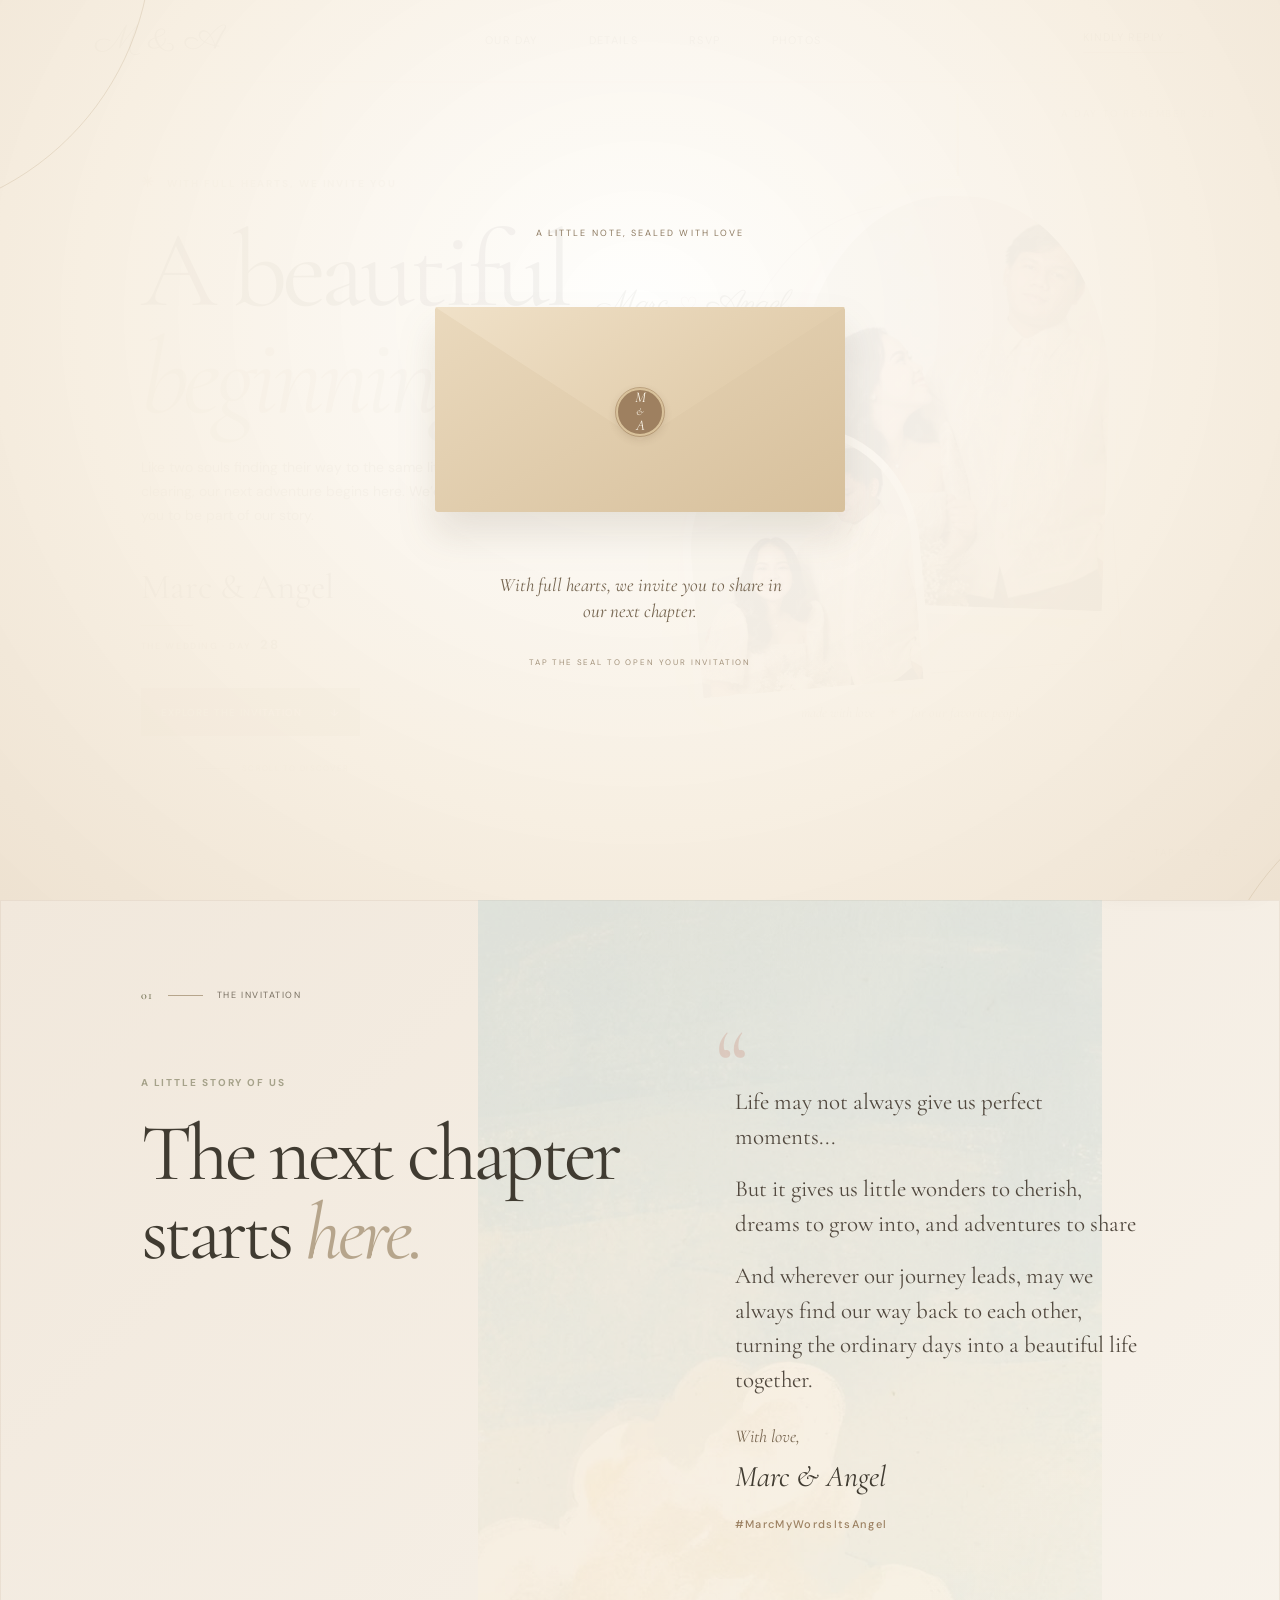
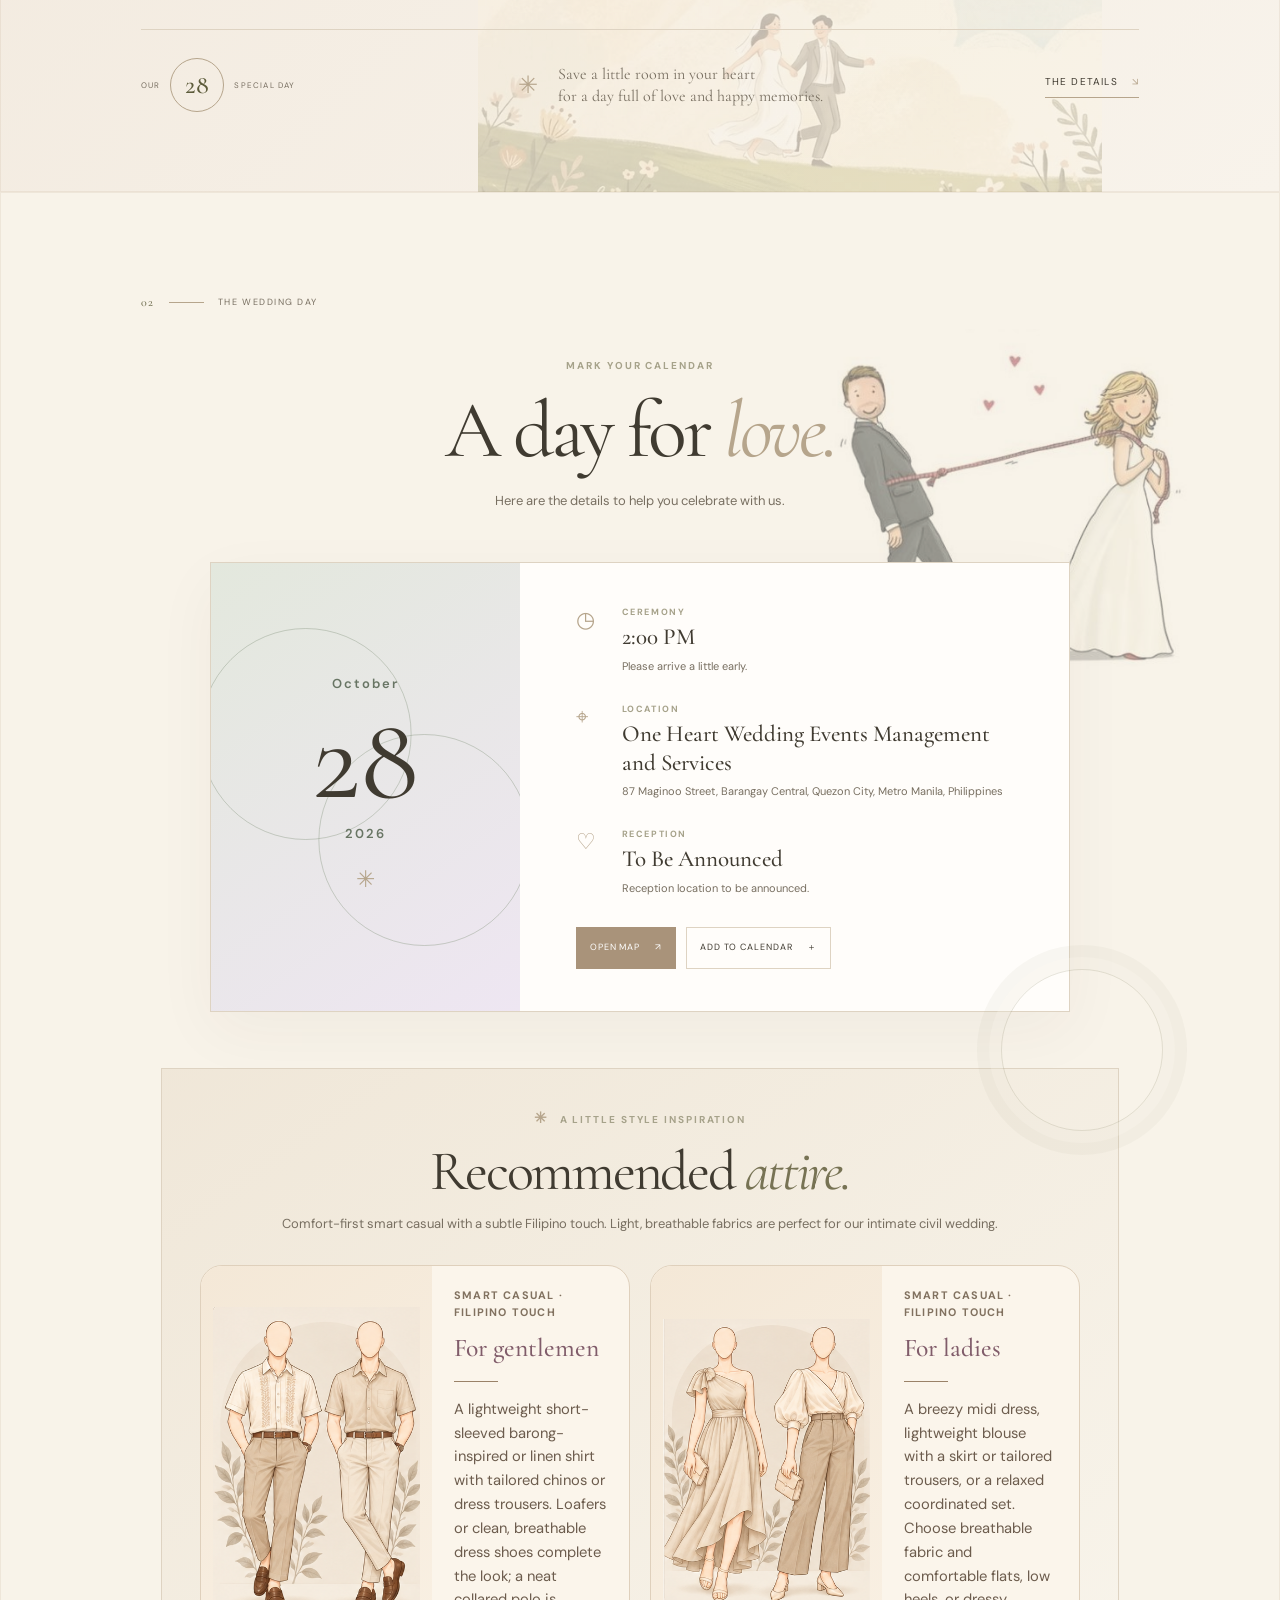
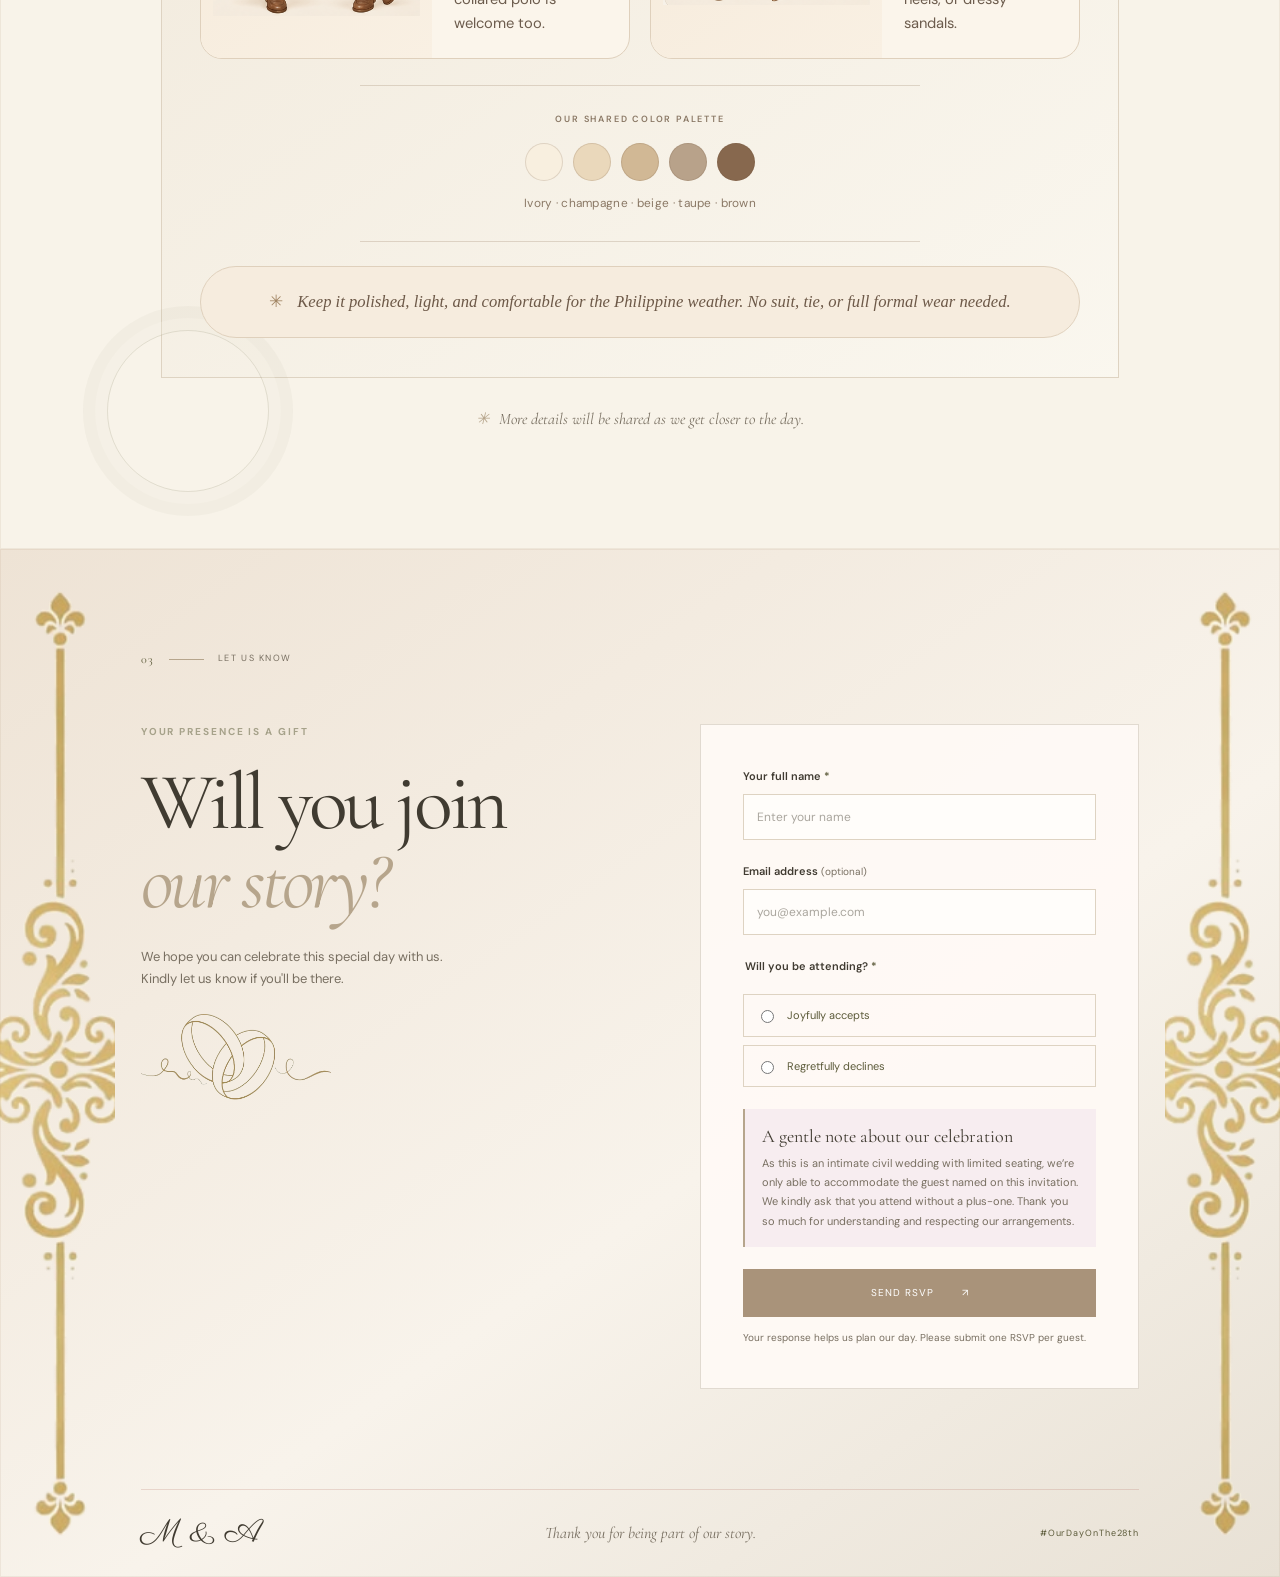
==== index.html @ 4a096da2 "Update index.html" ====
<!doctype html>
<html lang="en">
<head>
<meta charset="utf-8">
<meta name="viewport" content="width=device-width, initial-scale=1">
<meta name="theme-color" content="#f8f3eb">
<link rel="icon" href="data:image/svg+xml,%3Csvg xmlns='http://www.w3.org/2000/svg' viewBox='0 0 64 64'%3E%3Crect width='64' height='64' rx='32' fill='%23fbf7f4'/%3E%3Ccircle cx='32' cy='32' r='29' fill='none' stroke='%23c58e9b'/%3E%3Ctext x='32' y='39' font-family='Georgia,serif' font-size='22' text-anchor='middle' fill='%233b3439'%3EMA%3C/text%3E%3C/svg%3E">
<meta name="description" content="A little invitation to celebrate a beautiful beginning.">
<title>Marc & Angel | Wedding Invitation</title>
<link rel="preconnect" href="https://fonts.googleapis.com">
<link rel="preconnect" href="https://fonts.gstatic.com" crossorigin>
<link href="https://fonts.googleapis.com/css2?family=Cormorant+Garamond:wght@400;500;600;700&family=DM+Sans:wght@400;500;600;700&family=Parisienne&display=swap" rel="stylesheet">
<link rel="stylesheet" href="styles.css?v=31">
<script src="script.js?v=12" defer></script>
</head>
<body>
<div class="invitation-gate" id="invitation-gate" role="dialog" aria-modal="true" aria-label="Open wedding invitation">
<p class="gate-kicker">A LITTLE NOTE, SEALED WITH LOVE</p>
<div class="envelope-scene"><div class="envelope" id="wedding-envelope">
<div class="envelope-letter"><span class="letter-eyebrow">YOU ARE INVITED</span><span class="letter-names">Marc <i>&amp;</i> Angel</span><span class="letter-rule"></span><span class="letter-date">OCTOBER 28, 2026</span></div>
<div class="envelope-back"></div><div class="envelope-front"></div><div class="envelope-flap"></div><button class="envelope-seal" id="open-invitation" type="button" aria-label="Unseal and open the wedding invitation">M <span>&amp;</span> A</button>
</div></div>
<p class="gate-message">With full hearts, we invite you to share in our next chapter.</p>

<p class="gate-hint">TAP THE SEAL TO OPEN YOUR INVITATION</p></div>

<a class="skip-link" href="#home">Skip to invitation</a>
<div class="ambient ambient-one" aria-hidden="true"></div><div class="ambient ambient-two" aria-hidden="true"></div>
<header class="site-header">
<a class="brand monogram" href="#home" aria-label="Marc and Angel wedding invitation">M &amp; A</a>
<nav class="nav-links" aria-label="Main navigation"><a href="#story">Our Day</a><a href="#details">Details</a><a href="#rsvp">RSVP</a><a href="photos.html">Photos</a></nav>
<a class="nav-cta" href="#rsvp">Kindly Reply <span aria-hidden="true">↗</span></a>
</header>
<main>
<section class="screen hero" id="home" aria-labelledby="hero-title">
<div class="hero-copy reveal">
<p class="eyebrow"><span class="tiny-flower">✳</span> WITH FULL HEARTS, WE INVITE YOU</p>
<h1 id="hero-title">A beautiful<br><em>beginning.</em></h1>
<p class="hero-intro">Like two souls finding their way to the same little clearing, our next adventure begins here. We’d love for you to be part of our story.</p>
<div class="hero-names"><span id="couple-names">Marc & Angel</span><span class="name-rule"></span><span class="hero-date">THE WEDDING · DAY <b>28</b></span></div>
<a class="primary-button" href="#story">Explore the invitation <span aria-hidden="true">↓</span></a>
</div>
<div class="hero-art hero-photos reveal" aria-label="Marc and Angel wedding portraits">
<div class="couple-photo photo-main"><img src="assets/marc-angel-portrait-1.jpg" alt="Marc and Angel together in traditional Filipino wedding attire"></div>
<div class="couple-photo photo-secondary"><img src="assets/marc-angel-portrait-2.jpg" alt="Angel looking up at Marc in their wedding portraits"></div>
<div class="photo-caption">Marc <span>♡</span> Angel</div>
<div class="art-caption"><span>made with love</span><span>✳</span><span>for our favorite people</span></div>
</div>
<a class="scroll-cue" href="#story"><span class="scroll-line"></span> SCROLL TO DISCOVER</a><div class="hero-side-note">A DAY TO REMEMBER · 28</div>
</section>
<section class="screen story-section" id="story" aria-labelledby="story-title">
<div class="section-index reveal"><span>01</span><span class="index-line"></span><span>THE INVITATION</span></div>
<div class="story-grid"><div class="story-heading reveal"><p class="eyebrow">A LITTLE STORY OF US</p><h2 id="story-title">The next chapter<br>starts <em>here.</em></h2></div>
<div class="story-copy reveal"><span class="quote-mark" aria-hidden="true">“</span><div class="invitation-message"><p>Life may not always give us perfect moments...</p><p>But it gives us little wonders to cherish, dreams to grow into, and adventures to share</p><p>And wherever our journey leads, may we always find our way back to each other, turning the ordinary days into a beautiful life together.</p><p class="signature">With love,<span id="signature-names">Angel & Marc</span></p><p class="invitation-hashtag">#MarcMyWordsItsAngel</p></div></div></div>
<div class="story-bottom reveal"><div class="story-stamp"><span>OUR</span><strong>28</strong><span>SPECIAL DAY</span></div><div class="story-note"><span class="tiny-flower">✳</span><p>Save a little room in your heart<br>for a day full of love and happy memories.</p></div><a class="text-link" href="#details">The details <span aria-hidden="true">↘</span></a></div>
</section>
<section class="screen details-section" id="details" aria-labelledby="details-title">
<div class="section-index reveal"><span>02</span><span class="index-line"></span><span>THE WEDDING DAY</span></div>
<div class="details-heading reveal"><p class="eyebrow">MARK YOUR CALENDAR</p><h2 id="details-title">A day for <em>love.</em></h2><p class="section-lede">Here are the details to help you celebrate with us.</p></div>
<div class="event-card reveal"><div class="event-date"><span class="date-month" id="event-month">MONTH</span><strong>28</strong><span class="date-year" id="event-year">YEAR</span><span class="date-flower" aria-hidden="true">✳</span></div>
<div class="event-info"><div class="event-row"><span class="event-icon" aria-hidden="true">◷</span><div><span class="event-label">CEREMONY</span><strong id="event-time">Time to be announced</strong><p>Please arrive a little early.</p></div></div>
<div class="event-row"><span class="event-icon" aria-hidden="true">⌖</span><div><span class="event-label">LOCATION</span><strong id="event-venue">To Be Announced</strong><p id="event-address">Quezon City, Philippines</p></div></div>
<div class="event-row"><span class="event-icon" aria-hidden="true">♡</span><div><span class="event-label">RECEPTION</span><strong id="event-reception">To Be Announced</strong><p>Reception location to be announced.</p></div></div>
<div class="event-actions"><a class="primary-button" id="map-link" href="https://maps.google.com/?q=Quezon+City+Philippines" target="_blank" rel="noopener noreferrer">Open map <span aria-hidden="true">↗</span></a><button class="secondary-button" id="calendar-button" type="button">Add to calendar <span aria-hidden="true">＋</span></button></div>
</div></div>
<section class="attire-section reveal" aria-labelledby="attire-title">
  <div class="attire-heading"><p class="eyebrow"><span class="tiny-flower">✳</span> A LITTLE STYLE INSPIRATION</p><h3 id="attire-title">Recommended <em>attire.</em></h3><p>Comfort-first smart casual with a subtle Filipino touch. Light, breathable fabrics are perfect for our intimate civil wedding.</p></div>
  
  <div class="attire-grid">
    <article class="attire-card attire-men">
      <div class="attire-models-image attire-men-image"><img src="assets/attire-models-men.png" alt="Two gentlemen in neutral smart-casual Filipino-inspired outfits: an ivory barong and sand-beige linen shirt with tailored trousers" loading="lazy"></div>
      <div class="attire-copy"><span class="attire-kicker">SMART CASUAL · FILIPINO TOUCH</span><h4>For gentlemen</h4><p>A lightweight short-sleeved barong-inspired or linen shirt with tailored chinos or dress trousers. Loafers or clean, breathable dress shoes complete the look; a neat collared polo is welcome too.</p></div>
    </article>
    <article class="attire-card attire-women">
      <div class="attire-models-image attire-women-image"><img src="assets/attire-models-women.png" alt="Two ladies in neutral smart-casual outfits: a champagne-beige midi dress and an ivory blouse with tailored trousers" loading="lazy"></div>
      <div class="attire-copy"><span class="attire-kicker">SMART CASUAL · FILIPINO TOUCH</span><h4>For ladies</h4><p>A breezy midi dress, lightweight blouse with a skirt or tailored trousers, or a relaxed coordinated set. Choose breathable fabric and comfortable flats, low heels, or dressy sandals.</p></div>
    </article>
  </div>
  <div class="shared-attire-palette" aria-label="Shared recommended attire color palette"><p>OUR SHARED COLOR PALETTE</p><div class="attire-swatches"><i></i><i></i><i></i><i></i><i></i><span>Ivory · champagne · beige · taupe · brown</span></div></div>
  <p class="attire-note"><span aria-hidden="true">✳</span> Keep it polished, light, and comfortable for the Philippine weather. No suit, tie, or full formal wear needed.</p>
</section>
<p class="details-footnote reveal"><span>✳</span> More details will be shared as we get closer to the day.</p>
</section>
<section class="screen rsvp-section" id="rsvp" aria-labelledby="rsvp-title">
<div class="section-index reveal"><span>03</span><span class="index-line"></span><span>LET US KNOW</span></div>
<div class="rsvp-grid"><div class="rsvp-copy reveal"><p class="eyebrow">YOUR PRESENCE IS A GIFT</p><h2 id="rsvp-title">Will you join<br><em>our story?</em></h2><p>We hope you can celebrate this special day with us. Kindly let us know if you'll be there.</p><img class="rsvp-rings-image" src="assets/Wedding-day-transparent.png" alt="" aria-hidden="true" loading="lazy"></div>
<form class="rsvp-form reveal" id="rsvp-form">
<input class="website-field" type="text" name="website" tabindex="-1" autocomplete="off" aria-hidden="true" aria-label="Leave this field empty"><label for="guest-name">Your full name <span>*</span></label><input id="guest-name" name="name" type="text" placeholder="Enter your name" autocomplete="name" required>
<label for="guest-email">Email address <span class="optional">(optional)</span></label><input id="guest-email" name="email" type="email" placeholder="you@example.com" autocomplete="email">
<fieldset><legend>Will you be attending? <span>*</span></legend><label class="radio-card"><input type="radio" name="attendance" value="Joyfully accepts" required><span>Joyfully accepts</span></label><label class="radio-card"><input type="radio" name="attendance" value="Regretfully declines"><span>Regretfully declines</span></label></fieldset>
<div class="guest-policy-note" role="note"><span class="policy-note-heading">A gentle note about our celebration</span><p>As this is an intimate civil wedding with limited seating, we’re only able to accommodate the guest named on this invitation. We kindly ask that you attend without a plus-one. Thank you so much for understanding and respecting our arrangements.</p></div>
<button class="primary-button submit-button" type="submit">Send RSVP <span aria-hidden="true">↗</span></button><p class="form-note">Your response helps us plan our day. Please submit one RSVP per guest.</p><div class="form-message" id="form-message" role="status" aria-live="polite" hidden></div>
</form></div>
<footer class="site-footer"><a class="brand footer-brand monogram" href="#home">M &amp; A</a><p>Thank you for being part of our story.</p><span class="footer-hashtag" id="event-hashtag">#OurDayOnThe28th</span></footer>
</section>
</main><div class="page-progress" aria-hidden="true"><span id="progress-bar"></span></div>
<button class="music-toggle" id="music-toggle" type="button" aria-pressed="false" aria-label="Play gentle wedding background music"><span class="music-toggle-icon" aria-hidden="true">♫</span><span class="music-toggle-label">Play music</span></button>
</body>
</html>
---- styles.css ----
:root{--ivory:#fdfbf7;--paper:#f5efe7;--rose:#c98270;--rose-dark:#a85f51;--sage:#829789;--sage-light:#dce4da;--ink:#30332f;--muted:#77786f;--line:#ded8cd;--serif:"Cormorant Garamond",Georgia,serif;--sans:"DM Sans",Arial,sans-serif;--ease:cubic-bezier(.22,1,.36,1)}
*{box-sizing:border-box}html{scroll-behavior:smooth;scroll-padding-top:82px}body{margin:0;background:var(--ivory);color:var(--ink);font-family:var(--sans);font-size:15px;line-height:1.7;overflow-x:hidden}a{color:inherit;text-decoration:none}button,input,textarea{font:inherit}button,a{-webkit-tap-highlight-color:transparent}::selection{background:var(--sage-light);color:var(--ink)}.skip-link{position:fixed;z-index:100;top:-60px;left:16px;background:var(--ink);color:white;padding:10px 16px}.skip-link:focus{top:12px}
.ambient{position:fixed;z-index:-1;width:420px;height:420px;border-radius:50%;filter:blur(80px);opacity:.16;pointer-events:none}.ambient-one{top:15%;left:-250px;background:#e8c4b6}.ambient-two{right:-260px;bottom:8%;background:#c9d6c7}
.site-header{height:82px;width:100%;display:flex;align-items:center;justify-content:space-between;padding:0 7.5%;border-bottom:1px solid rgba(222,216,205,.65);background:rgba(253,251,247,.88);backdrop-filter:blur(12px);position:sticky;top:0;z-index:20}.brand{display:inline-flex;align-items:center;gap:7px;font-family:var(--serif);font-size:26px;font-weight:600;letter-spacing:-.05em}.brand.monogram{font-family:"Parisienne",cursive;font-size:34px;font-weight:400;letter-spacing:0;line-height:1.1;white-space:nowrap}.footer-brand.monogram{font-size:32px}.brand span{color:var(--rose);font-size:20px;font-style:italic}.brand i{font-family:var(--sans);font-size:11px;color:var(--rose);font-style:normal}.nav-links{display:flex;align-items:center;gap:clamp(20px,4vw,54px);color:#696b63;font-size:11px;text-transform:uppercase;letter-spacing:.12em}.nav-links a,.nav-cta,.text-link{transition:color .25s ease}.nav-links a:hover,.nav-links a.active,.text-link:hover{color:var(--rose-dark)}.nav-cta{font-size:11px;text-transform:uppercase;letter-spacing:.1em;border-bottom:1px solid var(--rose);padding-bottom:5px}.nav-cta span{color:var(--rose);margin-left:8px}
.screen{position:relative;padding:100px 11%;min-height:88vh}.hero{min-height:calc(100vh - 82px);display:grid;grid-template-columns:1.05fr .95fr;align-items:center;gap:4%;padding-top:70px;padding-bottom:90px}.hero-copy{max-width:600px;position:relative;z-index:2}.eyebrow{font-size:10px;line-height:1.5;letter-spacing:.19em;font-weight:700;color:var(--sage);margin:0 0 24px}.tiny-flower{color:var(--rose);font-size:15px;display:inline-block;margin-right:7px}h1,h2{font-family:var(--serif);font-weight:400;letter-spacing:-.045em;line-height:.98;margin:0}h1{font-size:clamp(64px,8.5vw,124px)}h1 em,h2 em{color:var(--rose);font-weight:400}.hero-intro{color:var(--muted);font-size:14px;max-width:360px;margin:26px 0 30px}.hero-names{display:flex;flex-direction:column;gap:8px;margin:0 0 32px}#couple-names{font-family:var(--serif);font-size:clamp(24px,3vw,35px)}.name-rule{width:52px;height:1px;background:var(--rose)}.hero-date{font-size:9px;font-weight:600;letter-spacing:.18em;color:var(--muted)}.hero-date b{color:var(--rose-dark);font-size:13px;margin-left:5px}
.primary-button,.secondary-button{display:inline-flex;align-items:center;justify-content:center;gap:28px;min-height:48px;padding:12px 19px;border:1px solid var(--rose);cursor:pointer;font-size:10px;letter-spacing:.1em;text-transform:uppercase;transition:background .3s ease,color .3s ease,transform .3s ease}.primary-button{background:var(--rose);color:white}.primary-button:hover{background:var(--rose-dark);border-color:var(--rose-dark);transform:translateY(-2px)}.secondary-button{color:var(--ink);background:transparent;border-color:var(--line)}.secondary-button:hover{background:var(--paper);transform:translateY(-2px)}
.hero-art{min-height:490px;position:relative;display:grid;place-items:center;isolation:isolate}.art-ring{position:absolute;border:1px solid rgba(130,151,137,.4);border-radius:50%;aspect-ratio:1}.ring-one{width:min(92%,450px)}.ring-two{width:min(74%,360px);border-color:rgba(201,130,112,.45)}.art-sun{position:absolute;z-index:-1;top:12%;right:12%;width:110px;height:110px;border-radius:50%;background:#efe0d3;opacity:.8}.flower-illustration{width:min(100%,410px);height:auto;overflow:visible;filter:drop-shadow(0 14px 12px rgba(79,71,57,.05))}.stem{fill:none;stroke:var(--sage);stroke-width:2;stroke-linecap:round}.leaf{fill:#b6c6b6;stroke:var(--sage);stroke-width:1.3}.blossom{fill:#e7c5b8;stroke:#c98270;stroke-width:1.3}.blossom-main{fill:#f0d6c8}.blossom-left{fill:#e9c7b9}.blossom-right{fill:#d9b3a3}.blossom circle{fill:#c98270;stroke:none}.bud{fill:#c98270;stroke:#a85f51;stroke-width:1.4}.bud path{fill:none}.art-caption{position:absolute;bottom:5%;display:flex;align-items:center;gap:12px;color:var(--muted);font-family:var(--serif);font-size:14px;font-style:italic}.art-caption span:nth-child(2){color:var(--rose);font-style:normal}.scroll-cue{position:absolute;bottom:27px;left:11%;display:flex;align-items:center;gap:12px;color:var(--muted);font-size:8px;letter-spacing:.16em}.scroll-line{display:inline-block;width:34px;height:1px;background:var(--rose)}.hero-side-note{position:absolute;right:2.5%;top:50%;writing-mode:vertical-rl;transform:rotate(180deg);color:#a5a095;font-size:8px;letter-spacing:.2em}
.story-section{background:var(--paper);min-height:85vh;padding-top:85px;padding-bottom:80px}.section-index{display:flex;align-items:center;gap:14px;margin-bottom:70px;color:var(--muted);font-size:9px;letter-spacing:.17em}.section-index span:first-child{color:var(--rose-dark);font-size:12px;font-family:var(--serif)}.index-line{width:35px;height:1px;background:var(--rose)}.story-grid{display:grid;grid-template-columns:1.1fr .9fr;gap:10%;align-items:start}.story-heading h2,.details-heading h2,.rsvp-copy h2{font-size:clamp(48px,6.3vw,82px)}.story-copy{position:relative;padding-top:10px;max-width:480px}.quote-mark{position:absolute;top:-60px;left:-20px;font-family:var(--serif);font-size:100px;color:rgba(201,130,112,.27);line-height:1}.story-copy>p:first-of-type{position:relative;font-family:var(--serif);font-size:clamp(19px,2.1vw,25px);line-height:1.55;margin:0 0 28px}.signature{color:var(--muted);font-size:12px}.signature span{display:block;margin-top:4px;font-family:var(--serif);color:var(--ink);font-size:25px;font-style:italic}.story-bottom{margin-top:80px;border-top:1px solid var(--line);padding-top:28px;display:flex;align-items:center;justify-content:space-between;gap:24px}.story-stamp{display:flex;align-items:center;gap:10px;color:var(--muted);font-size:8px;letter-spacing:.15em}.story-stamp strong{display:grid;place-items:center;width:54px;height:54px;border:1px solid var(--rose);border-radius:50%;color:var(--rose-dark);font-family:var(--serif);font-size:26px;font-weight:500}.story-note{display:flex;align-items:center;gap:13px;color:var(--muted);font-family:var(--serif);font-size:16px;line-height:1.4}.story-note p{margin:0}.story-note .tiny-flower{font-size:24px}.text-link{color:var(--ink);font-size:10px;letter-spacing:.12em;text-transform:uppercase;border-bottom:1px solid var(--rose);padding-bottom:7px;white-space:nowrap}.text-link span{color:var(--rose);margin-left:10px}
.details-section{min-height:90vh;background:var(--ivory)}.details-heading{text-align:center;margin:-25px auto 50px}.details-heading .eyebrow{margin-bottom:18px}.section-lede{margin:20px 0 0;color:var(--muted);font-size:13px}.event-card{max-width:860px;margin:0 auto;display:grid;grid-template-columns:.72fr 1.28fr;background:#fffdfa;border:1px solid var(--line);box-shadow:0 20px 60px rgba(61,54,42,.045)}.event-date{position:relative;display:flex;flex-direction:column;align-items:center;justify-content:center;min-height:330px;background:var(--sage-light);overflow:hidden}.event-date:before,.event-date:after{content:"";position:absolute;width:210px;height:210px;border:1px solid rgba(130,151,137,.42);border-radius:50%}.event-date:before{transform:translate(-28%,-25%)}.event-date:after{transform:translate(28%,25%)}.date-month,.date-year{z-index:1;color:#617566;font-size:clamp(11px,1.15vw,13px);font-weight:600;letter-spacing:.16em;line-height:1.4;text-align:center}.event-date strong{z-index:1;font-family:var(--serif);font-size:clamp(85px,10vw,120px);font-weight:400;line-height:1.1;color:var(--ink)}.date-flower{z-index:1;margin-top:16px;color:var(--rose);font-size:23px}.event-info{padding:42px clamp(24px,5vw,56px);display:flex;flex-direction:column;justify-content:center;gap:26px}.event-row{display:grid;grid-template-columns:32px 1fr;gap:14px}.event-icon{color:var(--rose);font-size:22px;line-height:1.4}.event-label{display:block;color:var(--sage);font-size:9px;letter-spacing:.17em;font-weight:700;margin-bottom:3px}.event-row strong{display:block;font-family:var(--serif);font-size:23px;font-weight:500;line-height:1.25}.event-row p{margin:5px 0 0;color:var(--muted);font-size:11px}.event-actions{display:flex;flex-wrap:wrap;gap:10px;margin-top:3px}.event-actions .primary-button,.event-actions .secondary-button{min-height:42px;padding:10px 13px;gap:15px;font-size:9px}.details-footnote{display:flex;justify-content:center;align-items:center;gap:10px;color:var(--muted);font-family:var(--serif);font-style:italic;font-size:16px;margin-top:28px}.details-footnote span{color:var(--rose)}
.rsvp-section{background:#f3e8df;padding-bottom:0}.rsvp-section .section-index{margin-bottom:55px}.rsvp-grid{display:grid;grid-template-columns:1fr 1fr;gap:12%;align-items:start;max-width:1000px;margin:0 auto 100px}.rsvp-copy>p:not(.eyebrow){color:var(--muted);font-size:13px;max-width:340px;margin-top:25px}.rsvp-deco{margin-top:48px;display:flex;align-items:center;gap:20px;color:var(--rose);font-size:17px}.rsvp-deco span:nth-child(2){font-size:34px;color:var(--sage)}.rsvp-form{background:var(--ivory);border:1px solid rgba(222,216,205,.9);padding:clamp(24px,4vw,42px)}.rsvp-form>label,.rsvp-form legend{display:block;color:var(--ink);font-size:11px;font-weight:600;margin-bottom:8px}.rsvp-form label>span,.rsvp-form legend>span{color:var(--rose-dark)}.rsvp-form .optional{color:var(--muted);font-size:10px;font-weight:400}.rsvp-form input[type=text],.rsvp-form input[type=email],.rsvp-form textarea{width:100%;border:1px solid var(--line);border-radius:0;background:#fffdfa;padding:12px 13px;color:var(--ink);font-size:12px;margin-bottom:22px;outline:none;transition:border-color .2s ease,box-shadow .2s ease}.rsvp-form input:focus,.rsvp-form textarea:focus{border-color:var(--sage);box-shadow:0 0 0 3px rgba(130,151,137,.13)}.rsvp-form input::placeholder,.rsvp-form textarea::placeholder{color:#aaa69e}.rsvp-form fieldset{border:0;margin:0 0 22px;padding:0}.rsvp-form legend{margin-bottom:10px}.radio-card{display:flex;align-items:center;gap:10px;padding:11px 12px;border:1px solid var(--line);margin-top:8px;font-size:11px;cursor:pointer;transition:border-color .2s ease,background .2s ease}.radio-card:has(input:checked){border-color:var(--sage);background:#f3f6f1}.radio-card input{accent-color:var(--sage)}.rsvp-form textarea{resize:vertical;margin-bottom:18px}.submit-button{width:100%}.form-note,.form-message{font-size:10px;color:var(--muted);line-height:1.6}.form-note{margin:13px 0 0}.form-message{color:var(--rose-dark);margin:6px 0 0}.site-footer{border-top:1px solid rgba(168,95,81,.2);padding:26px 0;display:flex;align-items:center;justify-content:space-between;gap:18px}.footer-brand{font-size:22px}.site-footer p{color:var(--muted);font-family:var(--serif);font-style:italic;font-size:16px;margin:0}.footer-hashtag{color:var(--rose-dark);font-size:9px;letter-spacing:.1em}.page-progress{position:fixed;z-index:30;left:0;bottom:0;width:100%;height:3px;background:transparent;pointer-events:none}.page-progress span{display:block;width:0;height:100%;background:var(--rose)}.reveal{opacity:0;transform:translateY(22px);transition:opacity .85s var(--ease),transform .85s var(--ease)}.reveal.in-view{opacity:1;transform:translateY(0)}.hero .reveal:nth-child(2){transition-delay:.12s}
@media(prefers-reduced-motion:reduce){*,*::before,*::after{scroll-behavior:auto!important;animation-duration:.01ms!important;animation-iteration-count:1!important;transition-duration:.01ms!important}.reveal{opacity:1;transform:none}}
@media(max-width:900px){.site-header{padding:0 5%}.screen{padding-left:7%;padding-right:7%}.hero{gap:1%}.hero-art{min-height:400px}.scroll-cue{left:7%}.story-grid{gap:7%}.story-bottom{flex-wrap:wrap}.rsvp-grid{gap:7%}}
@media(max-width:650px){html{scroll-padding-top:70px}.site-header{height:70px;padding:0 6%}.brand{font-size:23px}.nav-links{gap:13px;font-size:9px;letter-spacing:.04em}.nav-cta{display:none}.screen{padding:75px 7%;min-height:auto}.hero{min-height:auto;padding-top:66px;padding-bottom:85px;grid-template-columns:1fr}.hero-copy{padding-top:10px}h1{font-size:clamp(68px,17vw,100px)}.hero-intro{max-width:300px}.hero-art{min-height:340px;margin-top:15px}.art-ring.ring-one{width:85%}.art-ring.ring-two{width:68%}.flower-illustration{width:min(90%,330px)}.art-sun{width:75px;height:75px}.art-caption{bottom:0;font-size:12px}.scroll-cue{left:7%;bottom:25px}.hero-side-note{display:none}.section-index{margin-bottom:48px}.story-grid{grid-template-columns:1fr;gap:55px}.story-copy{margin-left:15px}.quote-mark{left:-18px;top:-50px}.story-bottom{margin-top:55px;align-items:flex-start}.story-note{order:3;width:100%}.details-heading{margin:0 auto 35px}.event-card{grid-template-columns:1fr}.event-date{min-height:230px}.event-date strong{font-size:94px}.event-info{padding:30px 24px}.event-actions{display:grid;grid-template-columns:1fr}.event-actions a,.event-actions button{width:100%}.details-footnote{text-align:center;font-size:14px}.rsvp-section .section-index{margin-bottom:45px}.rsvp-grid{grid-template-columns:1fr;gap:42px;margin-bottom:65px}.rsvp-deco{margin-top:25px}.site-footer{flex-wrap:wrap}.site-footer p{order:3;width:100%}}
@media(max-width:380px){.nav-links{gap:9px;font-size:8px}.eyebrow{font-size:9px}.story-stamp{gap:6px}.story-stamp strong{width:45px;height:45px}}
/* Hidden anti-spam field; kept out of the visual layout. */
.website-field{position:absolute!important;left:-10000px!important;top:auto!important;width:1px!important;height:1px!important;overflow:hidden!important;}
.form-message.is-error{color:#a33b36;}
.submit-button:disabled{opacity:.65;cursor:wait;}


/* Memories page */
.memories-page{min-height:calc(100vh - 82px);padding:clamp(55px,8vw,110px) 7.5% 35px;max-width:1440px;margin:0 auto}
.memories-hero{max-width:800px;margin:0 auto 70px;text-align:center}
.memories-hero .eyebrow{justify-content:center}
.memories-hero h1{font-family:var(--serif);font-size:clamp(58px,8vw,108px);font-weight:400;line-height:.92;letter-spacing:-.055em;margin:25px 0}
.memories-hero h1 em,.memories-card h2 em{color:var(--rose);font-weight:400}
.memories-intro{max-width:560px;margin:0 auto;color:var(--muted)}
.memories-monogram{font-family:"Parisienne",cursive;font-size:38px;color:var(--ink);margin-top:30px}
.memories-monogram span{color:var(--rose)}
.memories-card{max-width:760px;margin:0 auto;padding:clamp(28px,5vw,58px);background:rgba(255,255,255,.68);border:1px solid var(--line)}
.memories-card h2{font-family:var(--serif);font-weight:400;font-size:clamp(40px,6vw,62px);line-height:1.05;margin:26px 0 12px}
.memories-card>p{color:var(--muted)}
.album-status{display:flex;align-items:flex-start;gap:15px;margin:30px 0;padding:20px;background:var(--paper);border-left:2px solid var(--rose)}
.album-status .tiny-flower{color:var(--sage);font-size:22px}
.album-status strong{font-size:14px}
.album-status p{margin:5px 0 0;color:var(--muted);font-size:13px}
.memories-back{display:inline-flex;align-items:center;justify-content:center;gap:10px;padding:12px 18px;border:1px solid var(--rose);color:var(--rose-dark);font-size:11px;text-transform:uppercase;letter-spacing:.08em}
.memories-note{max-width:760px;margin:28px auto 65px;color:var(--muted);font-size:13px}
.memories-note .eyebrow{color:var(--sage);font-size:10px;letter-spacing:.14em}
@media(max-width:650px){.memories-page{padding:50px 7% 25px}.memories-hero{margin-bottom:45px}.memories-card{padding:26px 22px}.memories-page .site-footer{margin-top:40px}}

/* RSVP submission feedback */
.form-message[hidden]{display:none!important}
.form-message{display:flex;align-items:flex-start;gap:14px;margin-top:18px;padding:18px;background:#f5efe7;border:1px solid var(--line);color:var(--ink)}
.form-message .confirmation-icon{display:grid;place-items:center;flex:0 0 34px;width:34px;height:34px;border-radius:50%;background:#dce4da;color:#506b59;font-size:19px}
.form-message.is-decline .confirmation-icon{background:#f4dfd9;color:#a85f51}
.form-message strong{display:block;font-family:var(--serif);font-size:24px;font-weight:500;line-height:1.2}
.form-message p{margin:5px 0 0;color:var(--muted);font-size:12px;line-height:1.6}

/* Respectful RSVP note for the intimate civil wedding. */
.guest-policy-note{margin:0 0 22px;padding:16px 17px;background:#f8f1eb;border-left:2px solid var(--rose);color:var(--muted)}.guest-policy-note .policy-note-heading{display:block;margin:0 0 5px;color:var(--ink);font-family:var(--serif);font-size:18px;line-height:1.3}.guest-policy-note p{margin:0;font-size:11px;line-height:1.75}

/* Private-album QR shown only in the accepted-RSVP confirmation state. */
.acceptance-confirmation{flex:1;min-width:0}.album-qr-panel{margin-top:18px;padding:18px;background:#fffdfa;border:1px solid var(--line);text-align:center}.album-qr-heading{display:block;font-family:var(--serif);font-size:20px;color:var(--ink)}.album-qr-panel p{max-width:390px;margin:7px auto 14px;font-size:11px;line-height:1.6;color:var(--muted)}.album-qr-image{display:block;width:min(100%,220px);height:auto;margin:0 auto;padding:8px;background:#fdfbf7;border:1px solid #e8ded3}.album-qr-caption{display:block;margin-top:10px;font-size:9px;letter-spacing:.08em;color:var(--rose-dark)}

/* Gentle, optional looping wedding soundtrack control. */
.music-toggle{position:fixed;right:22px;bottom:22px;z-index:40;display:inline-flex;align-items:center;gap:10px;padding:12px 17px;border:1px solid rgba(168,95,81,.45);background:rgba(253,251,247,.96);color:var(--ink);box-shadow:0 8px 28px rgba(48,51,47,.12);font-size:10px;letter-spacing:.1em;text-transform:uppercase;cursor:pointer;transition:background .2s ease,transform .2s ease,border-color .2s ease}.music-toggle:hover{background:#f5efe7;border-color:var(--rose);transform:translateY(-2px)}.music-toggle-icon{display:inline-grid;place-items:center;width:25px;height:25px;border-radius:50%;background:var(--sage-light);color:#526b5a;font-size:17px;letter-spacing:0}.music-toggle[aria-pressed="true"] .music-toggle-icon{background:var(--rose);color:white}.music-toggle[aria-pressed="true"] .music-toggle-label:after{content:" · looping";color:var(--sage);letter-spacing:.04em}@media(max-width:650px){.music-toggle{right:12px;bottom:12px;padding:10px 13px}.music-toggle-label{font-size:9px}}


/* Soft Filipino romance refresh — visual-only layer; interactive behavior remains unchanged. */
:root{--ivory:#fbf7f4;--paper:#f4edf1;--rose:#c58e9b;--rose-dark:#986b7c;--sage:#929f8c;--sage-light:#e3e8dd;--ink:#3b3439;--muted:#797078;--line:#e5d8dd;--lavender:#b8a3ca;--lavender-light:#eee6f2;--capiz:#fffaf3}
::selection{background:#ead9e7;color:var(--ink)}
.ambient-one{background:#e8c1d0}.ambient-two{background:#c9d8c3}
.site-header{background:rgba(251,247,244,.91);border-bottom-color:rgba(229,216,221,.8)}
.nav-links a:hover,.nav-links a.active,.text-link:hover{color:var(--rose-dark)}
.primary-button{background:var(--rose);border-color:var(--rose)}.primary-button:hover{background:var(--rose-dark);border-color:var(--rose-dark)}
.art-ring{border-color:rgba(146,159,140,.45)}.ring-two{border-color:rgba(197,142,155,.5)}.art-sun{background:#eee3ef}
.stem{stroke:var(--sage)}.leaf{fill:#c7d0bd;stroke:var(--sage)}.blossom{stroke:var(--rose)}.blossom-main{fill:#f0dbe1}.blossom-left{fill:#e9cbd7}.blossom-right{fill:#d7c8e5}.blossom circle,.bud{fill:var(--rose)}.bud{stroke:var(--rose-dark)}
.story-section{background:linear-gradient(135deg,#f4edf1 0%,#f7f0ea 100%)}
.event-date{background:linear-gradient(145deg,#e3e8dd,#eee6f2)}.event-date:before,.event-date:after{border-color:rgba(146,159,140,.45)}.date-month,.date-year{color:#687564}
.rsvp-section{background:linear-gradient(145deg,#f1e5ec,#f4edf1 55%,#e9ede3)}
.rsvp-form{background:rgba(255,250,246,.94)}.radio-card:has(input:checked){border-color:var(--sage);background:#eef1e9}.radio-card input{accent-color:var(--sage)}
.guest-policy-note{background:#f7edf0;border-left-color:var(--rose)}
.form-message{background:#f4edf1;border-color:var(--line)}.form-message .confirmation-icon{background:#e3e8dd;color:#61715f}.form-message.is-decline .confirmation-icon{background:#f1dfe6;color:var(--rose-dark)}
.music-toggle{border-color:rgba(152,107,124,.4);background:rgba(251,247,244,.97)}.music-toggle:hover{background:#f4edf1;border-color:var(--rose)}.music-toggle-icon{background:var(--sage-light);color:#65745f}.music-toggle[aria-pressed="true"] .music-toggle-icon{background:var(--rose)}
.album-qr-panel{background:#fffaf6;border-color:var(--line)}.album-qr-image{background:#fbf7f4;border-color:var(--line)}
/* Outfit guidance */
.attire-section{max-width:1040px;margin:56px auto 0;padding:clamp(25px,4vw,44px);background:linear-gradient(145deg,rgba(244,237,241,.9),rgba(255,250,243,.94));border:1px solid var(--line);position:relative;overflow:hidden}
.attire-section:before,.attire-section:after{content:"";position:absolute;width:160px;height:160px;border:1px solid rgba(197,142,155,.25);border-radius:50%;pointer-events:none}
.attire-section:before{top:-100px;right:-45px;box-shadow:0 0 0 12px rgba(255,250,243,.22),0 0 0 24px rgba(197,142,155,.08)}
.attire-section:after{bottom:-115px;left:-55px;box-shadow:0 0 0 12px rgba(255,250,243,.22),0 0 0 24px rgba(146,159,140,.1)}
.attire-heading{text-align:center;max-width:650px;margin:0 auto 30px;position:relative;z-index:1}
.attire-heading .eyebrow{margin-bottom:12px}.attire-heading h3{font-family:var(--serif);font-size:clamp(38px,5vw,56px);font-weight:400;letter-spacing:-.04em;line-height:1.05;margin:0}.attire-heading h3 em{color:var(--rose-dark);font-weight:400}.attire-heading>p:last-child{margin:12px auto 0;color:var(--muted);font-size:13px;max-width:480px}
.attire-grid{display:grid;grid-template-columns:1fr 1fr;gap:20px;position:relative;z-index:1}
.attire-card{background:rgba(255,250,246,.9);border:1px solid rgba(229,216,221,.9);display:grid;grid-template-columns:.9fr 1.1fr;min-width:0;overflow:hidden}
.attire-art{position:relative;display:flex;align-items:flex-end;justify-content:center;min-height:320px;padding:18px 8px 0;background:linear-gradient(160deg,#eee6f2,#f5e8e5 58%,#e3e8dd)}
.attire-women .attire-art{background:linear-gradient(160deg,#f4e5eb,#eee6f2 60%,#f5eadf)}
.attire-art-label{position:absolute;top:14px;left:13px;color:var(--rose-dark);font-size:8px;letter-spacing:.13em;font-weight:700}
.fashion-figure{width:100%;max-width:220px;height:auto;filter:drop-shadow(0 7px 8px rgba(59,52,57,.08))}
.attire-copy{padding:24px 18px;align-self:center}
.attire-kicker{display:block;font-size:8px;letter-spacing:.12em;color:var(--sage);font-weight:700;line-height:1.5}
.attire-copy h4{font-family:var(--serif);font-size:27px;font-weight:500;line-height:1.1;margin:9px 0}
.attire-copy p{font-size:11px;line-height:1.75;color:var(--muted);margin:0}
.attire-swatches{display:flex;align-items:center;gap:5px;flex-wrap:wrap;margin-top:16px}
.attire-swatches i{display:block;width:12px;height:12px;border-radius:50%;background:#f1e3d8;border:1px solid rgba(59,52,57,.08)}
.attire-swatches i:nth-child(2){background:#b8a3ca}.attire-swatches i:nth-child(3){background:#929f8c}
.attire-women .attire-swatches i:first-child{background:#e4c4cf}.attire-women .attire-swatches i:nth-child(2){background:#b8a3ca}.attire-women .attire-swatches i:nth-child(3){background:#fbf7f4}
.attire-swatches span{display:block;width:100%;margin-top:4px;color:var(--muted);font-size:9px;letter-spacing:.04em}
.attire-note{position:relative;z-index:1;display:flex;justify-content:center;align-items:center;gap:9px;margin:24px 0 0;color:var(--muted);font-family:var(--serif);font-size:16px;font-style:italic;text-align:center}.attire-note span{color:var(--rose)}
@media(max-width:900px){.attire-grid{grid-template-columns:1fr}.attire-card{grid-template-columns:.8fr 1.2fr}.attire-art{min-height:340px}}
@media(max-width:650px){.attire-section{margin:42px 0 0;padding:24px 15px}.attire-heading{margin-bottom:22px}.attire-card{grid-template-columns:.86fr 1.14fr}.attire-art{min-height:285px;padding-left:4px;padding-right:4px}.attire-art-label{font-size:7px;left:8px}.attire-copy{padding:18px 12px}.attire-copy h4{font-size:23px}.attire-copy p{font-size:10px}.attire-kicker{font-size:7px}.attire-swatches{gap:4px}.attire-note{font-size:14px;align-items:flex-start}}
@media(max-width:380px){.attire-card{grid-template-columns:1fr}.attire-art{min-height:290px}.attire-copy{padding:20px}}

/* Comfort-first mannequin attire refinement */
.attire-art{background:linear-gradient(160deg,#eee6f2 0%,#f7ece9 55%,#e3e8dd 100%)}
.attire-card{border-radius:18px;overflow:hidden}
.attire-art{min-height:300px}
.fashion-figure{max-width:225px;filter:drop-shadow(0 9px 9px rgba(59,52,57,.10))}
.attire-copy h4{color:#805c6a}
.attire-note{padding:15px 18px;background:rgba(255,250,243,.72);border:1px solid rgba(229,216,221,.75);border-radius:999px}
.attire-kicker{letter-spacing:.09em}
@media(max-width:650px){.attire-note{border-radius:12px;padding:12px}.attire-art{min-height:270px}}

/* Mobile attire layout: put larger faceless mannequins above the outfit text. */
@media(max-width:650px){
  .attire-section{margin:38px 0 0;padding:24px 14px 20px}
  .attire-grid{grid-template-columns:1fr;gap:18px}
  .attire-card{grid-template-columns:1fr;grid-template-rows:auto auto;border-radius:16px}
  .attire-art{min-height:0;height:clamp(290px,82vw,370px);align-items:flex-end;padding:35px 18px 0}
  .fashion-figure{width:min(76%,260px);max-width:260px;max-height:100%;object-fit:contain}
  .attire-art-label{top:15px;left:16px;font-size:8px}
  .attire-copy{padding:22px 20px 24px}
  .attire-kicker{font-size:8px;letter-spacing:.12em}
  .attire-copy h4{font-size:29px;margin:7px 0 10px}
  .attire-copy p{font-size:13px;line-height:1.75}
  .attire-swatches{margin-top:14px;gap:7px}
  .attire-swatches i{width:14px;height:14px}
  .attire-swatches span{font-size:10px}
  .attire-note{border-radius:14px;padding:14px 16px;line-height:1.55;justify-content:flex-start;text-align:left}
  .music-toggle{right:12px;bottom:calc(16px + env(safe-area-inset-bottom, 0px));padding:9px 11px;gap:7px;max-width:calc(100vw - 24px)}
}
@media(min-width:651px) and (max-width:900px){
  .attire-card{grid-template-columns:.85fr 1.15fr}
  .attire-art{min-height:330px}
  .attire-copy{padding:22px 16px}
}

/* Final mobile polish: unmistakably faceless mannequins and no music-button overlap. */
.attire-art svg{position:relative;z-index:1}
.attire-men .fashion-figure > ellipse:nth-of-type(2),
.attire-women .fashion-figure > ellipse:nth-of-type(2){fill:#f3eee8;stroke:#d8c9c6;stroke-width:1.2}
.attire-men .fashion-figure > path:nth-of-type(2),
.attire-women .fashion-figure > path:nth-of-type(2){display:none}
.attire-men .fashion-figure > path:nth-of-type(1),
.attire-women .fashion-figure > path:nth-of-type(1){fill:#d7c5bb}
@media(max-width:650px){
  .attire-section .attire-card{display:flex;flex-direction:column}
  .attire-section .attire-art{height:clamp(310px,88vw,390px);min-height:310px;display:flex;align-items:flex-end;justify-content:center;padding:42px 12px 0}
  .attire-section .fashion-figure{display:block;width:min(78%,285px);max-width:285px;height:100%;max-height:345px;object-fit:contain}
  .attire-section .attire-copy{padding:22px 20px 24px}
  .details-section{padding-bottom:110px}
  .attire-note{margin-bottom:8px}
  .music-toggle{right:14px;bottom:calc(12px + env(safe-area-inset-bottom, 0px));padding:9px 12px;box-shadow:0 4px 16px rgba(59,52,57,.12)}
}

/* Mobile attire polish */
@media(max-width:650px){
 .attire-section .attire-card{display:flex;flex-direction:column}
 .attire-section .attire-art{height:clamp(310px,88vw,390px);min-height:310px;display:flex;align-items:flex-end;justify-content:center;padding:42px 12px 0}
 .attire-section .fashion-figure{display:block;width:min(78%,285px);max-width:285px;height:100%;max-height:345px;object-fit:contain}
 .attire-section .attire-copy{padding:22px 20px 24px}
 .details-section{padding-bottom:110px}
 .attire-note{margin-bottom:8px}
 .music-toggle{right:14px;bottom:calc(12px + env(safe-area-inset-bottom, 0px));padding:9px 12px;box-shadow:0 4px 16px rgba(59,52,57,.12)}
}
/* Remove hair shapes from outfit illustrations for a faceless mannequin look. */
.attire-men .fashion-figure path:nth-of-type(2),.attire-women .fashion-figure path:nth-of-type(2){display:none}


/* Wedding portrait hero + coordinated champagne/barong palette */
:root{--ivory:#f8f3eb;--paper:#efe6d9;--rose:#b7a18a;--rose-dark:#806c58;--sage:#a9a18e;--sage-light:#e9e0d3;--ink:#41382f;--muted:#7e7468;--line:#e2d6c7;--lavender:#c8b9a8;--lavender-light:#f0e8dc;--capiz:#fffaf2}
body{background:var(--ivory);color:var(--ink)}.ambient-one{background:#d9c5b0}.ambient-two{background:#e8dccb}.story-section{background:linear-gradient(135deg,#f1e8dc 0%,#f8f3eb 100%)}.rsvp-section{background:linear-gradient(145deg,#eee3d5,#f8f3eb 58%,#e8e1d5)}.primary-button{background:#a9937a;border-color:#a9937a}.primary-button:hover{background:#806c58;border-color:#806c58}.art-ring,.ring-two{border-color:rgba(169,151,128,.35)}
.hero-photos{min-height:500px;position:relative;display:block;isolation:isolate}.hero-photos:before{content:"";position:absolute;inset:8% 7% 8% 10%;border:1px solid rgba(169,151,128,.48);border-radius:48% 48% 4px 4px;z-index:-1;transform:rotate(-4deg)}.couple-photo{position:absolute;overflow:hidden;background:#e8dccb;border:8px solid rgba(255,250,242,.95);box-shadow:0 18px 42px rgba(65,56,47,.14)}.couple-photo img{display:block;width:100%;height:100%;object-fit:cover;object-position:center}.photo-main{width:72%;height:76%;right:5%;top:5%;border-radius:48% 48% 3px 3px;transform:rotate(2deg)}.photo-secondary{width:52%;height:48%;left:0;bottom:4%;border-radius:46% 46% 3px 3px;transform:rotate(-5deg);z-index:2}.photo-caption{position:absolute;right:1%;bottom:0;font-family:"Parisienne",cursive;font-size:clamp(25px,3vw,38px);color:var(--rose-dark);transform:rotate(-5deg)}.photo-caption span{font-family:var(--serif);font-size:.65em;color:#b18c76}.photo-flower-fallback{display:none}
@media(max-width:650px){.hero-photos{min-height:390px;margin:15px 0 0}.photo-main{width:70%;height:72%;right:3%;top:3%}.photo-secondary{width:51%;height:45%;left:1%;bottom:6%}.couple-photo{border-width:6px}.photo-caption{right:0;bottom:0;font-size:28px}}


/* Uploaded guest attire reference image */
.attire-guide-image{max-width:420px;margin:0 auto 28px;text-align:center;position:relative;z-index:1}.attire-guide-image img{display:block;width:100%;height:auto;max-height:640px;object-fit:contain;margin:0 auto;border-radius:4px;box-shadow:0 12px 32px rgba(65,56,47,.08)}


/* Neutral wedding motif: faceless mannequin attire illustrations */
:root{--ivory:#f8f3e9;--paper:#efe6d7;--rose:#b6a58c;--rose-dark:#5c5b3a;--sage:#a6a28a;--sage-light:#e6dfd1;--ink:#403b31;--muted:#786f61;--line:#ded3c2;--lavender:#c8bba6;--lavender-light:#f0e8dc;--capiz:#fffaf1}
.attire-section{background:linear-gradient(145deg,rgba(239,230,215,.92),rgba(250,247,239,.97));border-color:#ded3c2}.attire-section:before,.attire-section:after{border-color:rgba(166,162,138,.28);box-shadow:0 0 0 12px rgba(255,250,241,.22),0 0 0 24px rgba(166,162,138,.08)}.attire-heading h3 em{color:#777354}.attire-card{background:rgba(255,250,241,.92);border-color:#ded3c2}.attire-art,.attire-women .attire-art{background:linear-gradient(160deg,#eee6d8,#f8f3e9 58%,#e4e1d4)}.attire-art-label,.attire-kicker{color:#777354}.attire-swatches i:nth-child(1){background:#f2ead9}.attire-swatches i:nth-child(2){background:#c7b79b}.attire-swatches i:nth-child(3){background:#a6a28a}.attire-note{background:#e9e1d2;border-color:#d8ccb8;color:#5c5b3a}.attire-guide-image{display:none}


/* Refined neutral fashion-figure sketches inspired by the guest attire guide */
.attire-art{background:linear-gradient(155deg,#f1e9dc 0%,#f8f3e9 62%,#e7e2d5 100%)}.attire-women .attire-art{background:linear-gradient(155deg,#f1e9dc 0%,#f8f3e9 62%,#e7e2d5 100%)}.fashion-figure{max-width:236px;filter:drop-shadow(0 5px 5px rgba(83,72,54,.06))}.attire-art-label{color:#777354}

/* Natural fashion-figure posture and garment detailing */
.attire-art{padding-top:12px}.fashion-figure{max-width:244px;transform:translateY(2px);filter:drop-shadow(0 5px 5px rgba(83,72,54,.05))}.attire-art-label{letter-spacing:.15em}

/* Pair fashion sketches and five-color neutral motif */
.fashion-pair{width:100%;max-width:100%;height:auto;max-height:390px;display:block;margin:12px auto 0}.attire-art{display:flex;flex-direction:column;justify-content:flex-start;overflow:hidden}.attire-swatches i:nth-child(1){background:#f7edda}.attire-swatches i:nth-child(2){background:#cdbb9d}.attire-swatches i:nth-child(3){background:#a6ad91}.attire-swatches i:nth-child(4){background:#747b59}.attire-swatches i:nth-child(5){background:#354735}.attire-swatches i{display:inline-block;flex:0 0 12px;width:12px;height:12px;border-radius:50%;margin-right:5px;border:1px solid rgba(80,68,49,.12)}.attire-copy p{line-height:1.65}
@media(max-width:700px){.fashion-pair{max-height:330px;min-width:0}.attire-card{grid-template-columns:minmax(0,1fr)}.attire-art{min-height:300px}.attire-copy{padding:22px}}

/* Final visual correction: larger mannequin sketches and consistent neutral swatches */
.attire-art{min-height:300px;display:flex;flex-direction:column;justify-content:flex-start;align-items:stretch}.fashion-pair{width:100%;max-width:100%;height:auto;max-height:none;min-height:0;display:block;margin:18px auto 0}.attire-swatches{display:flex;align-items:center;flex-wrap:wrap;gap:5px;margin-top:12px}.attire-swatches i{display:inline-block!important;flex:0 0 12px;width:12px;height:12px;border-radius:50%;margin:0 2px 0 0;border:1px solid rgba(80,68,49,.15)}.attire-swatches i:nth-child(1){background:#f7edda!important}.attire-swatches i:nth-child(2){background:#cdbb9d!important}.attire-swatches i:nth-child(3){background:#a6ad91!important}.attire-swatches i:nth-child(4){background:#747b59!important}.attire-swatches i:nth-child(5){background:#354735!important}.attire-swatches span{display:block;flex-basis:100%;margin-top:3px}
@media(max-width:700px){.fashion-pair{width:100%;max-height:none}.attire-art{min-height:280px}}


/* Use the uploaded detailed fashion artwork as the attire model illustration */
.attire-models-image{width:min(100%,1050px);margin:28px auto 34px;overflow:hidden;border:1px solid var(--line,#ded3c2);border-radius:22px;background:#f7f0e4}.attire-models-image img{display:block;width:100%;height:auto;object-fit:contain}.attire-grid{align-items:stretch}.attire-card{grid-template-columns:minmax(0,1fr)!important}.attire-copy{width:100%;padding:28px 30px}.attire-copy p{max-width:62ch}@media(max-width:700px){.attire-models-image{margin:20px auto 24px;border-radius:14px}.attire-copy{padding:22px}}


/* Separate the attire reference into gentleman and ladies columns */
.attire-grid{display:grid;grid-template-columns:repeat(2,minmax(0,1fr));gap:22px;align-items:stretch}.attire-card{display:flex!important;flex-direction:column;min-width:0;overflow:hidden}.attire-models-image{width:100%;margin:0 0 8px;border:0;border-radius:14px 14px 0 0;overflow:hidden;background:#f7f0e4}.attire-models-image img{display:block;width:100%;height:auto;object-fit:contain}.attire-men-image img{object-position:left center;transform:scale(1.7);transform-origin:17% 50%;width:100%;clip-path:inset(0 50% 0 0);margin-right:-50%}.attire-women-image img{object-position:right center;transform:scale(1.7);transform-origin:83% 50%;width:100%;clip-path:inset(0 0 0 50%);margin-left:0}.attire-copy{padding:22px 24px 26px!important}.attire-copy h4{margin-top:8px}.attire-copy p{max-width:none}.attire-note{margin-top:24px}
@media(max-width:700px){.attire-grid{grid-template-columns:1fr;gap:18px}.attire-models-image{margin-bottom:4px}.attire-copy{padding:20px 22px 24px!important}}

/* Align attire section within page margins and show full, clean model crops */
.attire-section{box-sizing:border-box;width:min(100% - 40px,1040px);margin:56px auto 0;padding:clamp(24px,3vw,40px);overflow:hidden}.attire-heading{width:100%;margin-left:auto;margin-right:auto}.attire-grid{width:100%;max-width:100%;margin:0 auto;display:grid;grid-template-columns:repeat(2,minmax(0,1fr));gap:20px;box-sizing:border-box}.attire-card{width:100%;min-width:0;box-sizing:border-box;border-radius:16px}.attire-models-image{width:100%;height:clamp(230px,25vw,320px);margin:0;display:flex;align-items:center;justify-content:center;overflow:hidden;background:#f7f0e4;border-radius:14px 14px 0 0}.attire-models-image img{width:100%;height:100%;max-width:none;object-fit:cover;display:block;transform:none;clip-path:none}.attire-men-image img{object-position:0% center;transform:scale(1.95);transform-origin:25% 50%;clip-path:inset(0 50% 0 0)}.attire-women-image img{object-position:100% center;transform:scale(1.95);transform-origin:75% 50%;clip-path:inset(0 0 0 50%)}.attire-copy{box-sizing:border-box;width:100%;padding:22px 24px 24px!important}.attire-copy p{max-width:none}.attire-note{width:100%;box-sizing:border-box;margin:24px auto 0}
@media(max-width:700px){.attire-section{width:calc(100% - 28px);margin:38px auto 0;padding:22px 16px}.attire-grid{grid-template-columns:minmax(0,1fr);gap:18px}.attire-models-image{height:clamp(220px,62vw,300px)}.attire-copy{padding:20px 20px 22px!important}}

/* Keep full-body attire models visible inside each card */
.attire-models-image{height:clamp(205px,22vw,270px)!important;min-height:0!important;display:flex;align-items:center;justify-content:center;overflow:hidden;background:#f7f0e4}.attire-models-image img{width:100%!important;height:100%!important;object-fit:contain!important;transform:none!important;clip-path:none!important;object-position:center!important;margin:0!important}.attire-men-image img{width:200%!important;max-width:none!important;flex:0 0 200%;object-fit:contain!important;transform:none!important;clip-path:inset(0 50% 0 0)!important;object-position:left center!important;margin:0!important}.attire-women-image img{width:200%!important;max-width:none!important;flex:0 0 200%;object-fit:contain!important;transform:none!important;clip-path:inset(0 0 0 50%)!important;object-position:right center!important;margin:0!important}
@media(max-width:700px){.attire-models-image{height:clamp(190px,55vw,255px)!important}}

/* Use separate uploaded model assets; show each full figure without crop or zoom */
.attire-grid{display:grid!important;grid-template-columns:repeat(2,minmax(0,1fr))!important;gap:20px!important;align-items:stretch}.attire-card{display:flex!important;flex-direction:column!important;min-width:0;overflow:hidden}.attire-models-image{width:100%;height:clamp(250px,27vw,340px)!important;min-height:0!important;margin:0!important;padding:12px!important;box-sizing:border-box;display:flex!important;align-items:center!important;justify-content:center!important;overflow:hidden!important;background:#f7f0e4;border-radius:14px 14px 0 0}.attire-models-image img,.attire-men-image img,.attire-women-image img{display:block!important;width:100%!important;height:100%!important;max-width:100%!important;max-height:100%!important;object-fit:contain!important;object-position:center center!important;transform:none!important;transform-origin:center!important;clip-path:none!important;margin:0!important;flex:0 1 auto!important}.attire-copy{width:100%;box-sizing:border-box;padding:22px 24px 24px!important}.attire-copy p{max-width:none}
@media(max-width:700px){.attire-grid{grid-template-columns:minmax(0,1fr)!important;gap:18px!important}.attire-models-image{height:clamp(240px,68vw,330px)!important;padding:10px!important}.attire-copy{padding:20px 20px 22px!important}}


/* Wedding attire guide: split editorial cards inspired by the neutral reference */
.attire-section{
  width:min(calc(100% - 40px),1440px)!important;
  max-width:1440px!important;
  margin:56px auto 0!important;
  padding:clamp(24px,3vw,46px)!important;
  box-sizing:border-box;
  overflow:visible!important;
}
.attire-heading{
  max-width:820px!important;
  margin:0 auto 30px!important;
  text-align:center!important;
}
.attire-heading .eyebrow{justify-content:center}
.attire-heading h3{margin:10px 0 12px}
.attire-heading>p:last-child{max-width:760px;margin-left:auto!important;margin-right:auto!important}
.attire-grid{
  display:grid!important;
  grid-template-columns:repeat(2,minmax(0,1fr))!important;
  gap:20px!important;
  width:100%!important;
  max-width:none!important;
  margin:0 auto!important;
}
.attire-card{
  display:grid!important;
  grid-template-columns:minmax(0,1.08fr) minmax(0,.92fr)!important;
  grid-template-rows:1fr!important;
  align-items:stretch!important;
  border:1px solid #dfd0bc!important;
  border-radius:22px!important;
  overflow:hidden!important;
  background:#fbf5eb!important;
  box-shadow:none!important;
  min-width:0!important;
}
.attire-models-image{
  grid-column:1!important;
  grid-row:1!important;
  width:100%!important;
  height:100%!important;
  min-height:380px!important;
  margin:0!important;
  padding:12px!important;
  display:flex!important;
  align-items:center!important;
  justify-content:center!important;
  box-sizing:border-box!important;
  overflow:hidden!important;
  border:0!important;
  border-radius:0!important;
  background:linear-gradient(145deg,#f4e8d7 0%,#f9f0e3 100%)!important;
}
.attire-models-image img,
.attire-men-image img,
.attire-women-image img{
  display:block!important;
  width:100%!important;
  height:100%!important;
  max-width:100%!important;
  max-height:520px!important;
  object-fit:contain!important;
  object-position:center center!important;
  transform:none!important;
  transform-origin:center!important;
  clip-path:none!important;
  margin:0!important;
  flex:0 1 auto!important;
}
.attire-copy{
  grid-column:2!important;
  grid-row:1!important;
  align-self:center!important;
  width:100%!important;
  box-sizing:border-box!important;
  padding:clamp(18px,1.7vw,30px)!important;
}
.attire-kicker{
  display:block;
  font-size:.68rem!important;
  letter-spacing:.11em!important;
  line-height:1.5;
  color:#81715f!important;
}
.attire-copy h4{font-size:clamp(1.55rem,2vw,2.35rem)!important;line-height:1.12!important;margin:14px 0 16px!important}
.attire-copy h4:after{content:"";display:block;width:44px;height:1px;background:#9a8268;margin-top:18px}
.attire-copy p{font-size:.92rem!important;line-height:1.62!important;color:#6c5c4d!important}
.attire-swatches{display:flex!important;align-items:center!important;gap:8px!important;flex-wrap:wrap!important;margin-top:24px!important}
.attire-swatches i{
  flex:0 0 38px!important;
  width:38px!important;height:38px!important;
  border-radius:50%!important;
  margin:0!important;
  border:1px solid rgba(110,86,62,.18)!important;
}
.attire-swatches i:nth-child(1){background:#f8efdf!important}
.attire-swatches i:nth-child(2){background:#ead8bb!important}
.attire-swatches i:nth-child(3){background:#d1b895!important}
.attire-swatches i:nth-child(4){background:#b8a28a!important}
.attire-swatches i:nth-child(5){background:#87684e!important}
.attire-swatches span{display:block!important;flex-basis:100%!important;margin-top:2px!important;font-size:.74rem!important;letter-spacing:.025em;color:#8a7865!important}
.attire-note{
  display:flex!important;
  align-items:center!important;
  justify-content:center!important;
  gap:14px!important;
  min-height:72px;
  padding:16px 24px!important;
  border:1px solid #dfd0bc!important;
  border-radius:999px!important;
  background:#f6ecde!important;
  text-align:center!important;
  color:#6d5948!important;
  font-family:Georgia,serif!important;
  font-style:italic!important;
  font-size:clamp(.9rem,1.3vw,1.15rem)!important;
}
.attire-note span{font-style:normal!important;color:#a08462!important}
@media(max-width:1000px){
  .attire-section{width:calc(100% - 28px)!important;padding:24px 16px!important}
  .attire-grid{grid-template-columns:minmax(0,1fr)!important;max-width:760px!important}
  .attire-card{grid-template-columns:minmax(0,1fr) minmax(0,1fr)!important}
  .attire-models-image{min-height:350px!important}
}
@media(max-width:560px){
  .attire-section{margin-top:38px!important;padding:22px 12px!important}
  .attire-heading{margin-bottom:22px!important}
  .attire-card{grid-template-columns:minmax(0,1fr)!important;grid-template-rows:auto auto!important}
  .attire-models-image{grid-column:1!important;grid-row:1!important;height:clamp(250px,75vw,340px)!important;min-height:0!important;padding:10px!important}
  .attire-copy{grid-column:1!important;grid-row:2!important;padding:22px 22px 26px!important}
  .attire-copy h4{font-size:2rem!important}
  .attire-swatches i{flex-basis:34px!important;width:34px!important;height:34px!important}
  .attire-note{border-radius:18px!important;line-height:1.5}
}


/* Keep the hero captions below the portrait cards instead of underneath them */
.hero-photos{min-height:560px!important;margin-bottom:28px}
.hero-photos .art-caption{
  z-index:5!important;
  bottom:-12px!important;
  left:8%!important;
  right:8%!important;
  justify-content:center!important;
  flex-wrap:wrap;
  text-align:center;
  padding:7px 12px;
  background:rgba(248,243,233,.94);
  border-radius:999px;
  box-sizing:border-box;
}
.hero-photos .photo-caption{
  z-index:5!important;
  bottom:-58px!important;
  right:5%!important;
  padding:0 4px;
  white-space:nowrap;
  background:rgba(248,243,233,.92);
  border-radius:8px;
}
@media(max-width:650px){
  .hero-photos{min-height:440px!important;margin-bottom:45px!important}
  .hero-photos .art-caption{bottom:-18px!important;left:2%!important;right:2%!important;font-size:11px!important;gap:8px!important}
  .hero-photos .photo-caption{bottom:-50px!important;right:3%!important;font-size:27px!important}
}


/* Prevent the decorative couple names from clipping at the right edge */
.hero-photos .photo-caption{
  right:8%!important;
  max-width:calc(100% - 16px);
  padding:0 8px 4px!important;
  box-sizing:border-box!important;
  overflow:visible!important;
  letter-spacing:-.015em;
}
@media(max-width:650px){
  .hero-photos .photo-caption{
    right:4%!important;
    max-width:calc(100% - 8px)!important;
    font-size:clamp(23px,7vw,27px)!important;
    padding:0 7px 5px!important;
  }
}

/* Lower script-style caption beneath the portraits */
.hero-photos .photo-caption{bottom:-78px!important;right:8%!important}
@media(max-width:650px){.hero-photos .photo-caption{bottom:-68px!important;right:4%!important}}


/* Fine wedding-paper frame and small hand-drawn section ornaments */
.screen{box-shadow:inset 0 0 0 1px rgba(174,148,119,.14)}
.section-ornament{
  position:absolute;
  z-index:0;
  width:clamp(100px,15vw,185px);
  height:auto;
  pointer-events:none;
  color:#9b896e;
  opacity:.52;
}
.section-ornament svg{display:block;width:100%;height:auto;overflow:visible}
.hero .ornament-dove{left:2.5%;bottom:8%;width:clamp(100px,14vw,165px);color:#9b9a7b;opacity:.48}
.story-section .ornament-cottage{right:3%;bottom:8%;width:clamp(125px,17vw,205px);color:#9b896e;opacity:.34}
.details-section .ornament-trail{right:3%;top:12%;width:clamp(105px,14vw,165px);color:#b29a7d;opacity:.4}
.rsvp-section .ornament-rsvp{right:3%;bottom:8%;width:clamp(105px,14vw,165px);color:#9b9a7b;opacity:.42}
.hero-copy,.hero-art,.scroll-cue,.hero-side-note,
.story-section .section-index,.story-grid,.story-bottom,
.details-section>.section-index,.details-heading,.event-card,.attire-section,.details-footnote,
.rsvp-section>.section-index,.rsvp-grid,.site-footer{position:relative;z-index:1}
@media(max-width:650px){
  .screen{box-shadow:inset 0 0 0 1px rgba(174,148,119,.12)}
  .section-ornament{opacity:.25}
  .hero .ornament-dove{left:1%;bottom:3%;width:96px}
  .story-section .ornament-cottage{right:1%;bottom:3%;width:125px}
  .details-section .ornament-trail{right:1%;top:6%;width:105px}
  .rsvp-section .ornament-rsvp{right:1%;bottom:4%;width:105px}
}
/* Refresh the published stylesheet after the decorative update */

/* Fine wedding-paper frame and small hand-drawn section ornaments */
.screen{box-shadow:inset 0 0 0 1px rgba(174,148,119,.14)}
.section-ornament{position:absolute;z-index:0;width:clamp(100px,15vw,185px);height:auto;pointer-events:none;color:#9b896e;opacity:.52}
.section-ornament svg{display:block;width:100%;height:auto;overflow:visible}
.hero .ornament-dove{left:2.5%;bottom:8%;width:clamp(100px,14vw,165px);color:#9b9a7b;opacity:.48}
.story-section .ornament-cottage{right:3%;bottom:8%;width:clamp(125px,17vw,205px);color:#9b896e;opacity:.34}
.details-section .ornament-trail{right:3%;top:12%;width:clamp(105px,14vw,165px);color:#b29a7d;opacity:.4}
.rsvp-section .ornament-rsvp{right:3%;bottom:8%;width:clamp(105px,14vw,165px);color:#9b9a7b;opacity:.42}
.hero-copy,.hero-art,.scroll-cue,.hero-side-note,.story-section .section-index,.story-grid,.story-bottom,.details-section>.section-index,.details-heading,.event-card,.attire-section,.details-footnote,.rsvp-section>.section-index,.rsvp-grid,.site-footer{position:relative;z-index:1}
@media(max-width:650px){
.screen{box-shadow:inset 0 0 0 1px rgba(174,148,119,.12)}
.section-ornament{opacity:.25}
.hero .ornament-dove{left:1%;bottom:3%;width:96px}
.story-section .ornament-cottage{right:1%;bottom:3%;width:125px}
.details-section .ornament-trail{right:1%;top:6%;width:105px}
.rsvp-section .ornament-rsvp{right:1%;bottom:4%;width:105px}
}


/* Integrate the supplied wedding artwork while keeping all copy readable */
.hero{
  isolation:isolate;
}
.hero:before{
  content:"";
  position:absolute;
  z-index:0;
  pointer-events:none;
  top:12px;
  left:5%;
  right:5%;
  height:82px;
  background-image:url("assets/1st-border.jpg");
  background-repeat:no-repeat;
  background-position:center;
  background-size:min(100%,640px) auto;
  opacity:.16;
  mix-blend-mode:multiply;
}
.story-section{
  isolation:isolate;
  overflow:hidden;
}
.story-section:before{
  content:"";
  position:absolute;
  z-index:0;
  inset:0;
  pointer-events:none;
  background-image:url("assets/Details-background.jpg");
  background-repeat:no-repeat;
  background-position:right 20% bottom 0;
  background-size:auto min(94%,760px);
  opacity:.25;
}
.story-section:after{
  content:"";
  position:absolute;
  z-index:0;
  pointer-events:none;
  right:1%;
  bottom:0;
  width:min(39%,470px);
  height:54%;
  background-image:url("assets/Day-for-love.jpg");
  background-repeat:no-repeat;
  background-position:center bottom;
  background-size:contain;
  opacity:.32;
  mix-blend-mode:multiply;
}
.story-section .story-grid,.story-section .story-bottom,.story-section>.section-index{
  position:relative;
  z-index:1;
}
.rsvp-section{
  isolation:isolate;
  overflow:hidden;
}
.rsvp-section:before,.rsvp-section:after{
  content:"";
  position:absolute;
  z-index:0;
  top:8%;
  bottom:8%;
  width:clamp(58px,10vw,145px);
  pointer-events:none;
  background-image:url("assets/RSVP-sideborder.jpg");
  background-repeat:no-repeat;
  background-position:center;
  background-size:100% 100%;
  opacity:.15;
  mix-blend-mode:multiply;
}
.rsvp-section:before{left:0}
.rsvp-section:after{right:0;transform:scaleX(-1)}
.rsvp-section>.section-index,.rsvp-grid,.rsvp-section .site-footer{
  position:relative;
  z-index:1;
}
.rsvp-deco{
  margin-top:30px!important;
  min-height:96px;
  display:flex!important;
  align-items:center!important;
  justify-content:flex-start!important;
}
.rsvp-monogram-art{
  display:block;
  width:clamp(115px,18vw,185px);
  height:auto;
  max-height:125px;
  object-fit:contain;
  mix-blend-mode:multiply;
  opacity:.9;
  border:0;
}
@media(max-width:650px){
  .hero:before{
    top:5px;
    left:3%;
    right:3%;
    height:54px;
    background-size:100% auto;
    opacity:.12;
  }
  .story-section:before{
    background-position:center bottom;
    background-size:auto 75%;
    opacity:.16;
  }
  .story-section:after{
    right:0;
    width:58%;
    height:30%;
    opacity:.2;
  }
  .rsvp-section:before,.rsvp-section:after{
    top:12%;
    bottom:12%;
    width:34px;
    opacity:.09;
  }
  .rsvp-monogram-art{width:145px;max-height:100px}
}


/* Final artwork pass: use supplied templates and remove the temporary hand-drawn decorations */
.hero:before{
  background-image:url("assets/1st-border-transparent.png")!important;
  background-size:min(100%,760px) auto!important;
  opacity:.42!important;
  mix-blend-mode:multiply;
}
.story-section:before{
  inset:-42px 0 0!important;
  background-image:url("assets/Details-background.jpg")!important;
  background-repeat:no-repeat!important;
  background-position:center center!important;
  background-size:cover!important;
  opacity:.32!important;
}
.story-section:after{display:none!important}
.details-section{isolation:isolate;overflow:hidden}
.details-section:after{
  content:"";
  position:absolute;
  z-index:0;
  pointer-events:none;
  right:3%;
  bottom:0;
  width:min(38%,460px);
  height:44%;
  background-image:url("assets/Day-for-love.jpg");
  background-repeat:no-repeat;
  background-position:right bottom;
  background-size:contain;
  opacity:.52;
  mix-blend-mode:multiply;
}
.details-section>.section-index,.details-heading,.event-card,.attire-section,.details-footnote{position:relative;z-index:1}
.rsvp-section:before,.rsvp-section:after{
  top:4%!important;
  bottom:4%!important;
  width:clamp(74px,9vw,124px)!important;
  background-image:url("assets/RSVP-sideborder-transparent-vertical.png")!important;
  background-repeat:no-repeat!important;
  background-position:center center!important;
  background-size:auto 100%!important;
  opacity:.62!important;
  mix-blend-mode:normal!important;
}
.rsvp-section:before{left:0!important}
.rsvp-section:after{right:0!important;transform:none!important;opacity:.62!important}
.rsvp-monogram-art{
  width:clamp(130px,18vw,190px)!important;
  max-height:none!important;
  mix-blend-mode:multiply!important;
  opacity:1!important;
  background:transparent!important;
}
@media(max-width:650px){
  .hero:before{
    top:5px!important;
    left:2%!important;
    right:2%!important;
    height:65px!important;
    background-size:100% auto!important;
    opacity:.34!important;
  }
  .story-section:before{
    inset:-25px 0 0!important;
    background-position:center center!important;
    background-size:cover!important;
    opacity:.23!important;
  }
  .details-section:after{
    right:0;
    width:58%;
    height:27%;
    opacity:.25;
  }
  .rsvp-section:before,.rsvp-section:after{
    top:8%!important;
    bottom:8%!important;
    width:38px!important;
    background-size:auto 100%!important;
    opacity:.38!important;
  }
  .rsvp-monogram-art{width:145px!important}
}


/* Layout corrections requested: horizontal hero note, proportional story art, upper-right Day for Love art */
.hero-side-note{
  writing-mode:horizontal-tb!important;
  text-orientation:mixed!important;
  transform:none!important;
  position:absolute!important;
  top:24px!important;
  right:5%!important;
  left:auto!important;
  bottom:auto!important;
  width:auto!important;
  height:auto!important;
  white-space:nowrap!important;
  letter-spacing:.16em!important;
  font-size:.62rem!important;
  text-align:right!important;
}
.story-section:before{
  inset:0!important;
  background-image:url("assets/Details-background.jpg")!important;
  background-repeat:no-repeat!important;
  background-position:center center!important;
  background-size:contain!important;
  opacity:.28!important;
}
.details-section:after{
  top:7%!important;
  bottom:auto!important;
  right:3%!important;
  width:min(38%,460px)!important;
  height:34%!important;
  background-image:url("assets/Day-for-love.jpg")!important;
  background-repeat:no-repeat!important;
  background-position:right top!important;
  background-size:contain!important;
  opacity:.52!important;
  mix-blend-mode:multiply!important;
}
@media(max-width:650px){
  .hero-side-note{
    top:12px!important;
    right:4%!important;
    font-size:.52rem!important;
    letter-spacing:.11em!important;
  }
  .story-section:before{
    background-position:center center!important;
    background-size:contain!important;
    opacity:.2!important;
  }
  .details-section:after{
    top:5%!important;
    right:1%!important;
    width:58%!important;
    height:25%!important;
    opacity:.34!important;
  }
}


/* Nudge the story background toward the quoted passage */
.story-section:before{
  background-position:calc(50% + 150px) center!important;
}
@media(max-width:1100px){
  .story-section:before{background-position:calc(50% + 90px) center!important}
}
@media(max-width:650px){
  .story-section:before{background-position:calc(50% + 28px) center!important}
}


/* Final hero caption placement: move names to the open left side of the portraits, never over the images */
.hero-photos{position:relative!important}
.hero-photos .photo-caption{
  top:23%!important;
  left:-19%!important;
  right:auto!important;
  bottom:auto!important;
  width:max-content!important;
  max-width:42%!important;
  white-space:nowrap!important;
  overflow:visible!important;
  z-index:8!important;
  padding:0!important;
  background:transparent!important;
  border-radius:0!important;
  font-size:clamp(22px,2.5vw,34px)!important;
  line-height:1.05!important;
  text-align:left!important;
  transform:none!important;
}
.hero-photos .photo-caption span{display:inline-block!important;margin:0 .08em!important}
.rsvp-deco{display:none!important}
.rsvp-monogram-art{display:none!important}
/* Swatch sequence: ivory, champagne, beige, taupe, brown. Same palette on both attire cards. */
.attire-swatches i:nth-child(1){background:#f8efdf!important}
.attire-swatches i:nth-child(2){background:#ead8bb!important}
.attire-swatches i:nth-child(3){background:#d1b895!important}
.attire-swatches i:nth-child(4){background:#b8a28a!important}
.attire-swatches i:nth-child(5){background:#87684e!important}
@media(max-width:650px){
  .hero-photos .photo-caption{
    top:22%!important;
    left:-18%!important;
    right:auto!important;
    bottom:auto!important;
    max-width:34%!important;
    font-size:clamp(18px,4.7vw,24px)!important;
    line-height:1.1!important;
    white-space:normal!important;
    overflow-wrap:normal!important;
    text-align:center!important;
  }
}


/* Mobile hero names: keep the full names visible in the open margin beside the portrait stack */
@media(max-width:650px){
  .hero-photos .photo-caption{
    top:27%!important;left:0!important;right:auto!important;bottom:auto!important;
    width:max-content!important;max-width:none!important;white-space:nowrap!important;overflow:visible!important;
    font-size:clamp(20px,5.2vw,27px)!important;line-height:1!important;text-align:left!important;
    transform:rotate(-7deg)!important;transform-origin:left center!important;z-index:8!important;
    padding:5px 8px 8px!important;background:rgba(253,250,243,.86)!important;border-radius:4px!important;
    box-shadow:0 2px 0 rgba(165,145,112,.12)!important;
  }
}
/* Original invitation content remains behind this envelope-opening cover */
.invitation-gate{
  position:fixed;inset:0;z-index:9999;display:flex;flex-direction:column;align-items:center;justify-content:center;
  padding:26px 20px 30px;overflow:hidden;text-align:center;color:#554c40;
  background:radial-gradient(ellipse at 50% 35%,rgba(255,255,255,.94),rgba(247,239,226,.98) 60%,#eee2d1 100%);
  transition:opacity .75s ease,visibility .75s ease;
}
.invitation-gate:before,.invitation-gate:after{content:"";position:absolute;width:min(80vw,560px);aspect-ratio:1;border:1px solid rgba(177,151,111,.23);border-radius:50%;pointer-events:none}
.invitation-gate:before{top:-38%;left:-32%}.invitation-gate:after{right:-38%;bottom:-48%}
.invitation-gate.is-leaving{opacity:0;visibility:hidden;pointer-events:none}
.gate-kicker,.gate-hint{position:relative;z-index:1;font-size:9px;letter-spacing:.23em;color:#8d7a60}
.gate-kicker{margin:0 0 26px}
.envelope-scene{position:relative;z-index:1;width:min(82vw,410px);height:clamp(210px,54vw,285px);perspective:1100px;display:grid;place-items:center}
.envelope{position:relative;width:100%;height:72%;transform-style:preserve-3d;filter:drop-shadow(0 22px 18px rgba(95,75,46,.13))}
.envelope-back{position:absolute;inset:0;background:#ddc9a9;border-radius:4px}
.envelope-letter{position:absolute;z-index:1;left:8%;right:8%;top:5%;height:92%;padding:22px 12px 15px;display:flex;flex-direction:column;align-items:center;justify-content:center;gap:7px;background:#fffdf8;border:1px solid #e4d6c1;box-shadow:0 2px 7px rgba(91,70,43,.07);transform:translateY(0);transition:transform 1s cubic-bezier(.2,.8,.2,1)}
.letter-eyebrow{font:600 8px var(--sans);letter-spacing:.22em;color:#9b896d}
.letter-names{font:italic clamp(28px,7vw,42px) var(--serif);line-height:1.1;color:#574d40}
.letter-names i{font-size:.72em;color:#b99a68}
.letter-rule{width:42px;height:1px;background:#b9a078;margin:4px 0}
.letter-date{font:500 9px var(--sans);letter-spacing:.16em;color:#87745b}
.envelope-front{position:absolute;inset:0;z-index:3;border-radius:4px;background:linear-gradient(150deg,#ead9bd,#d7c09c);clip-path:polygon(0 0,50% 55%,100% 0,100% 100%,0 100%)}
.envelope-flap{position:absolute;inset:0;z-index:4;background:linear-gradient(145deg,#f0e1c8,#d8c09a);clip-path:polygon(0 0,100% 0,50% 65%);transform-origin:top center;transform:rotateX(0deg);transition:transform .8s cubic-bezier(.2,.75,.2,1);backface-visibility:visible}
.envelope-seal{position:absolute;z-index:5;left:50%;top:51%;transform:translate(-50%,-50%);display:grid;place-items:center;width:48px;height:48px;border-radius:50%;color:#fff9ed;background:#9e8060;border:2px solid #d9c29b;outline:1px solid rgba(151,119,78,.5);font:italic 15px var(--serif);box-shadow:0 3px 9px rgba(78,54,28,.16);transition:opacity .3s ease,transform .3s ease}
.envelope-seal span{font-size:10px}
.invitation-gate.is-open .envelope-flap{transform:rotateX(180deg)}
.invitation-gate.is-open .envelope-seal{opacity:0;transform:translate(-50%,-30%) scale(.7)}
.invitation-gate.is-open .envelope-letter{transform:translateY(-58%)}
.gate-message{position:relative;z-index:1;max-width:300px;margin:20px 0 18px;font:italic 19px/1.35 var(--serif);color:#74644f}
.gate-open-button{position:relative;z-index:1;display:inline-flex;align-items:center;gap:24px;min-height:48px;padding:0 22px;border:1px solid #a58b66;background:#a58b66;color:#fffdf8;font:500 10px var(--sans);letter-spacing:.13em;text-transform:uppercase;cursor:pointer;transition:background .25s ease,transform .25s ease}
.gate-open-button:hover{background:#8f7453;transform:translateY(-2px)}
.gate-open-button:focus-visible{outline:2px solid #725a3c;outline-offset:4px}
.gate-hint{margin:15px 0 0;font-size:8px;opacity:.8}
@media(max-width:650px){.invitation-gate{padding:20px 18px 26px}.gate-kicker{margin-bottom:18px;font-size:8px}.envelope-scene{width:min(88vw,370px);height:clamp(190px,57vw,245px)}.envelope{height:70%}.gate-message{font-size:18px;margin:18px 0 16px}.gate-open-button{min-height:46px}}
@media(prefers-reduced-motion:reduce){.invitation-gate,.envelope-flap,.envelope-letter,.envelope-seal{transition:none!important}}


/* Envelope polish: let the letter clear the pocket instead of clipping behind it. */
.envelope-letter{z-index:2}
.envelope-seal{
  appearance:none;-webkit-appearance:none;padding:0;margin:0;cursor:pointer;
  font-family:var(--serif);line-height:1;touch-action:manipulation;
}
.envelope-seal:hover{filter:brightness(1.06);box-shadow:0 5px 13px rgba(78,54,28,.22);transform:translate(-50%,-50%) scale(1.06)}
.envelope-seal:focus-visible{outline:2px solid #725a3c;outline-offset:6px}
.invitation-gate.is-open .envelope-flap{z-index:1}
.invitation-gate.is-open .envelope-letter{z-index:6;transform:translateY(-72%)}
.invitation-gate.is-open .envelope-front{z-index:3}
.invitation-gate.is-open .envelope-seal{pointer-events:none}
.gate-hint{max-width:280px;text-align:center;line-height:1.7}
@media(max-width:650px){
 .invitation-gate{gap:0}
 .envelope-scene{margin-bottom:4px}
 .invitation-gate.is-open .envelope-letter{transform:translateY(-68%)}
 .envelope-seal{width:50px;height:50px}
}
@media(prefers-reduced-motion:reduce){
 .invitation-gate.is-open .envelope-letter{transform:translateY(-50%)}
}


/* Final polish: invitation wording, shared palette, and missing RSVP rings. */
.invitation-message>p{font-family:var(--serif);font-size:clamp(18px,2vw,23px);line-height:1.5;margin:0 0 18px;color:#51483e}
.invitation-message .signature{font-family:var(--serif);font-size:18px;font-style:italic;color:#796852;margin-top:26px}
.invitation-message .signature span{font-size:clamp(23px,2.8vw,30px);font-style:italic;white-space:normal}
.invitation-hashtag{font:500 11px var(--sans)!important;letter-spacing:.12em;color:#9b8061!important;margin-top:14px!important}
.shared-attire-palette{
  display:flex;flex-direction:column;align-items:center;justify-content:center;
  text-align:center;padding:26px 20px 28px;margin:26px auto 24px;
  max-width:560px;width:100%;border-top:1px solid rgba(154,130,104,.28);
  border-bottom:1px solid rgba(154,130,104,.28);
}
.shared-attire-palette>p{margin:0;font-size:9px;letter-spacing:.2em;font-weight:600;color:#8a7865}
.shared-attire-palette .attire-swatches{justify-content:center!important;align-items:center!important;margin-top:16px!important;gap:10px!important}
.shared-attire-palette .attire-swatches span{text-align:center!important}
.rsvp-rings{position:relative;width:90px;height:62px;margin:0 0 22px;opacity:.9}
.rsvp-rings span{position:absolute;top:5px;width:43px;height:43px;border:2px solid #b69a70;border-radius:50%;box-shadow:inset 0 0 0 3px rgba(253,248,237,.9),0 0 0 1px rgba(182,154,112,.12)}
.rsvp-rings span:first-child{left:12px;transform:rotate(-18deg)}
.rsvp-rings span:last-child{left:36px;top:11px;transform:rotate(18deg);border-color:#d0b68e}
.rsvp-rings:after{content:"";position:absolute;left:24px;top:0;width:18px;height:8px;border:1px solid #b69a70;border-bottom:0;border-radius:50% 50% 0 0;transform:rotate(-20deg)}
@media(max-width:650px){
 .shared-attire-palette{margin:20px auto;padding:22px 12px}
 .shared-attire-palette .attire-swatches{gap:8px!important}
 .shared-attire-palette .attire-swatches i{width:32px!important;height:32px!important;flex-basis:32px!important}
 .rsvp-rings{margin-bottom:16px}
}


/* Use the existing transparent wedding artwork beneath the RSVP invitation copy. */
.rsvp-rings-image{
  display:block;width:clamp(120px,18vw,190px);height:auto;max-height:145px;
  object-fit:contain;object-position:center;margin:24px 0 0;
  mix-blend-mode:multiply;
}
@media(max-width:650px){
  .rsvp-rings-image{width:150px;max-height:120px;margin:22px auto 0}
}
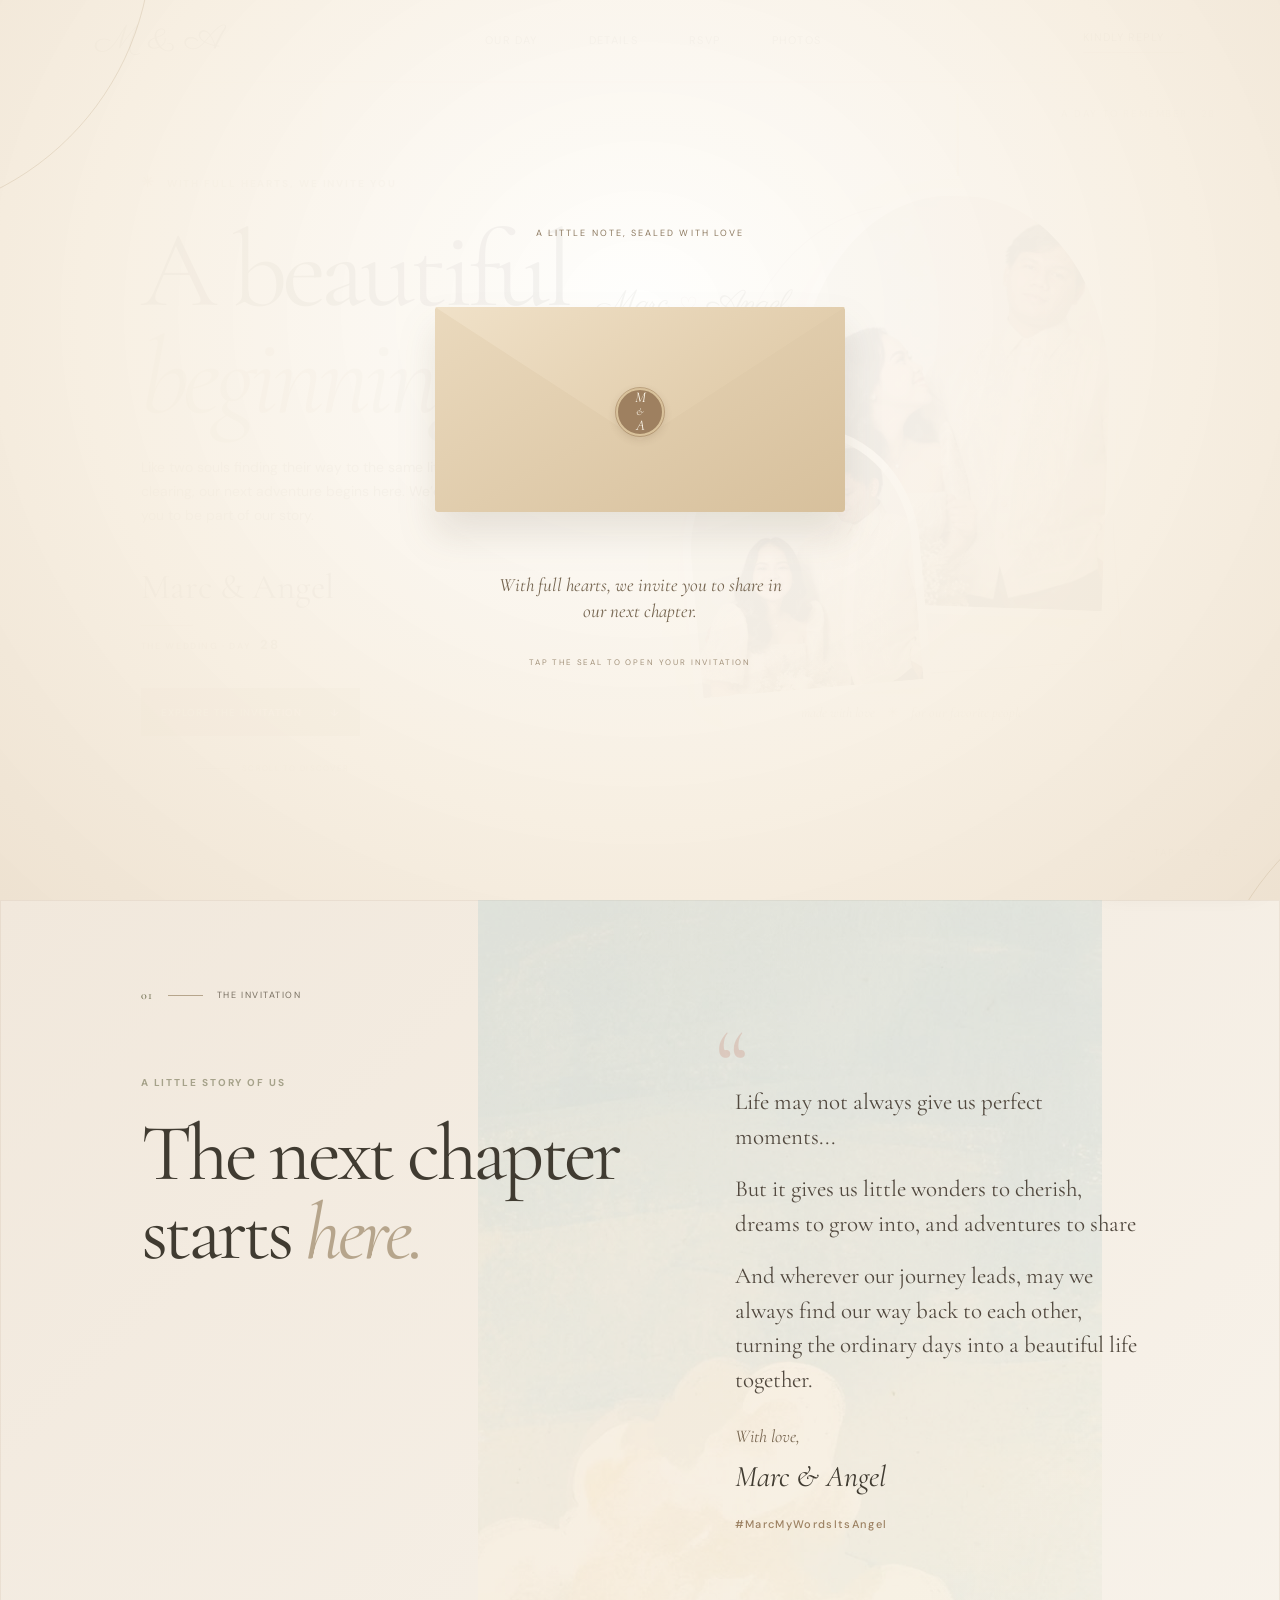
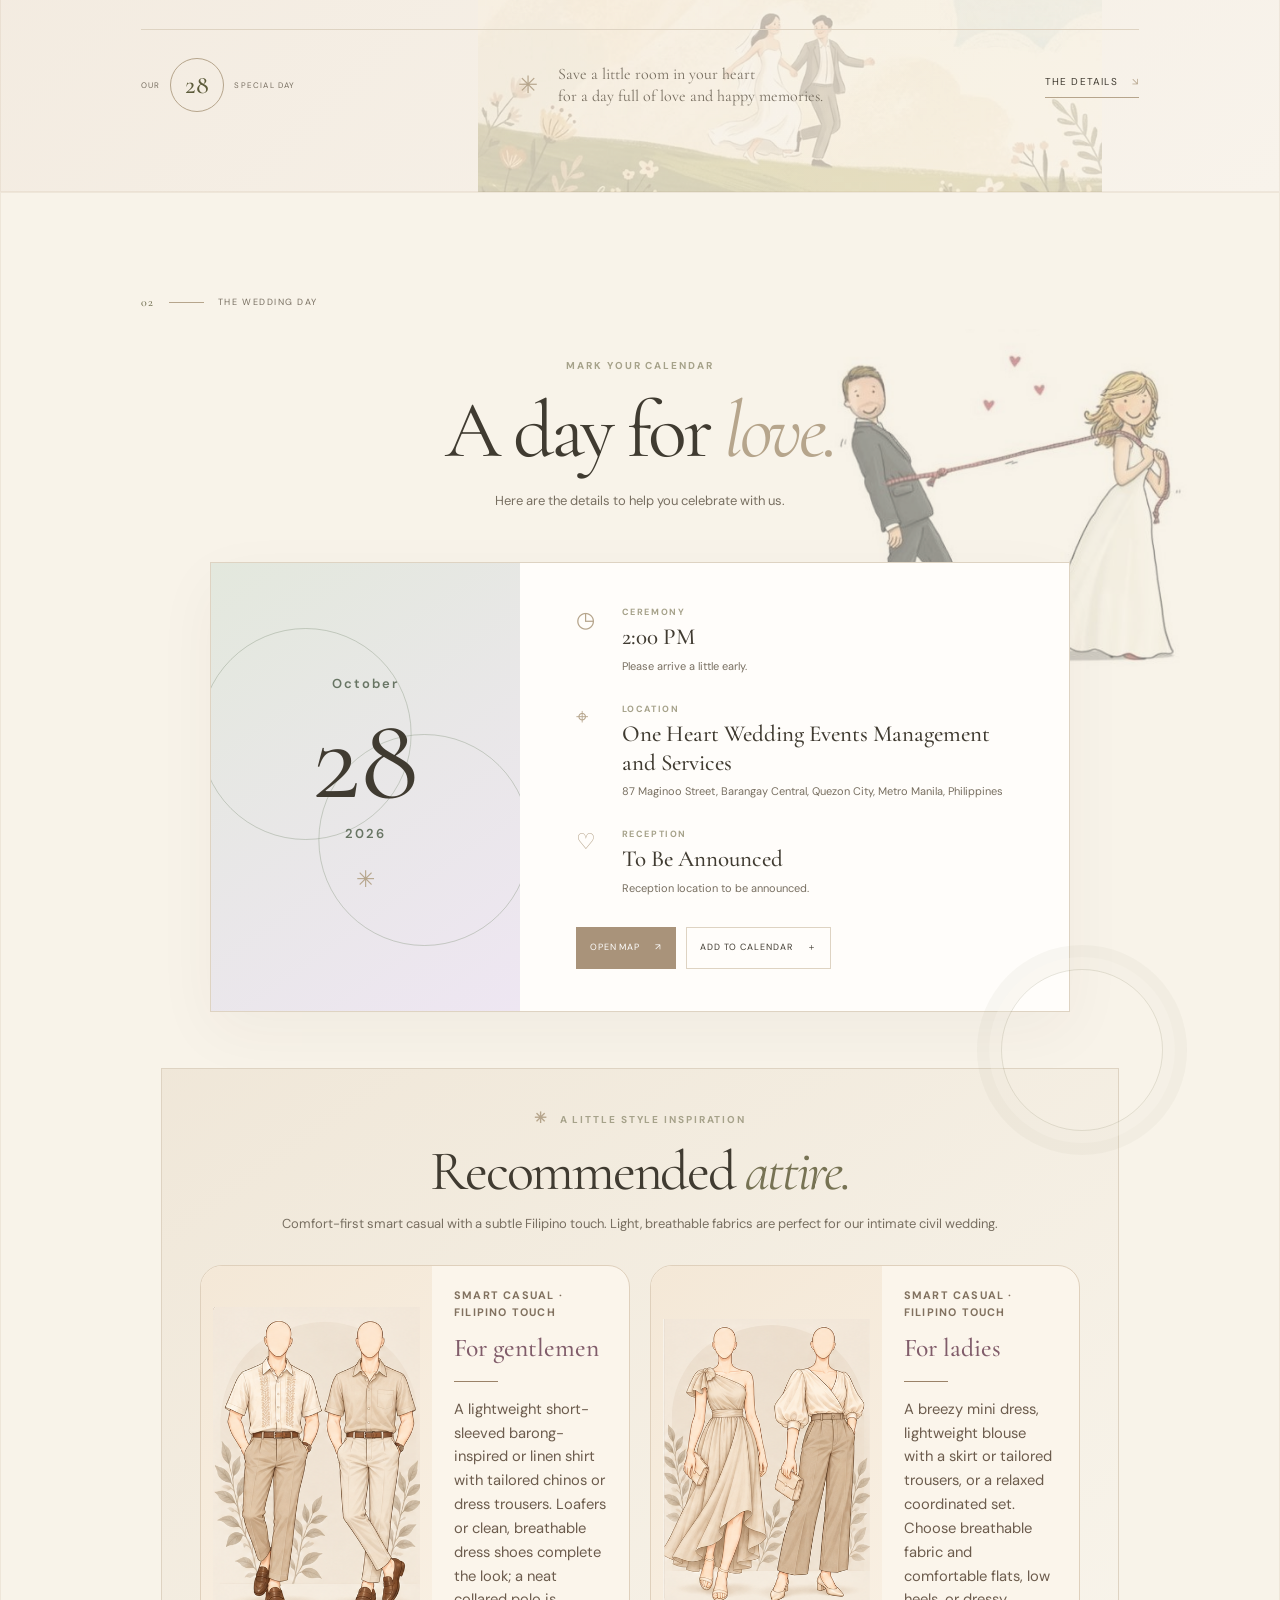
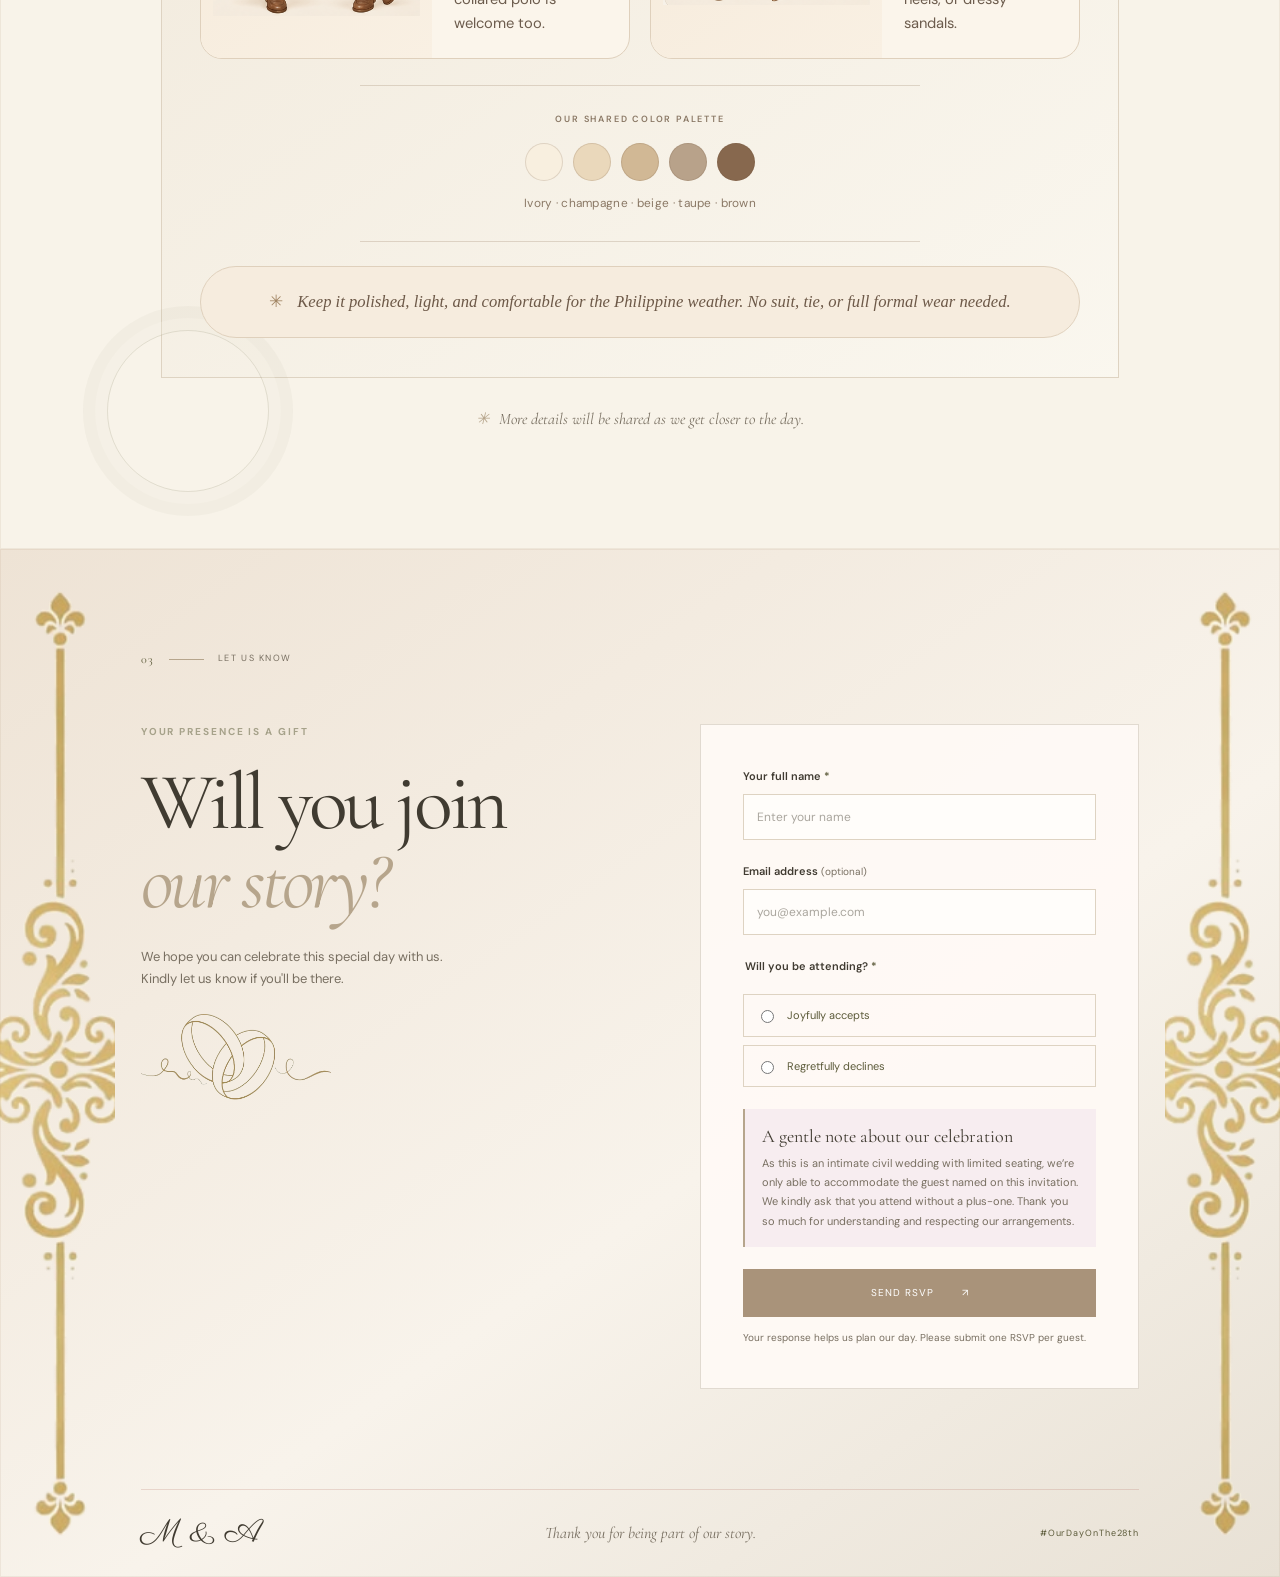
==== commit e78248ce: "Update index.html" ====
--- a/index.html
+++ b/index.html
@@ -37,10 +37,10 @@
 <p class="eyebrow"><span class="tiny-flower">✳</span> WITH FULL HEARTS, WE INVITE YOU</p>
 <h1 id="hero-title">A beautiful<br><em>beginning.</em></h1>
 <p class="hero-intro">Like two souls finding their way to the same little clearing, our next adventure begins here. We’d love for you to be part of our story.</p>
-<div class="hero-names"><span id="couple-names">Marc & Angel</span><span class="name-rule"></span><span class="hero-date">THE WEDDING · DAY <b>28</b></span></div>
+<div class="hero-names"><span id="couple-names"> & Angel</span><span class="name-rule"></span><span class="hero-date">THE WEDDING · DAY <b>28</b></span></div>
 <a class="primary-button" href="#story">Explore the invitation <span aria-hidden="true">↓</span></a>
 </div>
-<div class="hero-art hero-photos reveal" aria-label="Marc and Angel wedding portraits">
+<div class="hero-art hero-photos reveal" aria-label=" and Angel wedding portraits">
 <div class="couple-photo photo-main"><img src="assets/marc-angel-portrait-1.jpg" alt="Marc and Angel together in traditional Filipino wedding attire"></div>
 <div class="couple-photo photo-secondary"><img src="assets/marc-angel-portrait-2.jpg" alt="Angel looking up at Marc in their wedding portraits"></div>
 <div class="photo-caption">Marc <span>♡</span> Angel</div>
@@ -72,8 +72,8 @@
       <div class="attire-copy"><span class="attire-kicker">SMART CASUAL · FILIPINO TOUCH</span><h4>For gentlemen</h4><p>A lightweight short-sleeved barong-inspired or linen shirt with tailored chinos or dress trousers. Loafers or clean, breathable dress shoes complete the look; a neat collared polo is welcome too.</p></div>
     </article>
     <article class="attire-card attire-women">
-      <div class="attire-models-image attire-women-image"><img src="assets/attire-models-women.png" alt="Two ladies in neutral smart-casual outfits: a champagne-beige midi dress and an ivory blouse with tailored trousers" loading="lazy"></div>
-      <div class="attire-copy"><span class="attire-kicker">SMART CASUAL · FILIPINO TOUCH</span><h4>For ladies</h4><p>A breezy midi dress, lightweight blouse with a skirt or tailored trousers, or a relaxed coordinated set. Choose breathable fabric and comfortable flats, low heels, or dressy sandals.</p></div>
+      <div class="attire-models-image attire-women-image"><img src="assets/attire-models-women.png" alt="Two ladies in neutral smart-casual outfits: a champagne-beige mini dress and an ivory blouse with tailored trousers" loading="lazy"></div>
+      <div class="attire-copy"><span class="attire-kicker">SMART CASUAL · FILIPINO TOUCH</span><h4>For ladies</h4><p>A breezy mini dress, lightweight blouse with a skirt or tailored trousers, or a relaxed coordinated set. Choose breathable fabric and comfortable flats, low heels, or dressy sandals.</p></div>
     </article>
   </div>
   <div class="shared-attire-palette" aria-label="Shared recommended attire color palette"><p>OUR SHARED COLOR PALETTE</p><div class="attire-swatches"><i></i><i></i><i></i><i></i><i></i><span>Ivory · champagne · beige · taupe · brown</span></div></div>
@@ -91,7 +91,7 @@
 <div class="guest-policy-note" role="note"><span class="policy-note-heading">A gentle note about our celebration</span><p>As this is an intimate civil wedding with limited seating, we’re only able to accommodate the guest named on this invitation. We kindly ask that you attend without a plus-one. Thank you so much for understanding and respecting our arrangements.</p></div>
 <button class="primary-button submit-button" type="submit">Send RSVP <span aria-hidden="true">↗</span></button><p class="form-note">Your response helps us plan our day. Please submit one RSVP per guest.</p><div class="form-message" id="form-message" role="status" aria-live="polite" hidden></div>
 </form></div>
-<footer class="site-footer"><a class="brand footer-brand monogram" href="#home">M &amp; A</a><p>Thank you for being part of our story.</p><span class="footer-hashtag" id="event-hashtag">#OurDayOnThe28th</span></footer>
+<footer class="site-footer"><a class="brand footer-brand monogram" href="#home">M &amp; A</a><p>Thank you for being part of our story.</p><span class="footer-hashtag" id="event-hashtag">#MarcMyWordsItsAngel</span></footer>
 </section>
 </main><div class="page-progress" aria-hidden="true"><span id="progress-bar"></span></div>
 <button class="music-toggle" id="music-toggle" type="button" aria-pressed="false" aria-label="Play gentle wedding background music"><span class="music-toggle-icon" aria-hidden="true">♫</span><span class="music-toggle-label">Play music</span></button>
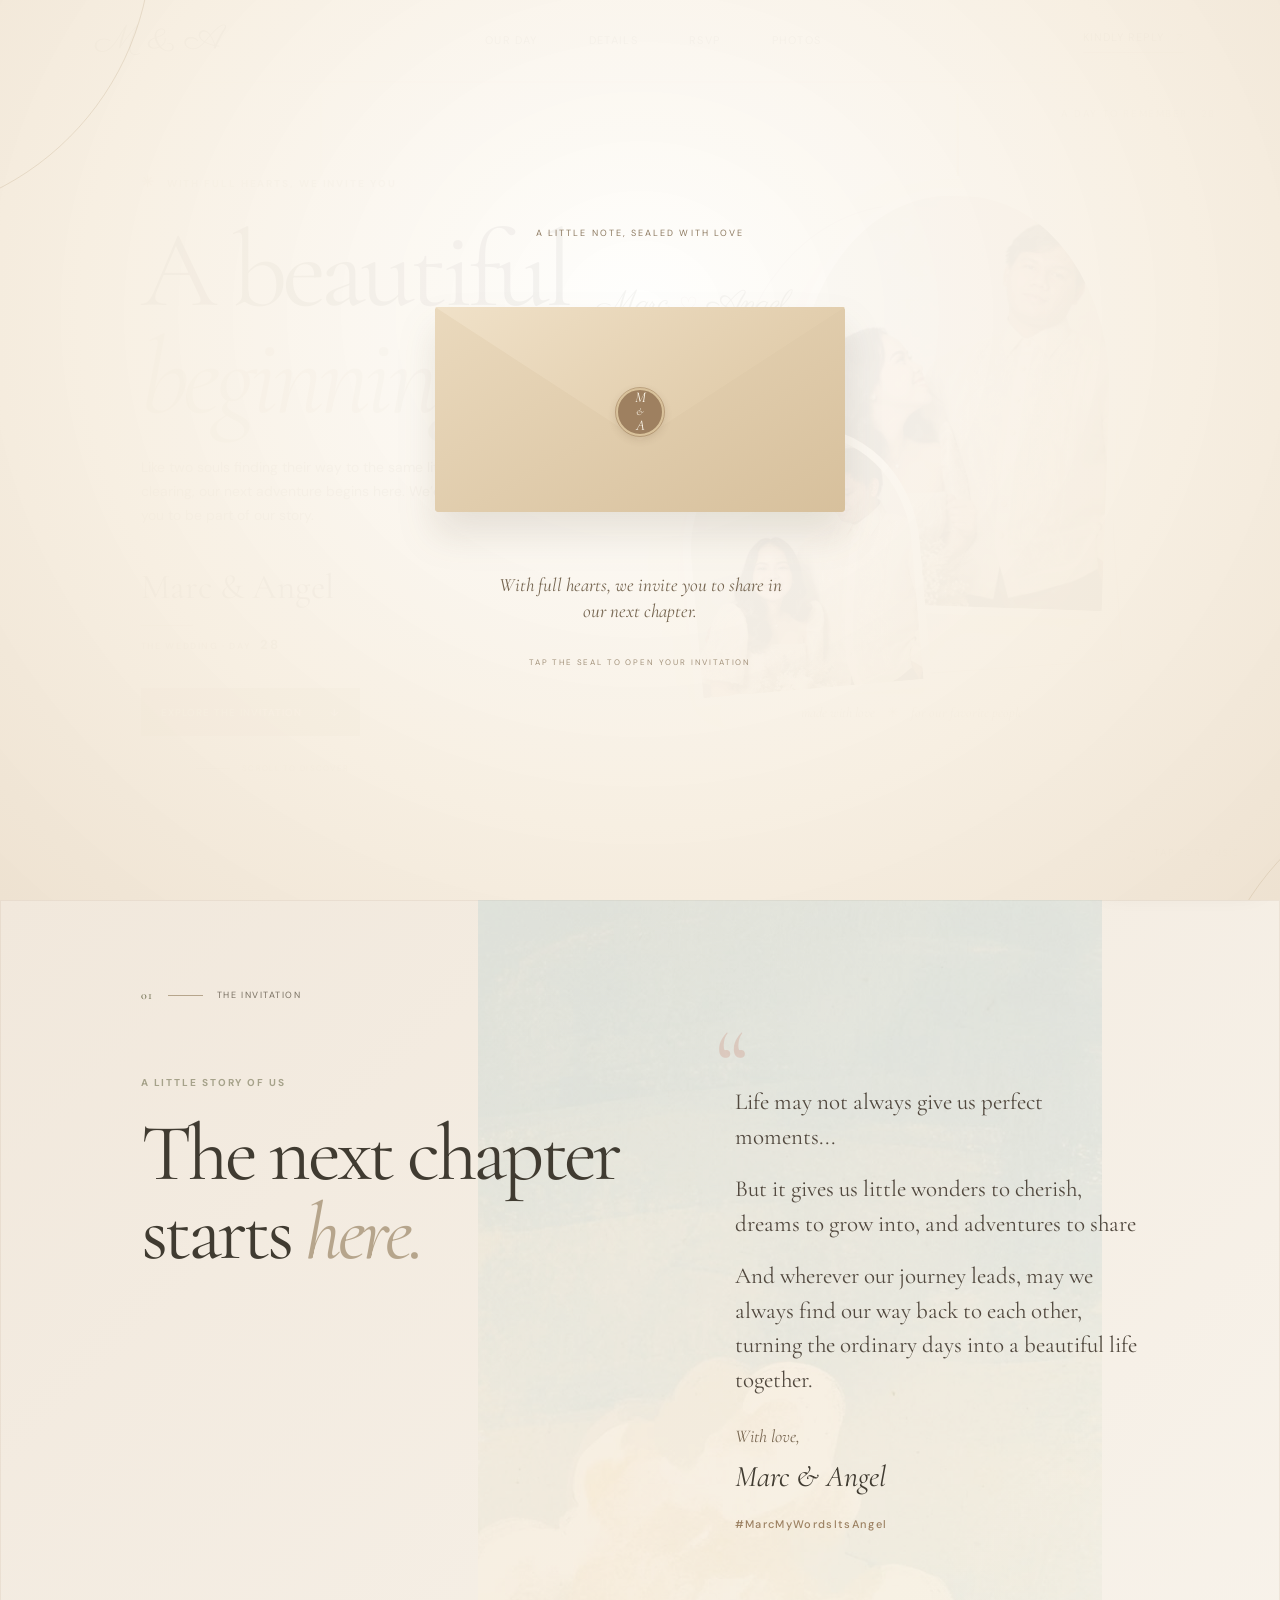
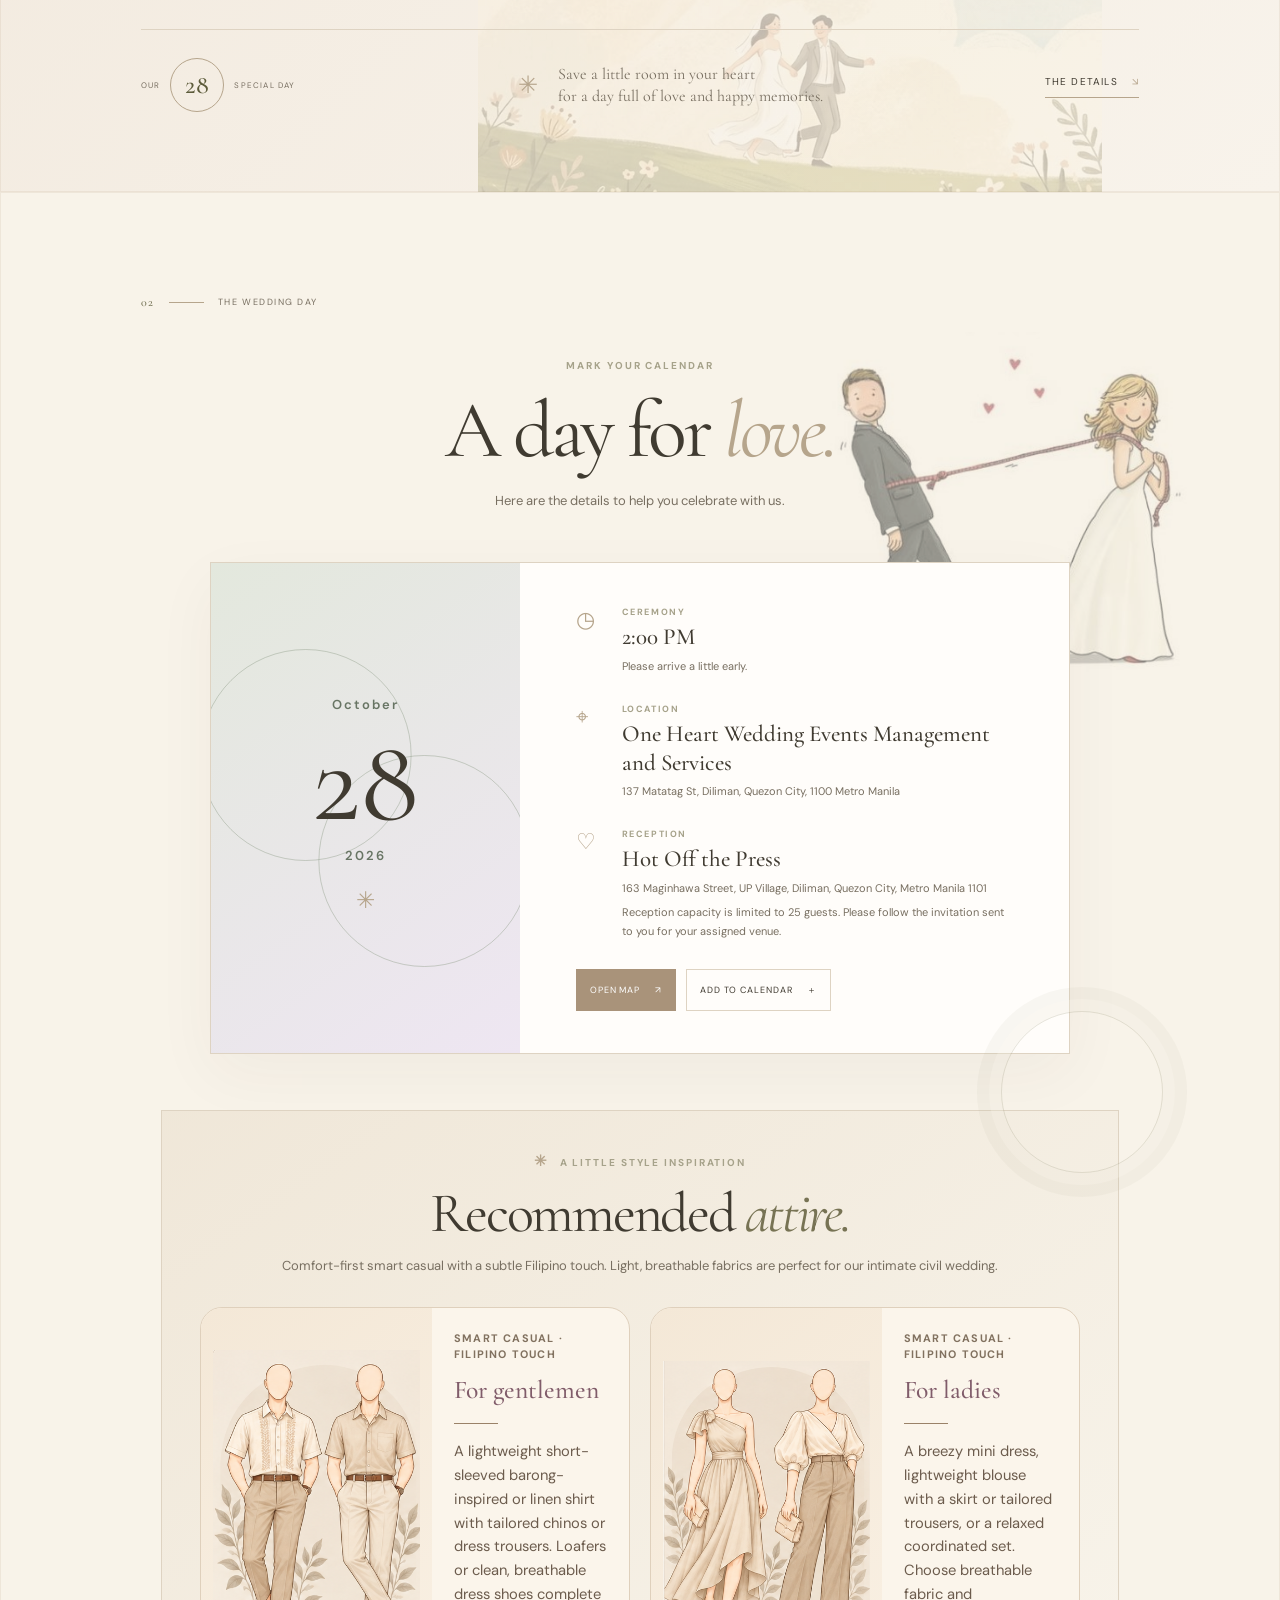
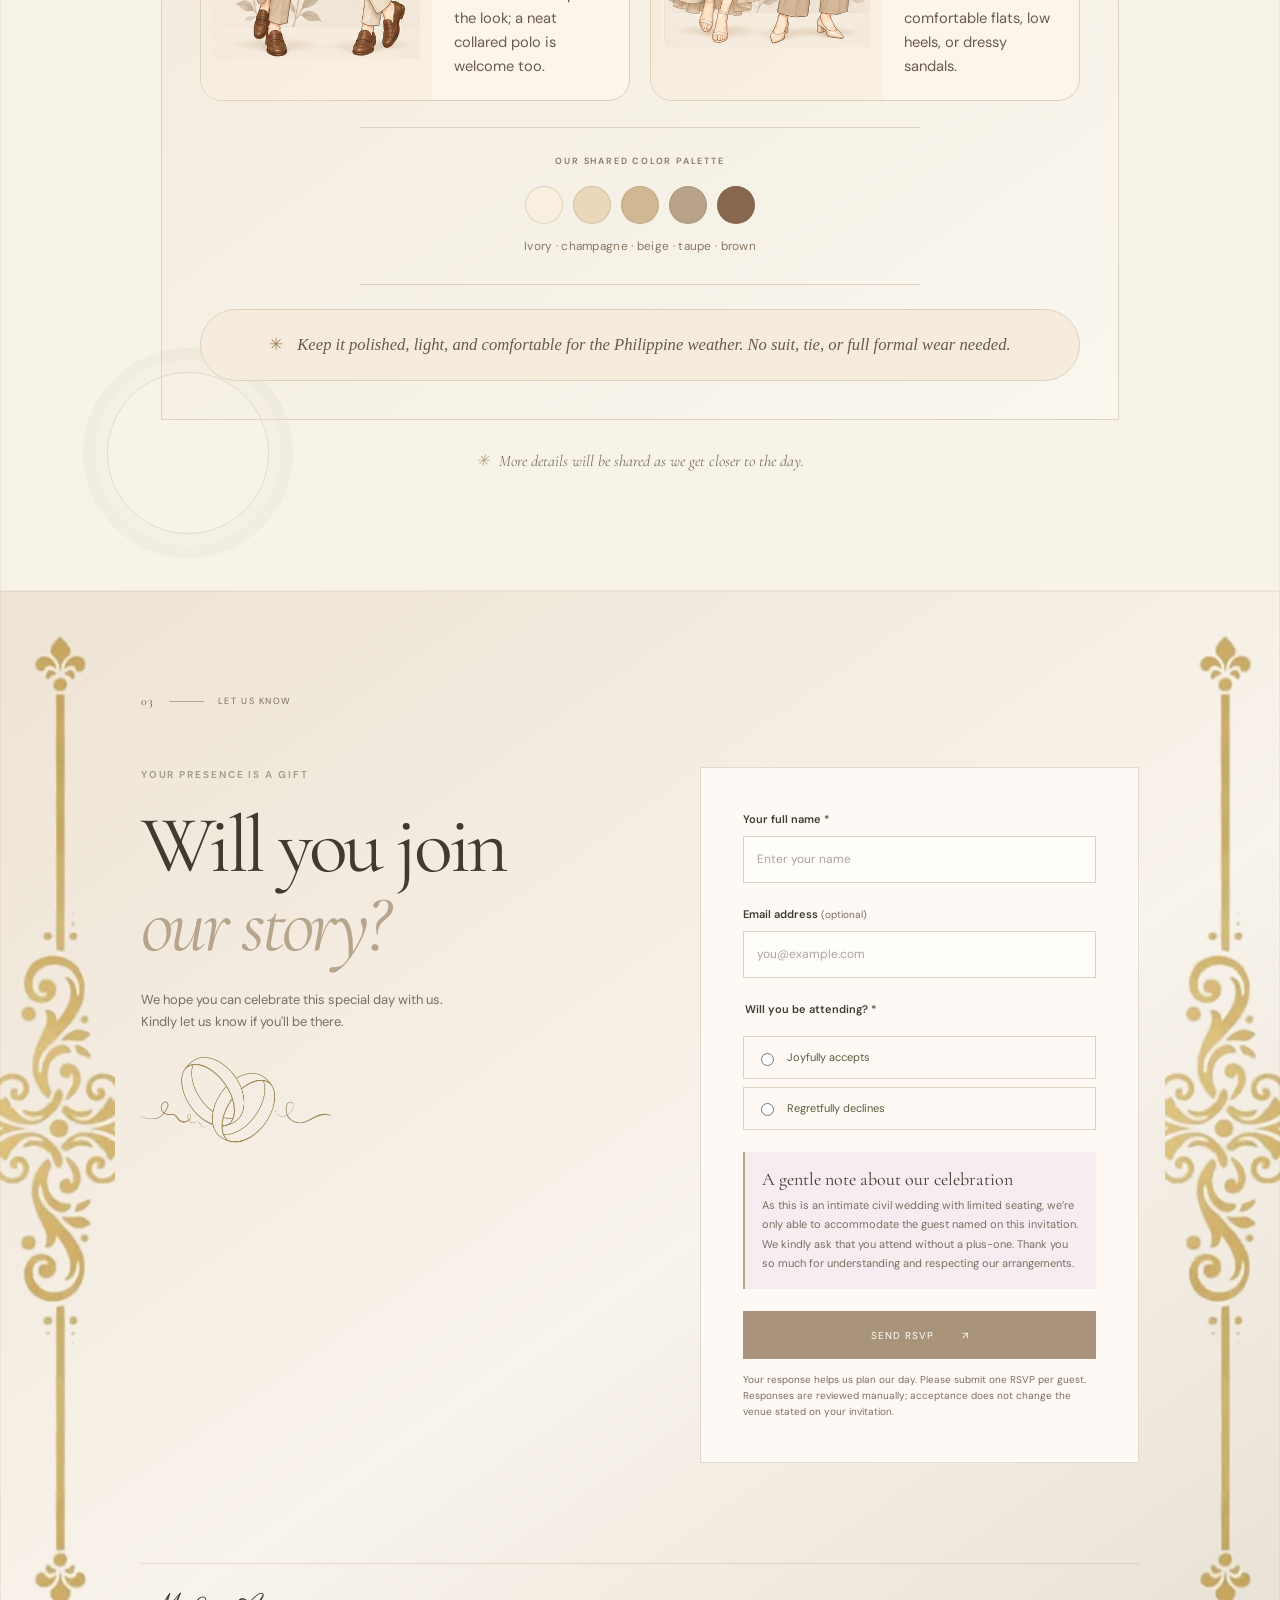
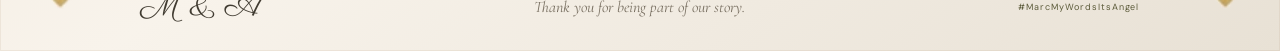
==== commit f2704be2: "fix: clarify RSVP review and guest limits" ====
--- a/index.html
+++ b/index.html
@@ -11,7 +11,7 @@
 <link rel="preconnect" href="https://fonts.gstatic.com" crossorigin>
 <link href="https://fonts.googleapis.com/css2?family=Cormorant+Garamond:wght@400;500;600;700&family=DM+Sans:wght@400;500;600;700&family=Parisienne&display=swap" rel="stylesheet">
 <link rel="stylesheet" href="styles.css?v=31">
-<script src="script.js?v=12" defer></script>
+<script src="script.js?v=13" defer></script>
 </head>
 <body>
 <div class="invitation-gate" id="invitation-gate" role="dialog" aria-modal="true" aria-label="Open wedding invitation">
@@ -60,7 +60,7 @@
 <div class="event-card reveal"><div class="event-date"><span class="date-month" id="event-month">MONTH</span><strong>28</strong><span class="date-year" id="event-year">YEAR</span><span class="date-flower" aria-hidden="true">✳</span></div>
 <div class="event-info"><div class="event-row"><span class="event-icon" aria-hidden="true">◷</span><div><span class="event-label">CEREMONY</span><strong id="event-time">Time to be announced</strong><p>Please arrive a little early.</p></div></div>
 <div class="event-row"><span class="event-icon" aria-hidden="true">⌖</span><div><span class="event-label">LOCATION</span><strong id="event-venue">To Be Announced</strong><p id="event-address">Quezon City, Philippines</p></div></div>
-<div class="event-row"><span class="event-icon" aria-hidden="true">♡</span><div><span class="event-label">RECEPTION</span><strong id="event-reception">To Be Announced</strong><p>Reception location to be announced.</p></div></div>
+<div class="event-row"><span class="event-icon" aria-hidden="true">♡</span><div><span class="event-label">RECEPTION</span><strong id="event-reception">To Be Announced</strong><p id="event-reception-address">163 Maginhawa Street, UP Village, Diliman, Quezon City, Metro Manila 1101</p><p>Reception capacity is limited to 25 guests. Please follow the invitation sent to you for your assigned venue.</p></div></div>
 <div class="event-actions"><a class="primary-button" id="map-link" href="https://maps.google.com/?q=Quezon+City+Philippines" target="_blank" rel="noopener noreferrer">Open map <span aria-hidden="true">↗</span></a><button class="secondary-button" id="calendar-button" type="button">Add to calendar <span aria-hidden="true">＋</span></button></div>
 </div></div>
 <section class="attire-section reveal" aria-labelledby="attire-title">
@@ -89,7 +89,7 @@
 <label for="guest-email">Email address <span class="optional">(optional)</span></label><input id="guest-email" name="email" type="email" placeholder="you@example.com" autocomplete="email">
 <fieldset><legend>Will you be attending? <span>*</span></legend><label class="radio-card"><input type="radio" name="attendance" value="Joyfully accepts" required><span>Joyfully accepts</span></label><label class="radio-card"><input type="radio" name="attendance" value="Regretfully declines"><span>Regretfully declines</span></label></fieldset>
 <div class="guest-policy-note" role="note"><span class="policy-note-heading">A gentle note about our celebration</span><p>As this is an intimate civil wedding with limited seating, we’re only able to accommodate the guest named on this invitation. We kindly ask that you attend without a plus-one. Thank you so much for understanding and respecting our arrangements.</p></div>
-<button class="primary-button submit-button" type="submit">Send RSVP <span aria-hidden="true">↗</span></button><p class="form-note">Your response helps us plan our day. Please submit one RSVP per guest.</p><div class="form-message" id="form-message" role="status" aria-live="polite" hidden></div>
+<button class="primary-button submit-button" type="submit">Send RSVP <span aria-hidden="true">↗</span></button><p class="form-note">Your response helps us plan our day. Please submit one RSVP per guest. Responses are reviewed manually; acceptance does not change the venue stated on your invitation.</p><div class="form-message" id="form-message" role="status" aria-live="polite" hidden></div>
 </form></div>
 <footer class="site-footer"><a class="brand footer-brand monogram" href="#home">M &amp; A</a><p>Thank you for being part of our story.</p><span class="footer-hashtag" id="event-hashtag">#MarcMyWordsItsAngel</span></footer>
 </section>
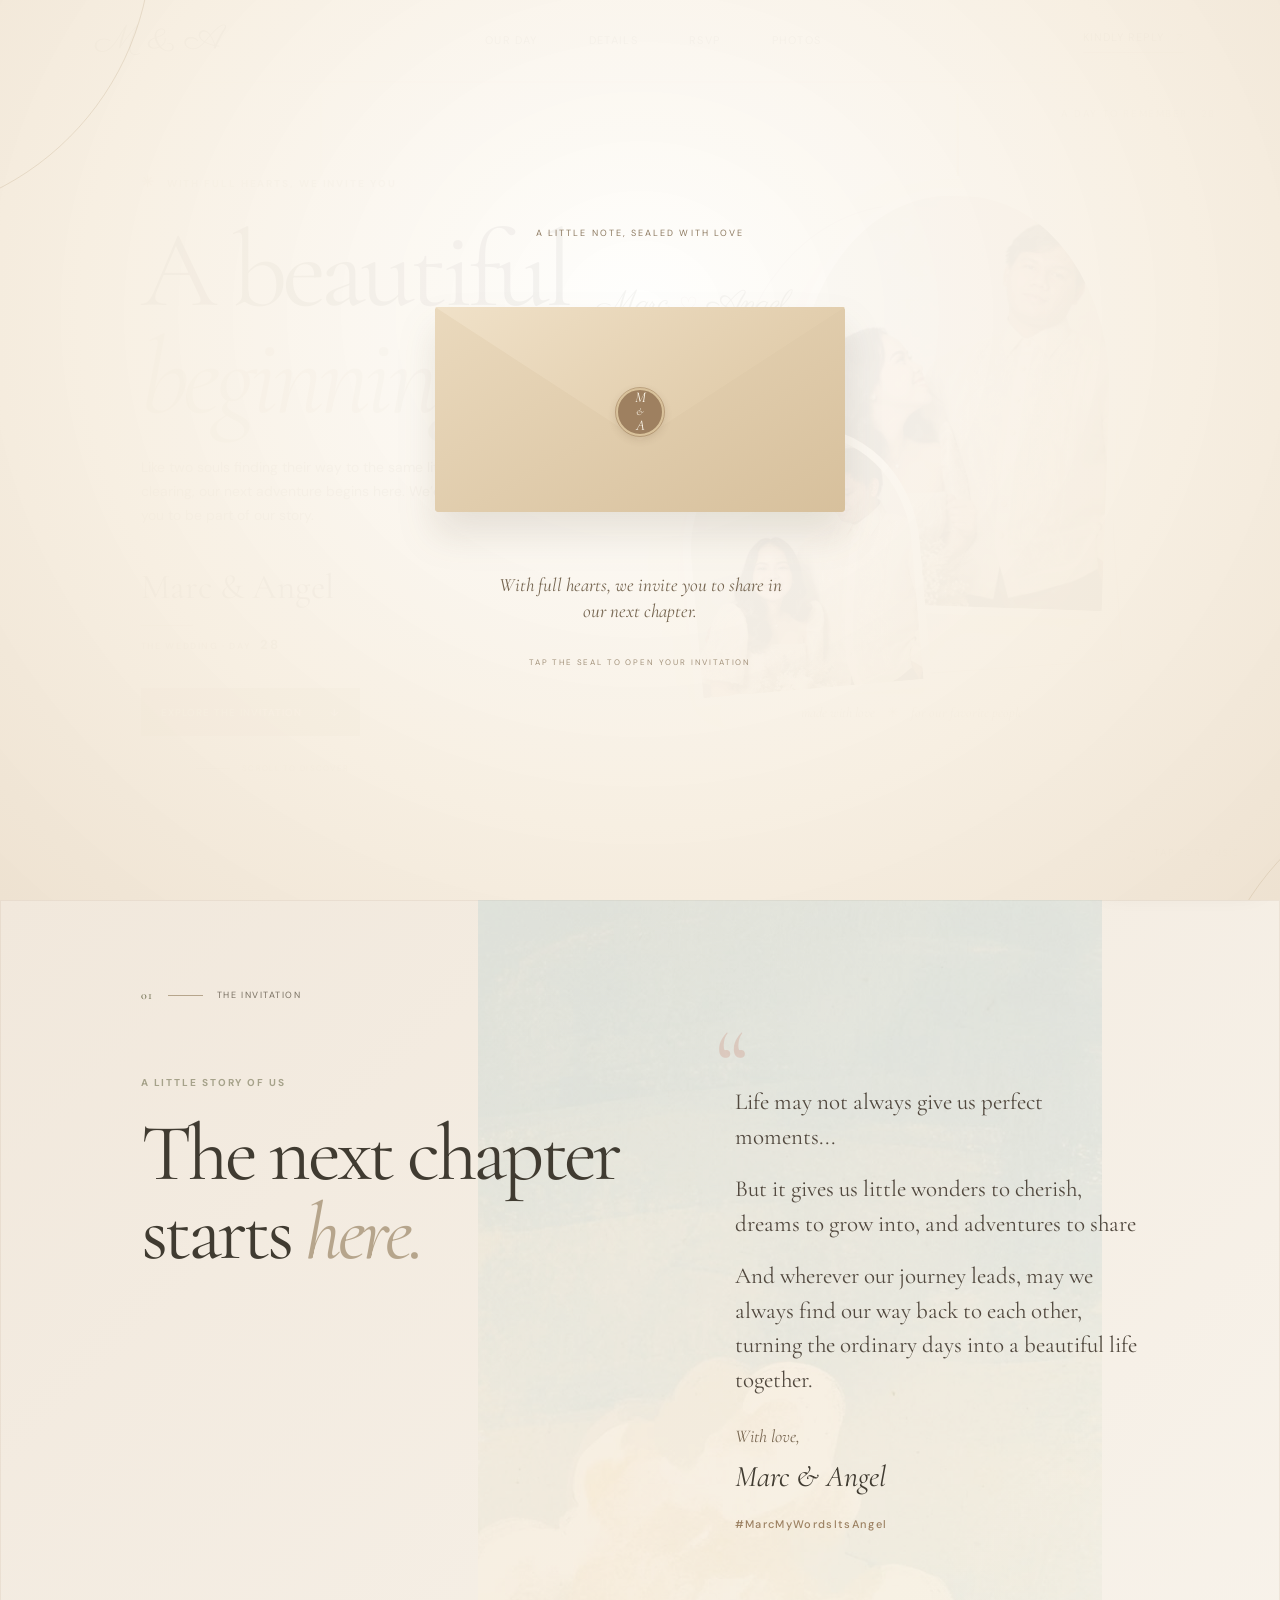
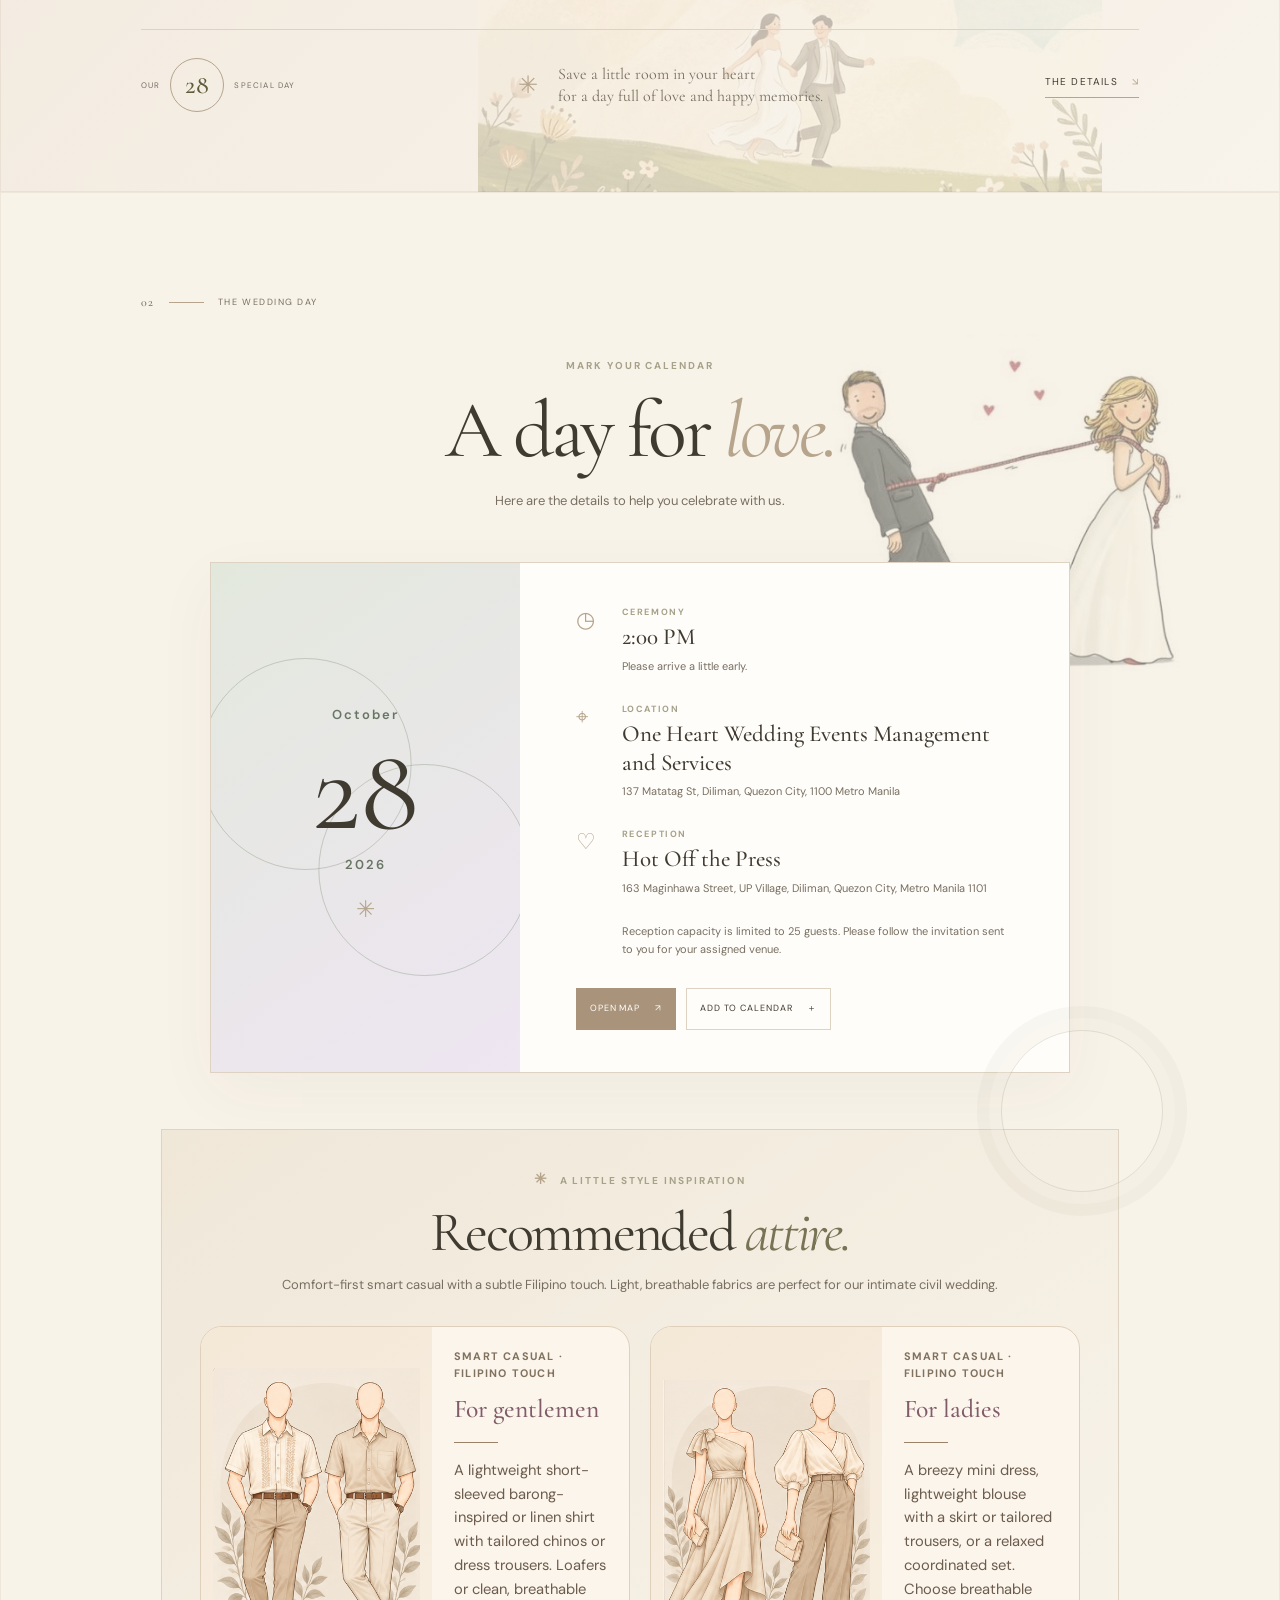
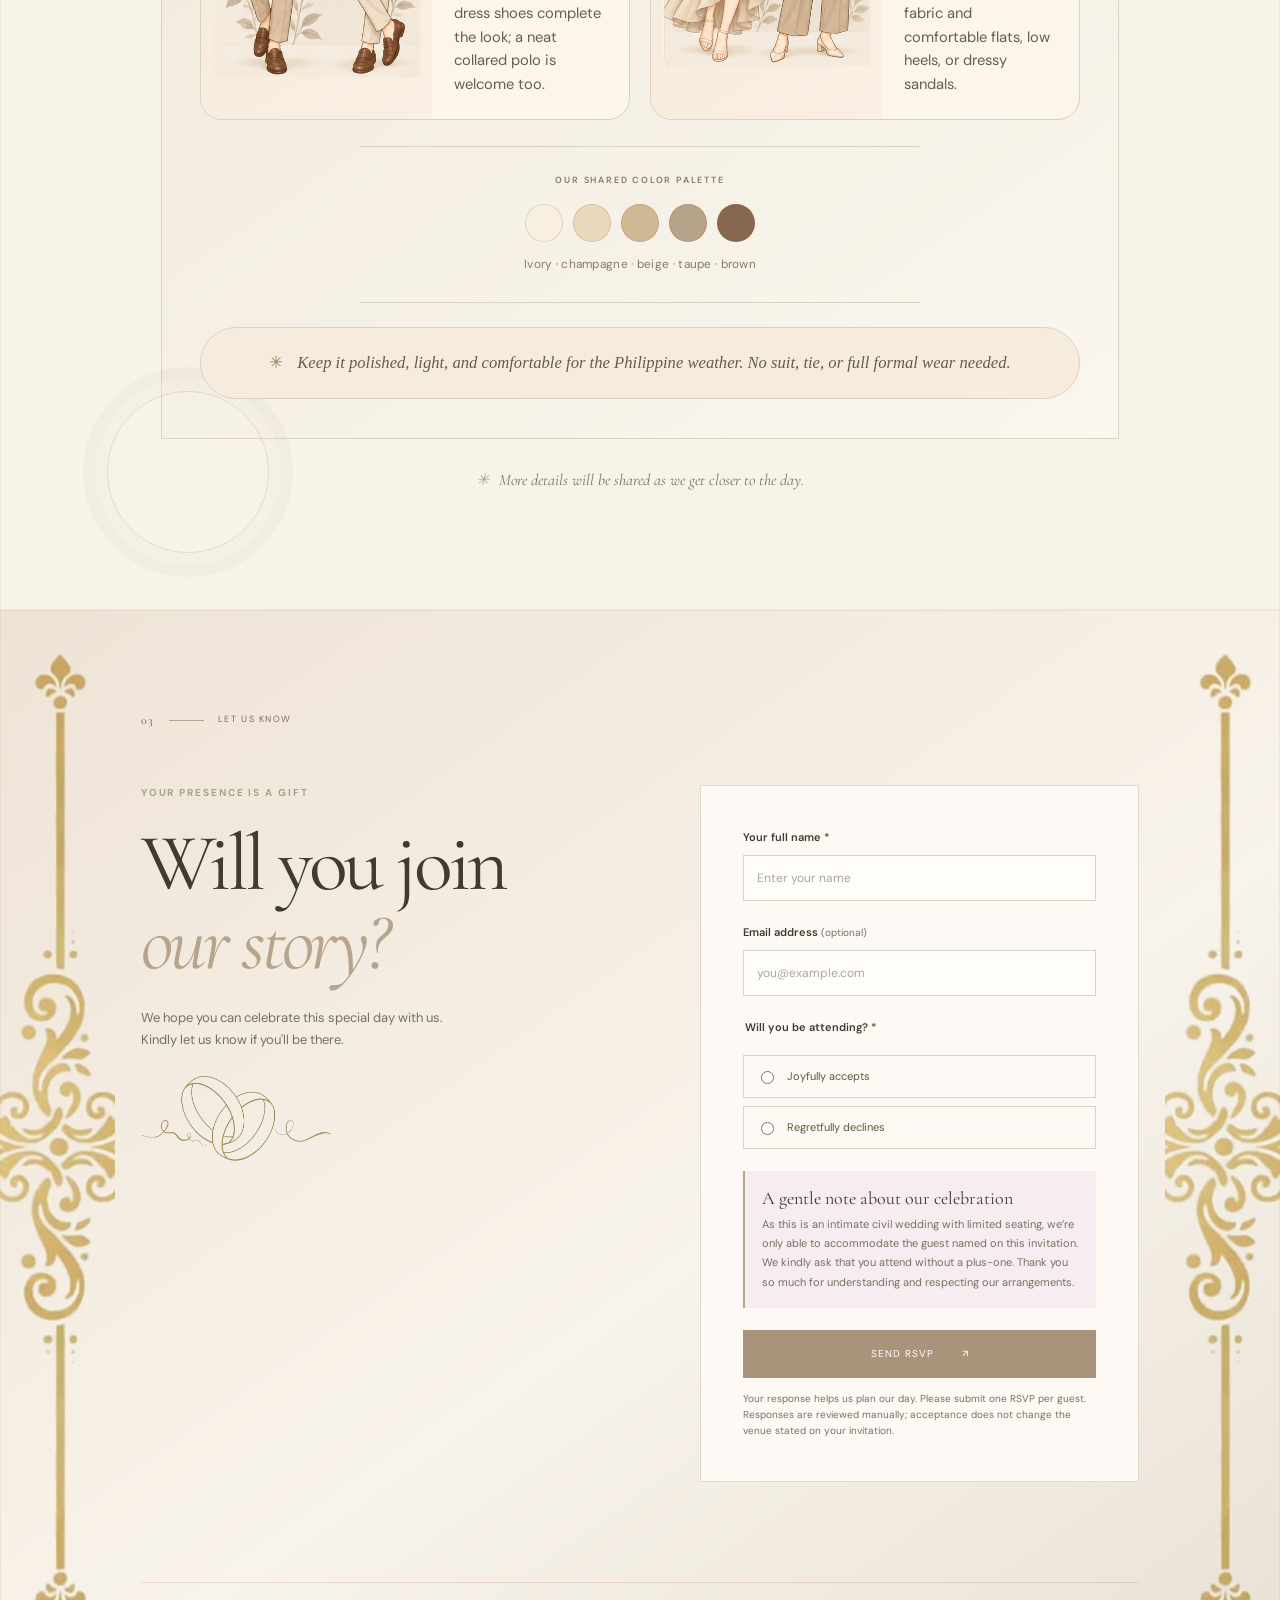
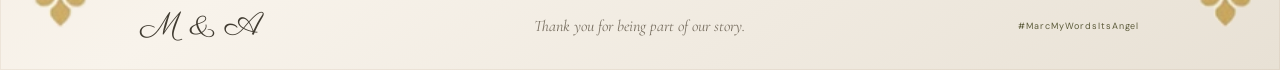
==== commit 37edc4ee: "Update index.html" ====
--- a/index.html
+++ b/index.html
@@ -60,7 +60,7 @@
 <div class="event-card reveal"><div class="event-date"><span class="date-month" id="event-month">MONTH</span><strong>28</strong><span class="date-year" id="event-year">YEAR</span><span class="date-flower" aria-hidden="true">✳</span></div>
 <div class="event-info"><div class="event-row"><span class="event-icon" aria-hidden="true">◷</span><div><span class="event-label">CEREMONY</span><strong id="event-time">Time to be announced</strong><p>Please arrive a little early.</p></div></div>
 <div class="event-row"><span class="event-icon" aria-hidden="true">⌖</span><div><span class="event-label">LOCATION</span><strong id="event-venue">To Be Announced</strong><p id="event-address">Quezon City, Philippines</p></div></div>
-<div class="event-row"><span class="event-icon" aria-hidden="true">♡</span><div><span class="event-label">RECEPTION</span><strong id="event-reception">To Be Announced</strong><p id="event-reception-address">163 Maginhawa Street, UP Village, Diliman, Quezon City, Metro Manila 1101</p><p>Reception capacity is limited to 25 guests. Please follow the invitation sent to you for your assigned venue.</p></div></div>
+<div class="event-row"><span class="event-icon" aria-hidden="true">♡</span><div><span class="event-label">RECEPTION</span><strong id="event-reception">To Be Announced</strong><p id="event-reception-address">163 Maginhawa Street, UP Village, Diliman, Quezon City, Metro Manila 1101</p><p><br>Reception capacity is limited to 25 guests. Please follow the invitation sent to you for your assigned venue.</p></div></div>
 <div class="event-actions"><a class="primary-button" id="map-link" href="https://maps.google.com/?q=Quezon+City+Philippines" target="_blank" rel="noopener noreferrer">Open map <span aria-hidden="true">↗</span></a><button class="secondary-button" id="calendar-button" type="button">Add to calendar <span aria-hidden="true">＋</span></button></div>
 </div></div>
 <section class="attire-section reveal" aria-labelledby="attire-title">
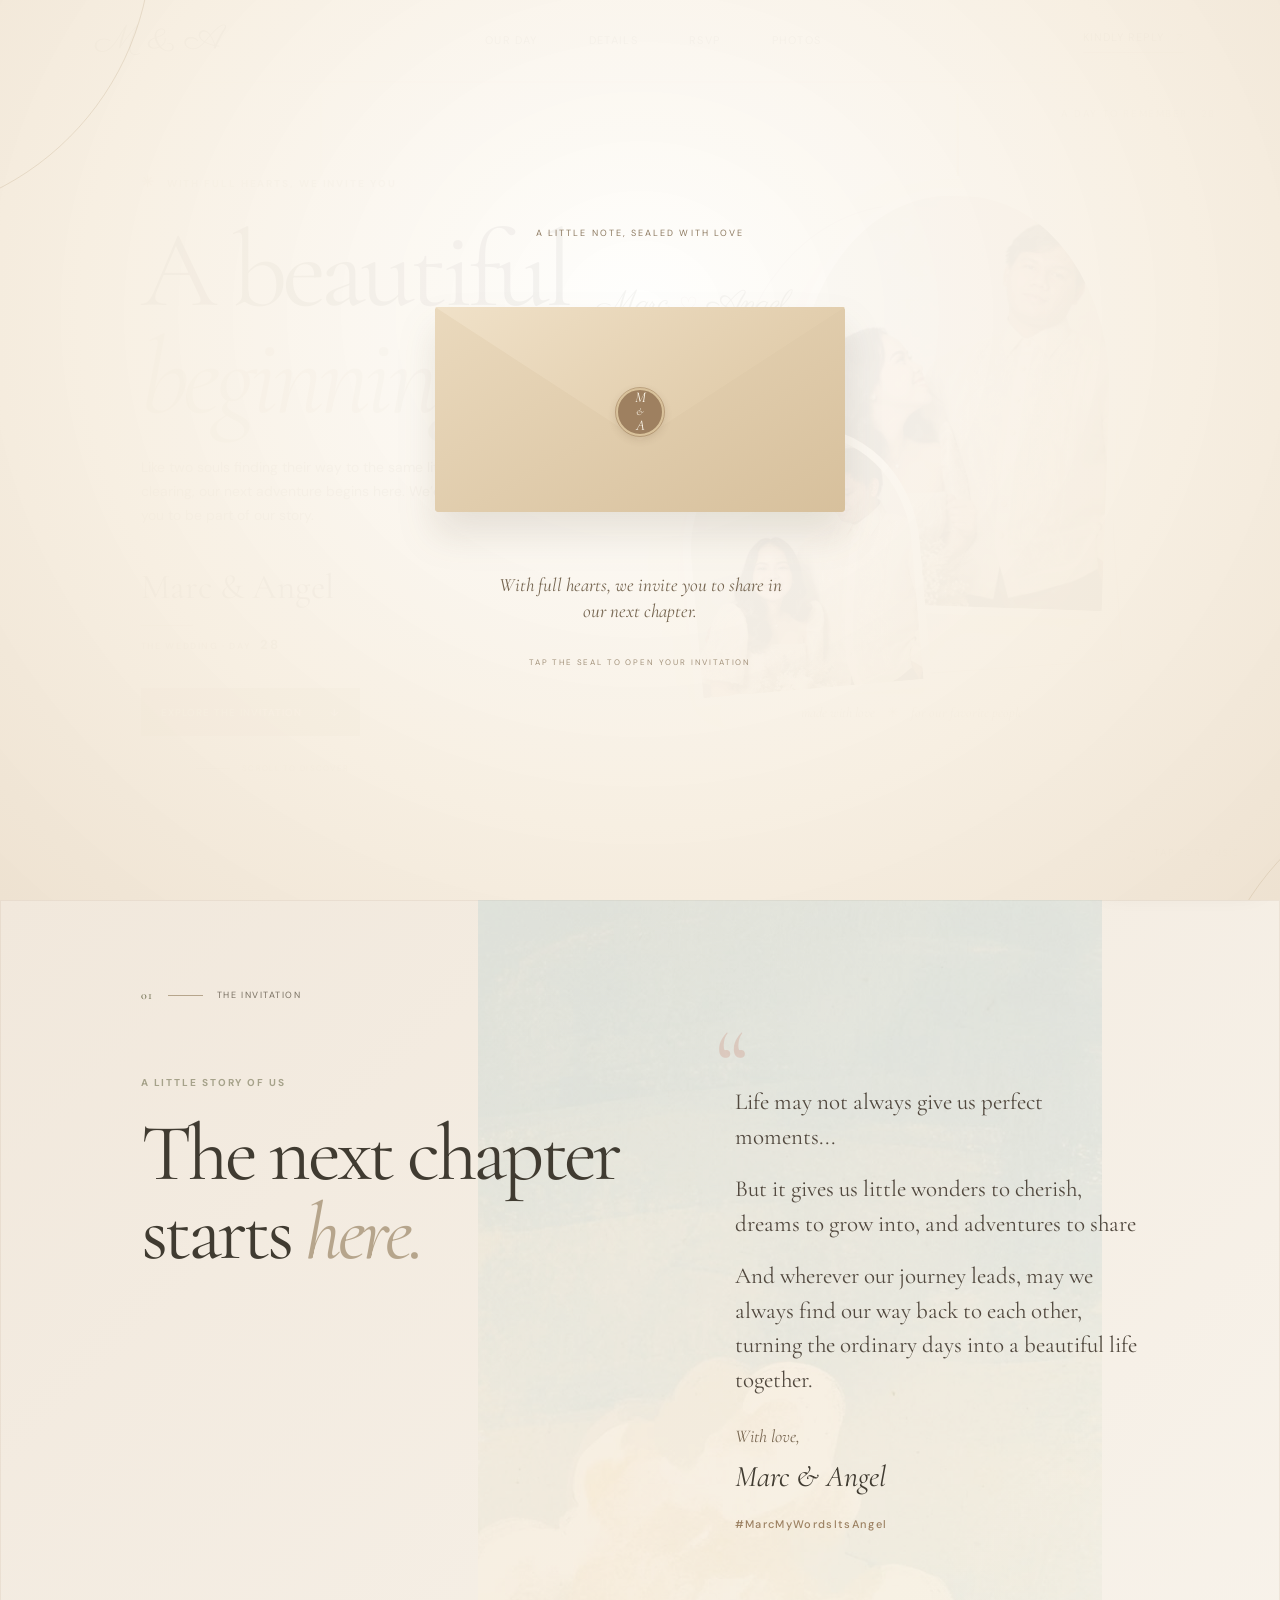
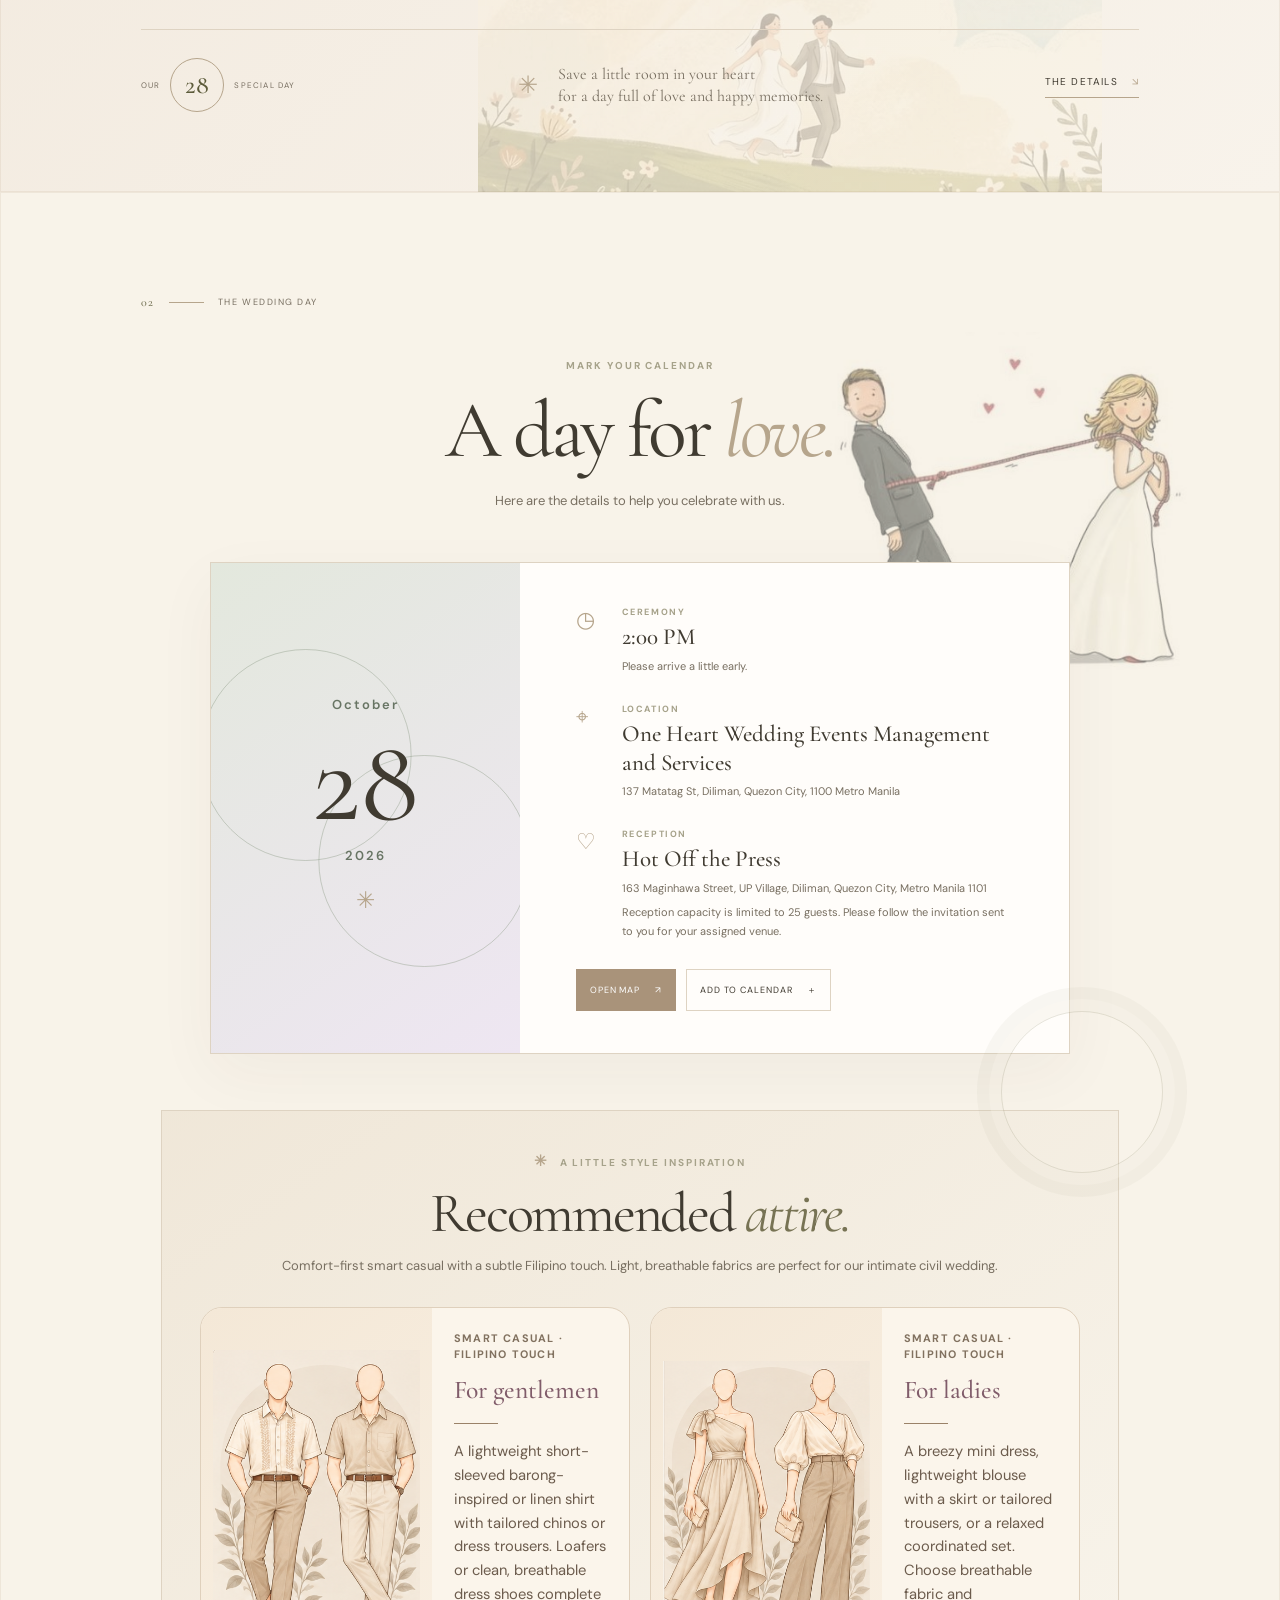
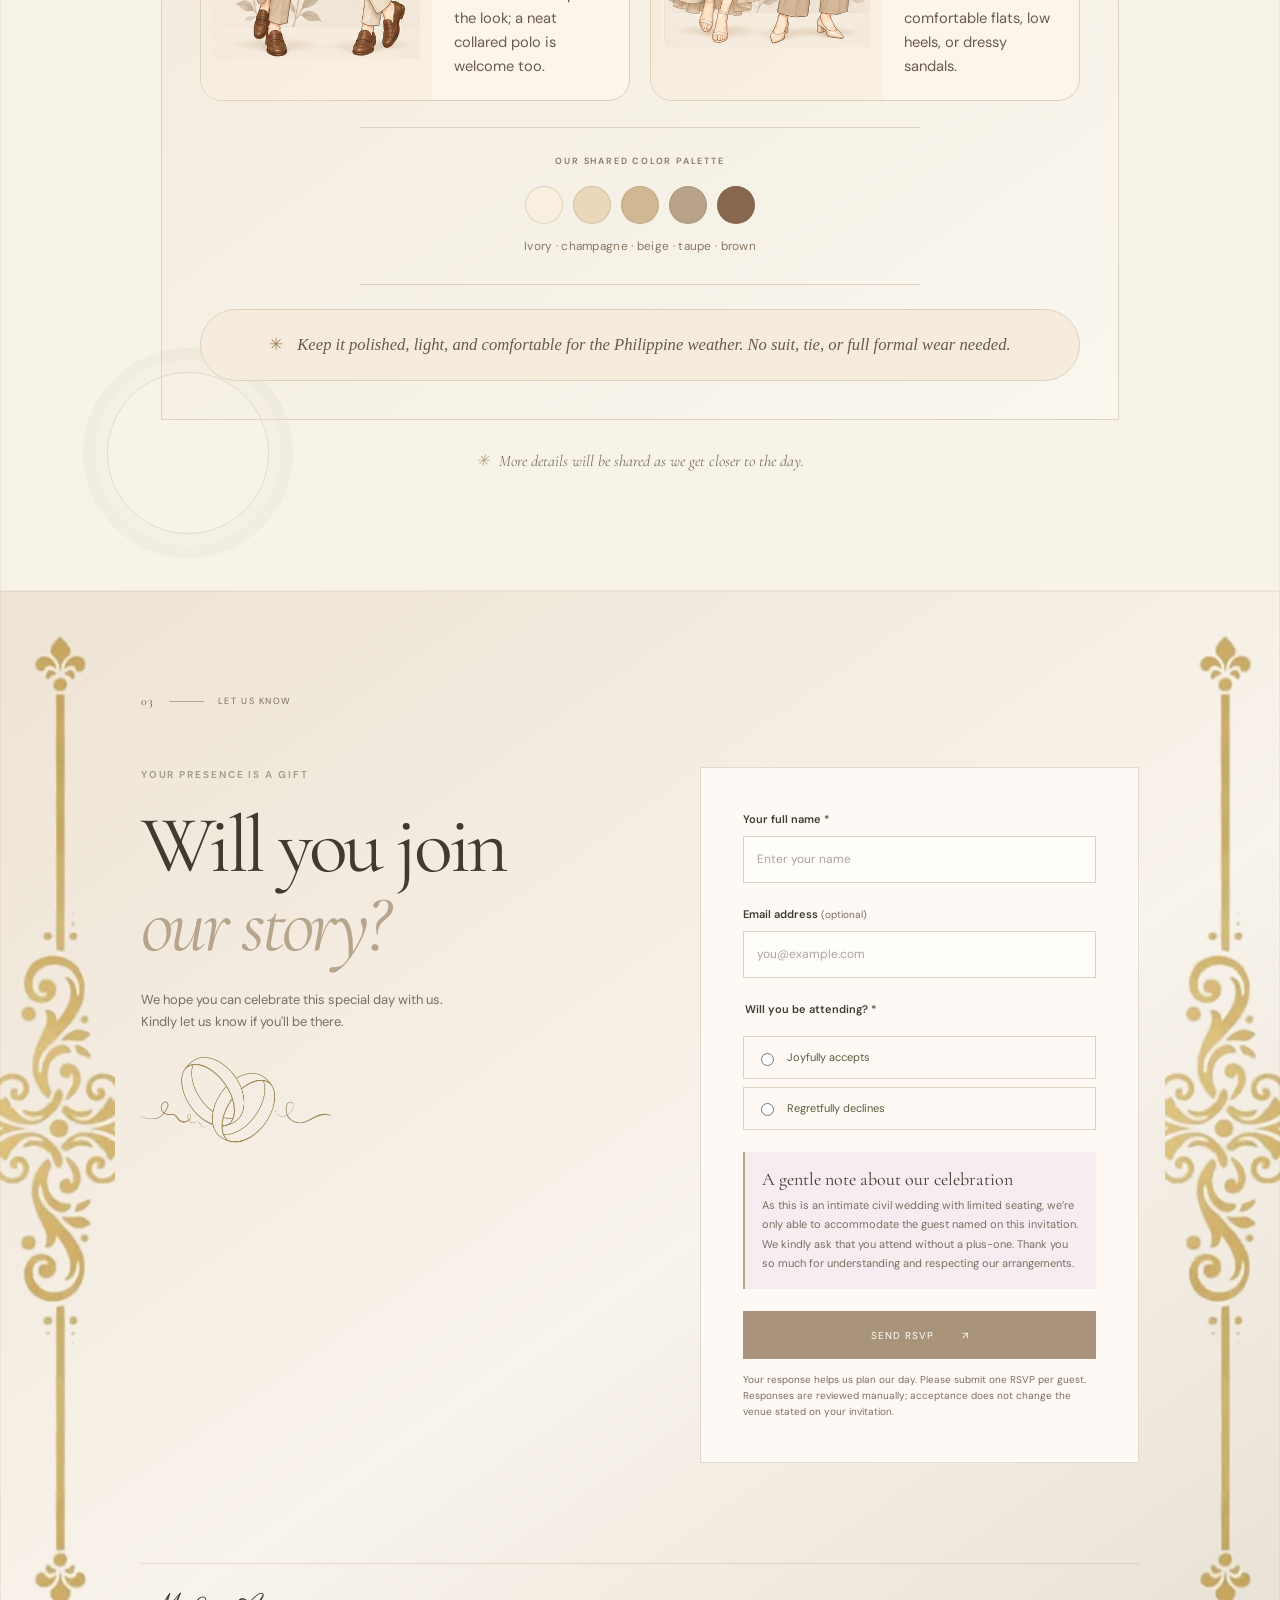
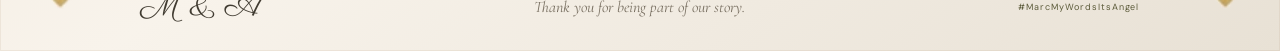
==== commit c115429e: "style: separate reception capacity note from address" ====
--- a/index.html
+++ b/index.html
@@ -60,7 +60,7 @@
 <div class="event-card reveal"><div class="event-date"><span class="date-month" id="event-month">MONTH</span><strong>28</strong><span class="date-year" id="event-year">YEAR</span><span class="date-flower" aria-hidden="true">✳</span></div>
 <div class="event-info"><div class="event-row"><span class="event-icon" aria-hidden="true">◷</span><div><span class="event-label">CEREMONY</span><strong id="event-time">Time to be announced</strong><p>Please arrive a little early.</p></div></div>
 <div class="event-row"><span class="event-icon" aria-hidden="true">⌖</span><div><span class="event-label">LOCATION</span><strong id="event-venue">To Be Announced</strong><p id="event-address">Quezon City, Philippines</p></div></div>
-<div class="event-row"><span class="event-icon" aria-hidden="true">♡</span><div><span class="event-label">RECEPTION</span><strong id="event-reception">To Be Announced</strong><p id="event-reception-address">163 Maginhawa Street, UP Village, Diliman, Quezon City, Metro Manila 1101</p><p><br>Reception capacity is limited to 25 guests. Please follow the invitation sent to you for your assigned venue.</p></div></div>
+<div class="event-row"><span class="event-icon" aria-hidden="true">♡</span><div><span class="event-label">RECEPTION</span><strong id="event-reception">To Be Announced</strong><p id="event-reception-address">163 Maginhawa Street, UP Village, Diliman, Quezon City, Metro Manila 1101</p><p class="reception-capacity-note">Reception capacity is limited to 25 guests. Please follow the invitation sent to you for your assigned venue.</p></div></div>
 <div class="event-actions"><a class="primary-button" id="map-link" href="https://maps.google.com/?q=Quezon+City+Philippines" target="_blank" rel="noopener noreferrer">Open map <span aria-hidden="true">↗</span></a><button class="secondary-button" id="calendar-button" type="button">Add to calendar <span aria-hidden="true">＋</span></button></div>
 </div></div>
 <section class="attire-section reveal" aria-labelledby="attire-title">
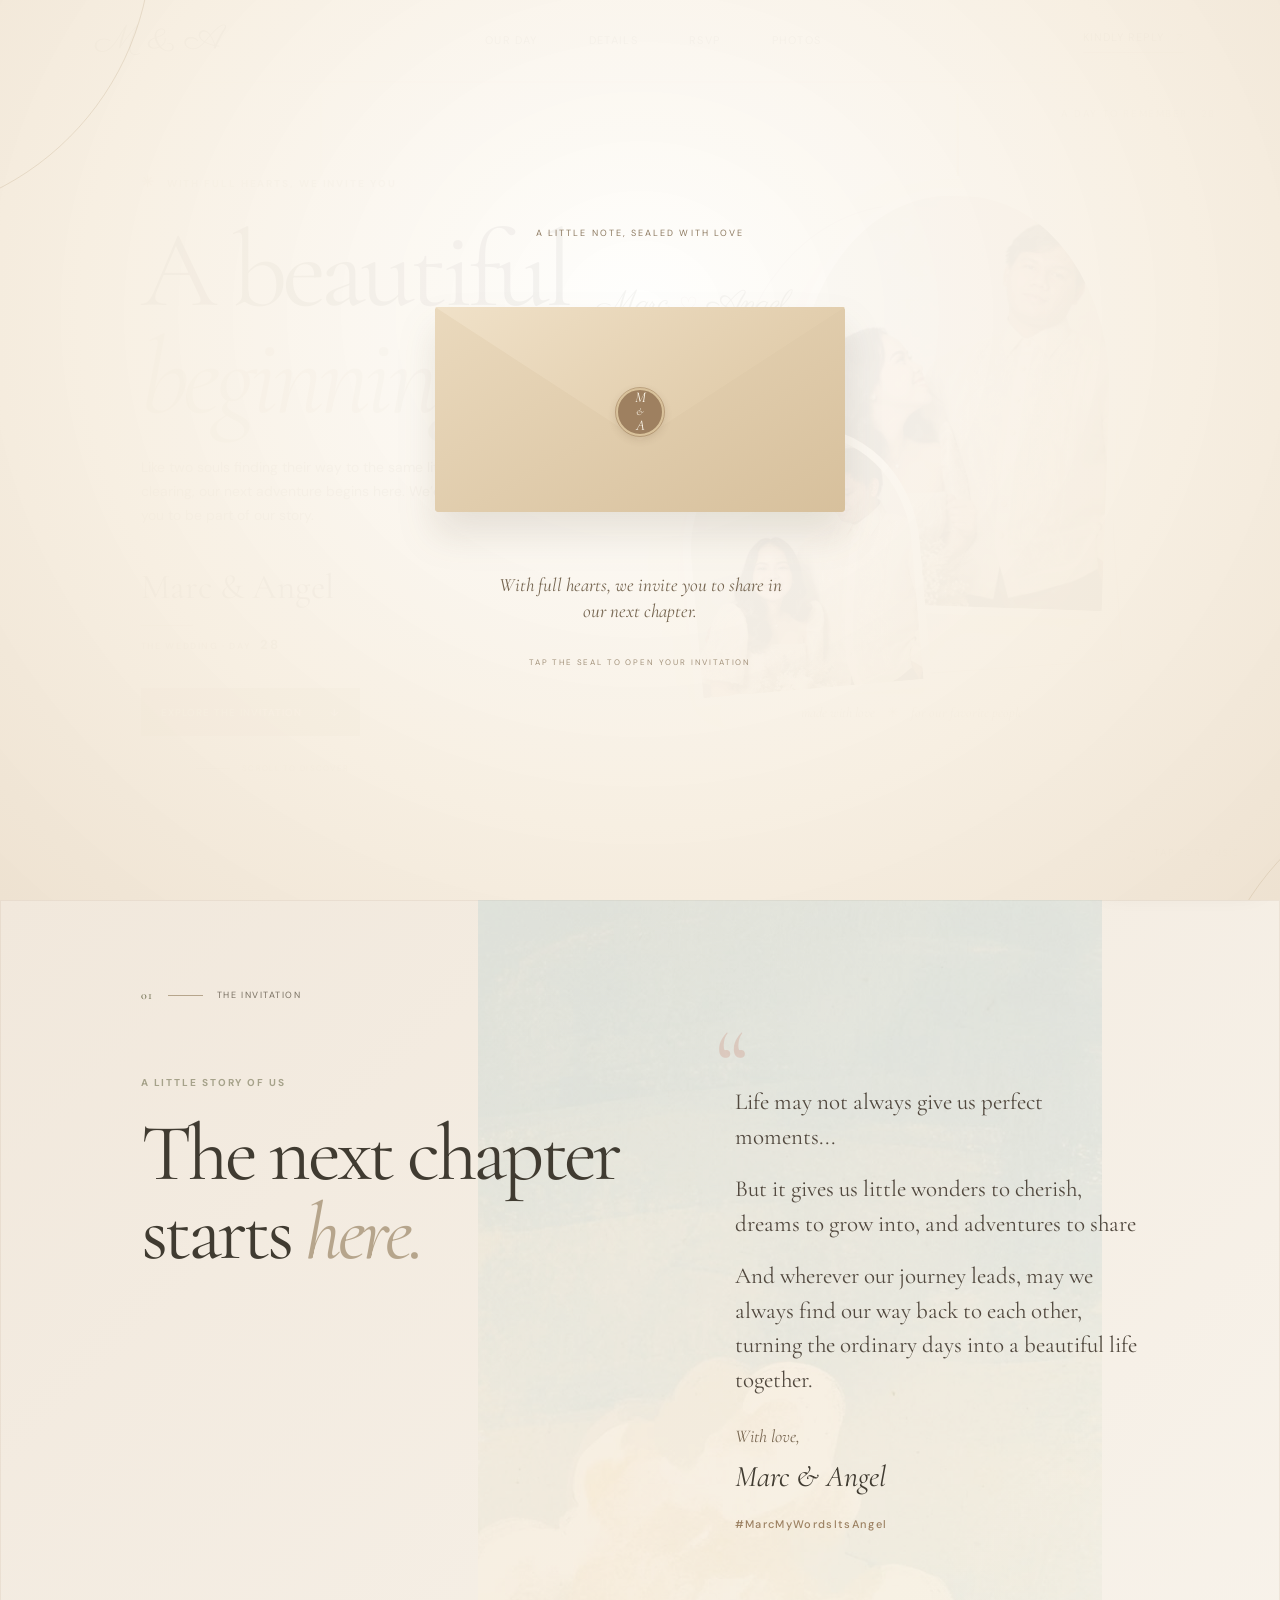
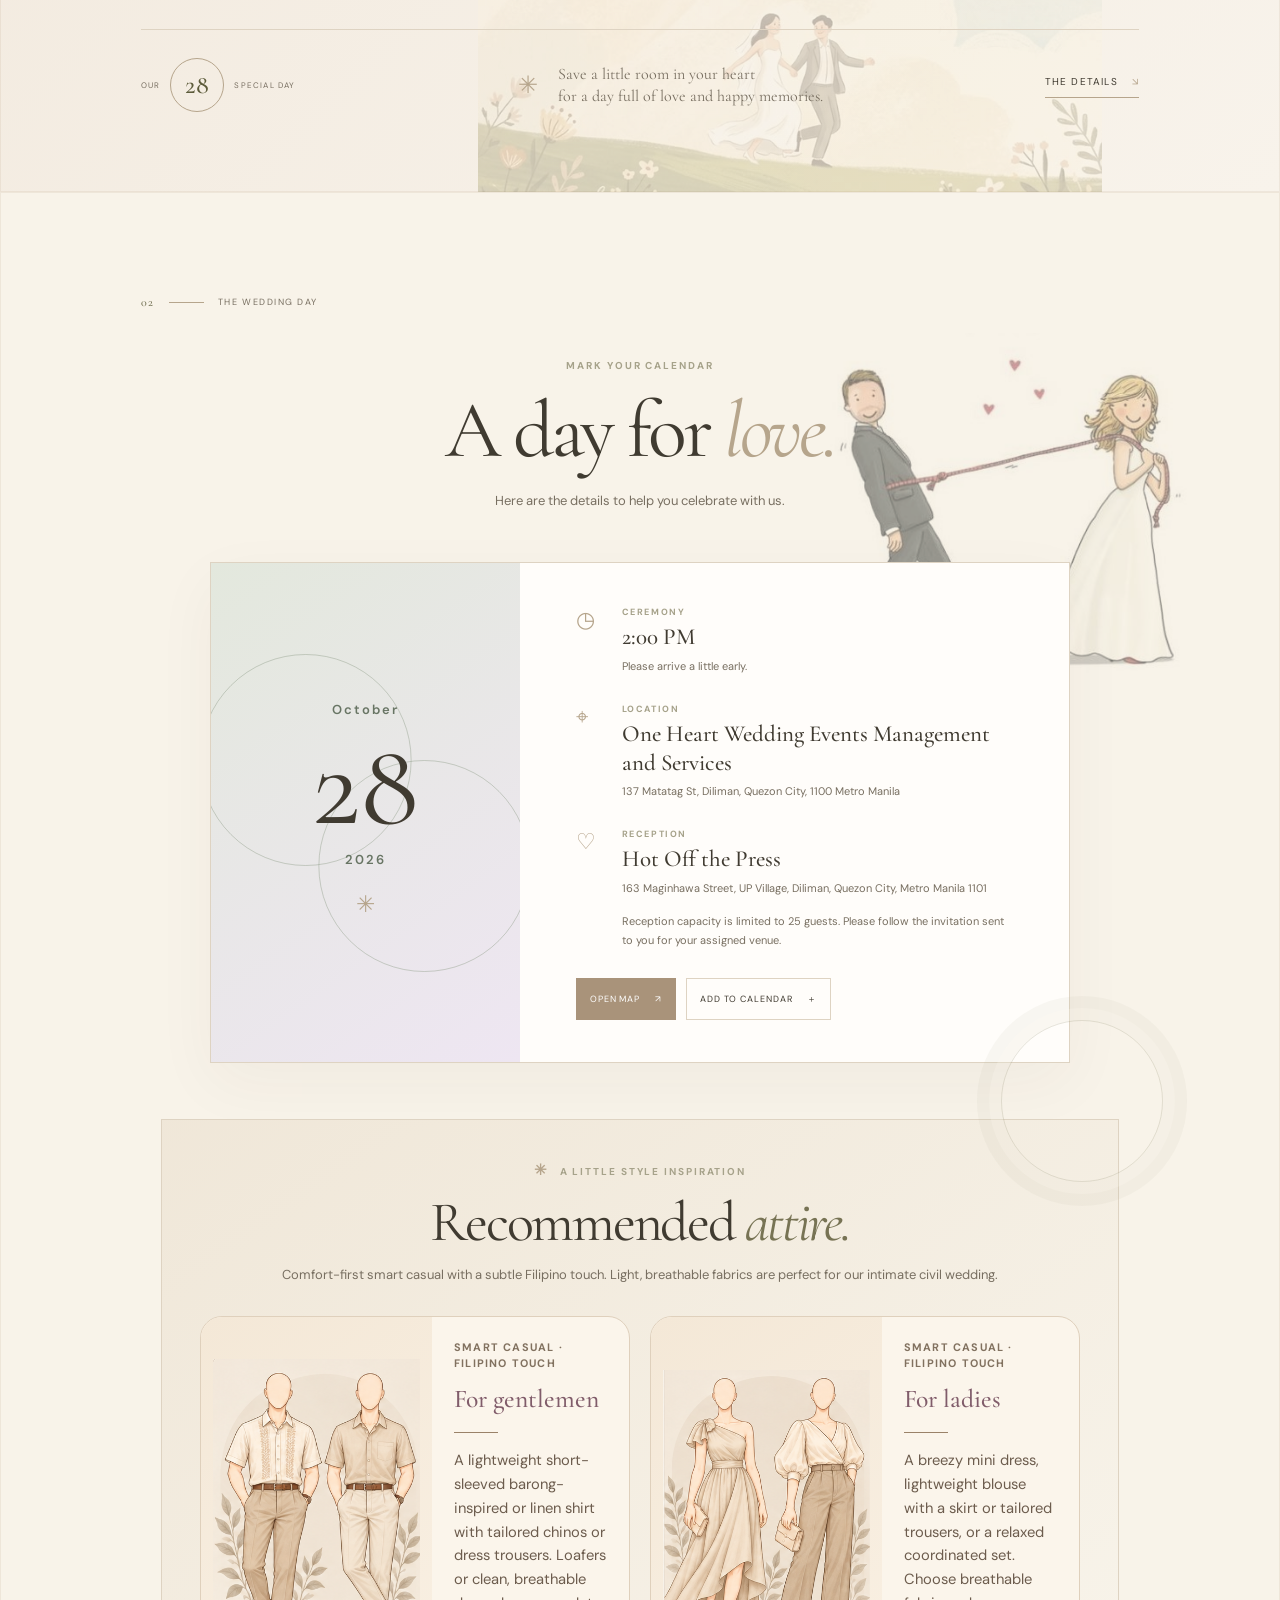
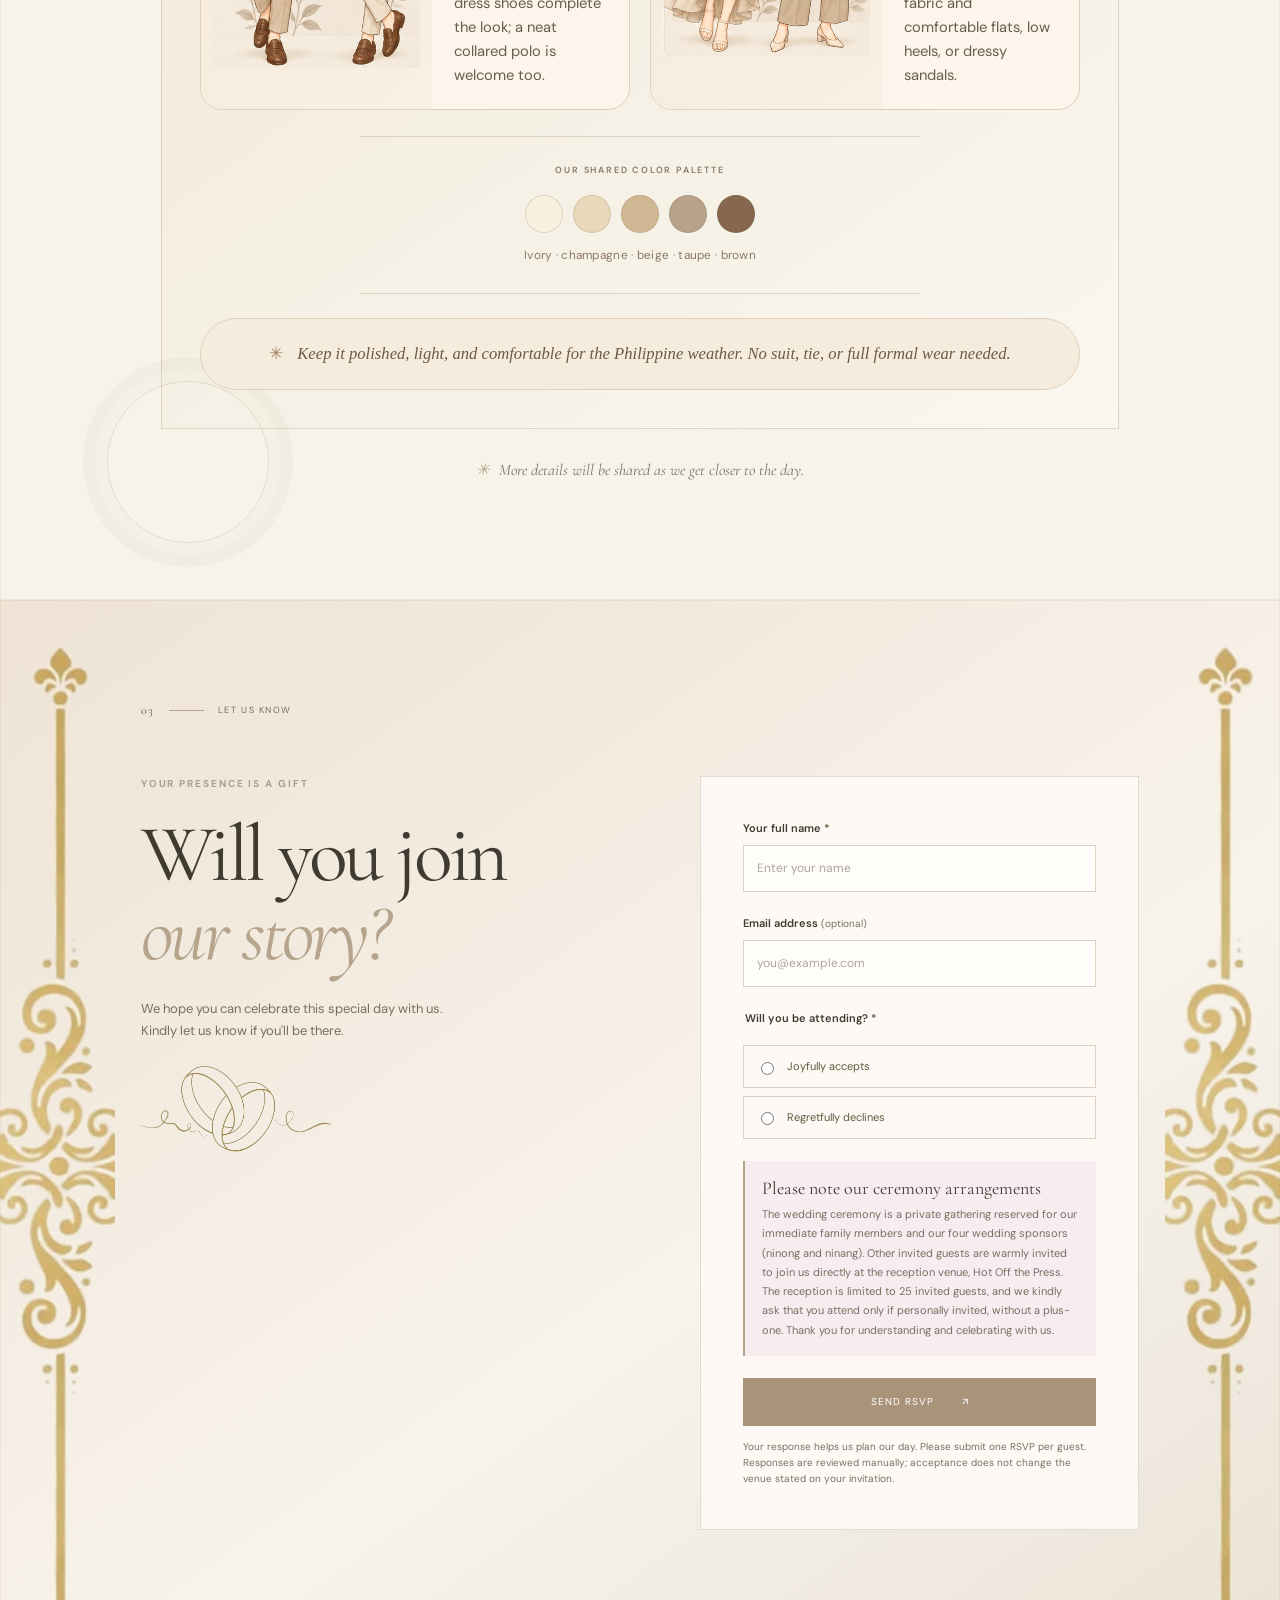
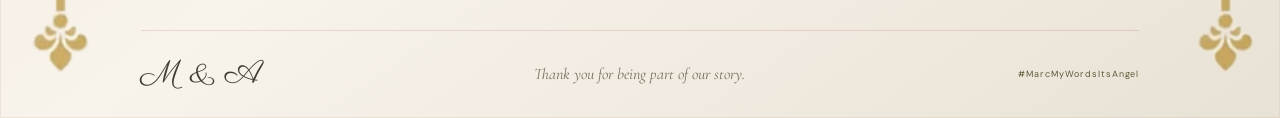
==== commit 88d7b271: "clarify ceremony access and reception-only guest guidance" ====
--- a/index.html
+++ b/index.html
@@ -10,8 +10,8 @@
 <link rel="preconnect" href="https://fonts.googleapis.com">
 <link rel="preconnect" href="https://fonts.gstatic.com" crossorigin>
 <link href="https://fonts.googleapis.com/css2?family=Cormorant+Garamond:wght@400;500;600;700&family=DM+Sans:wght@400;500;600;700&family=Parisienne&display=swap" rel="stylesheet">
-<link rel="stylesheet" href="styles.css?v=31">
-<script src="script.js?v=13" defer></script>
+<link rel="stylesheet" href="styles.css?v=32">
+<script src="script.js?v=14" defer></script>
 </head>
 <body>
 <div class="invitation-gate" id="invitation-gate" role="dialog" aria-modal="true" aria-label="Open wedding invitation">
@@ -88,7 +88,7 @@
 <input class="website-field" type="text" name="website" tabindex="-1" autocomplete="off" aria-hidden="true" aria-label="Leave this field empty"><label for="guest-name">Your full name <span>*</span></label><input id="guest-name" name="name" type="text" placeholder="Enter your name" autocomplete="name" required>
 <label for="guest-email">Email address <span class="optional">(optional)</span></label><input id="guest-email" name="email" type="email" placeholder="you@example.com" autocomplete="email">
 <fieldset><legend>Will you be attending? <span>*</span></legend><label class="radio-card"><input type="radio" name="attendance" value="Joyfully accepts" required><span>Joyfully accepts</span></label><label class="radio-card"><input type="radio" name="attendance" value="Regretfully declines"><span>Regretfully declines</span></label></fieldset>
-<div class="guest-policy-note" role="note"><span class="policy-note-heading">A gentle note about our celebration</span><p>As this is an intimate civil wedding with limited seating, we’re only able to accommodate the guest named on this invitation. We kindly ask that you attend without a plus-one. Thank you so much for understanding and respecting our arrangements.</p></div>
+<div class="guest-policy-note" role="note"><span class="policy-note-heading">Please note our ceremony arrangements</span><p>The wedding ceremony is a private gathering reserved for our immediate family members and our four wedding sponsors (ninong and ninang). Other invited guests are warmly invited to join us directly at the reception venue, Hot Off the Press. The reception is limited to 25 invited guests, and we kindly ask that you attend only if personally invited, without a plus-one. Thank you for understanding and celebrating with us.</p></div>
 <button class="primary-button submit-button" type="submit">Send RSVP <span aria-hidden="true">↗</span></button><p class="form-note">Your response helps us plan our day. Please submit one RSVP per guest. Responses are reviewed manually; acceptance does not change the venue stated on your invitation.</p><div class="form-message" id="form-message" role="status" aria-live="polite" hidden></div>
 </form></div>
 <footer class="site-footer"><a class="brand footer-brand monogram" href="#home">M &amp; A</a><p>Thank you for being part of our story.</p><span class="footer-hashtag" id="event-hashtag">#MarcMyWordsItsAngel</span></footer>
--- a/styles.css
+++ b/styles.css
@@ -898,3 +898,7 @@
 @media(max-width:650px){
   .rsvp-rings-image{width:150px;max-height:120px;margin:22px auto 0}
 }
+
+
+/* Keep the reception capacity reminder visually separate from the address. */
+.event-row .reception-capacity-note{margin-top:14px}
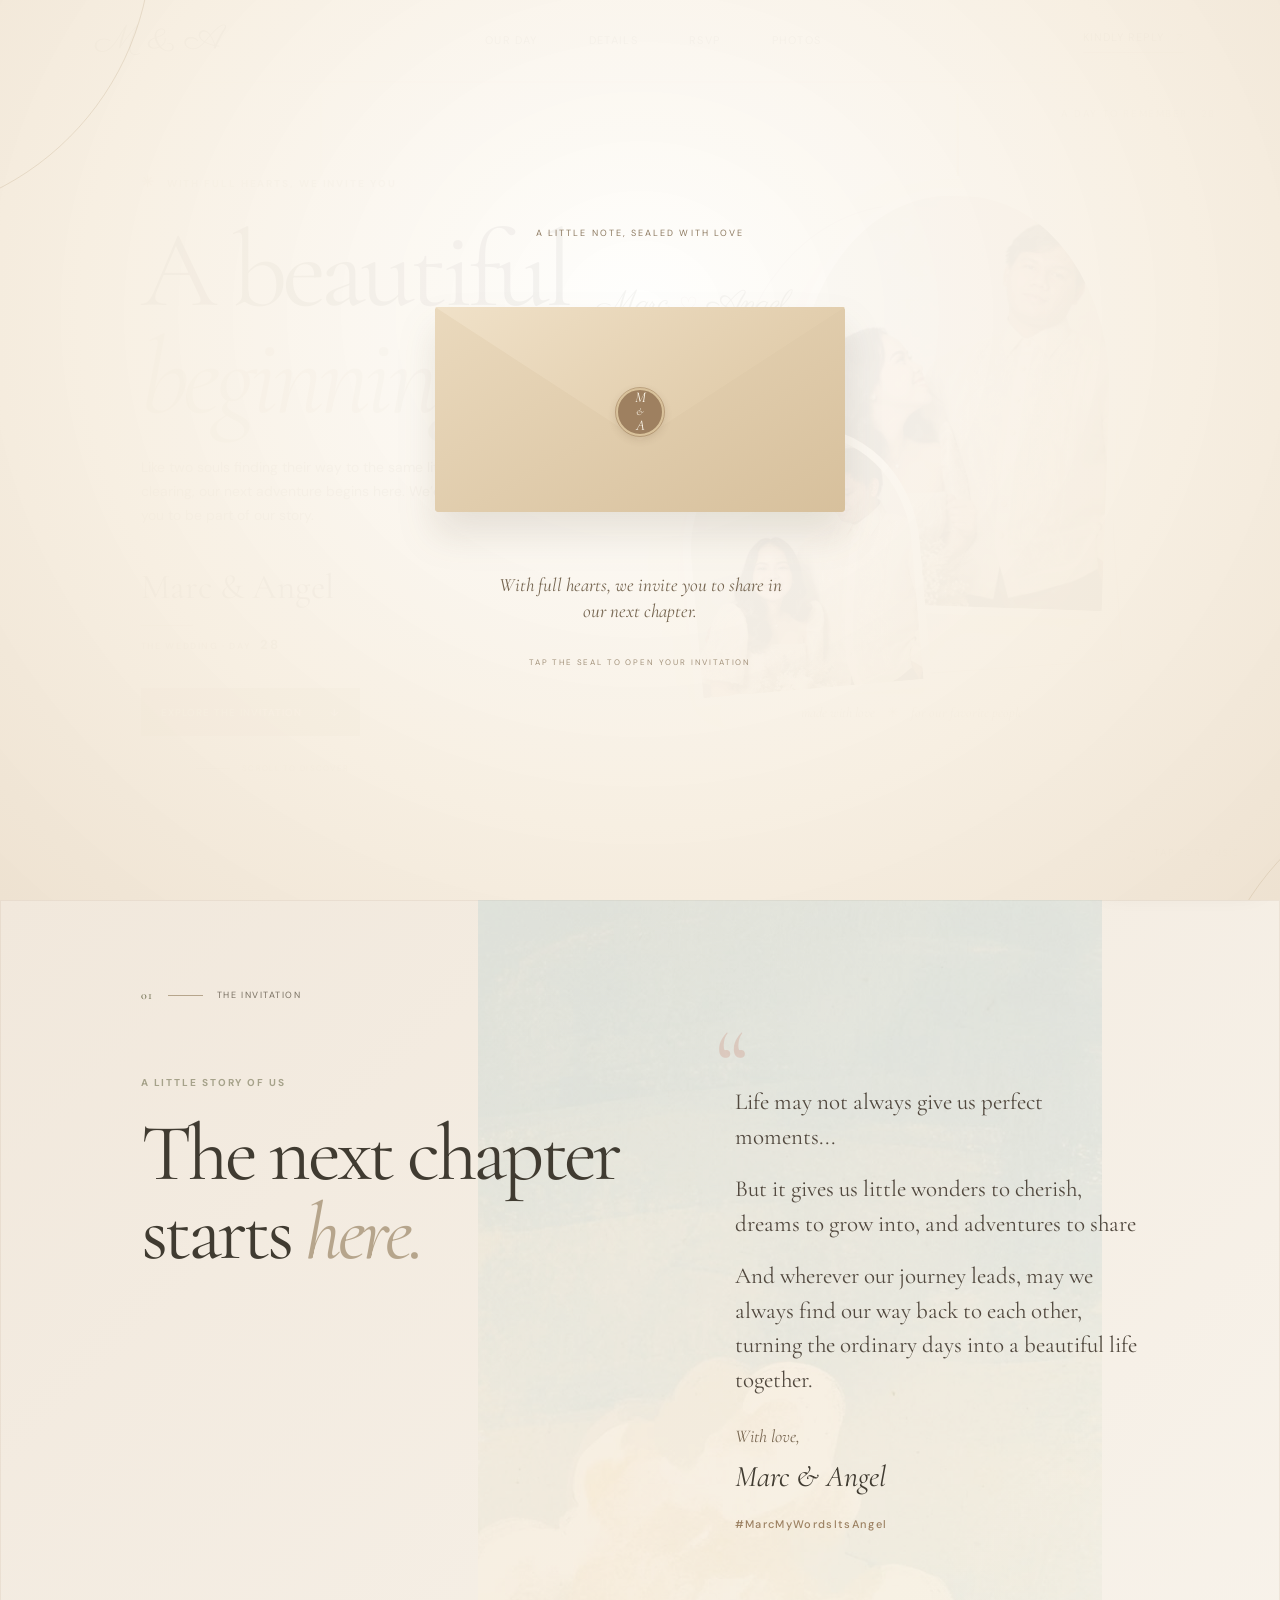
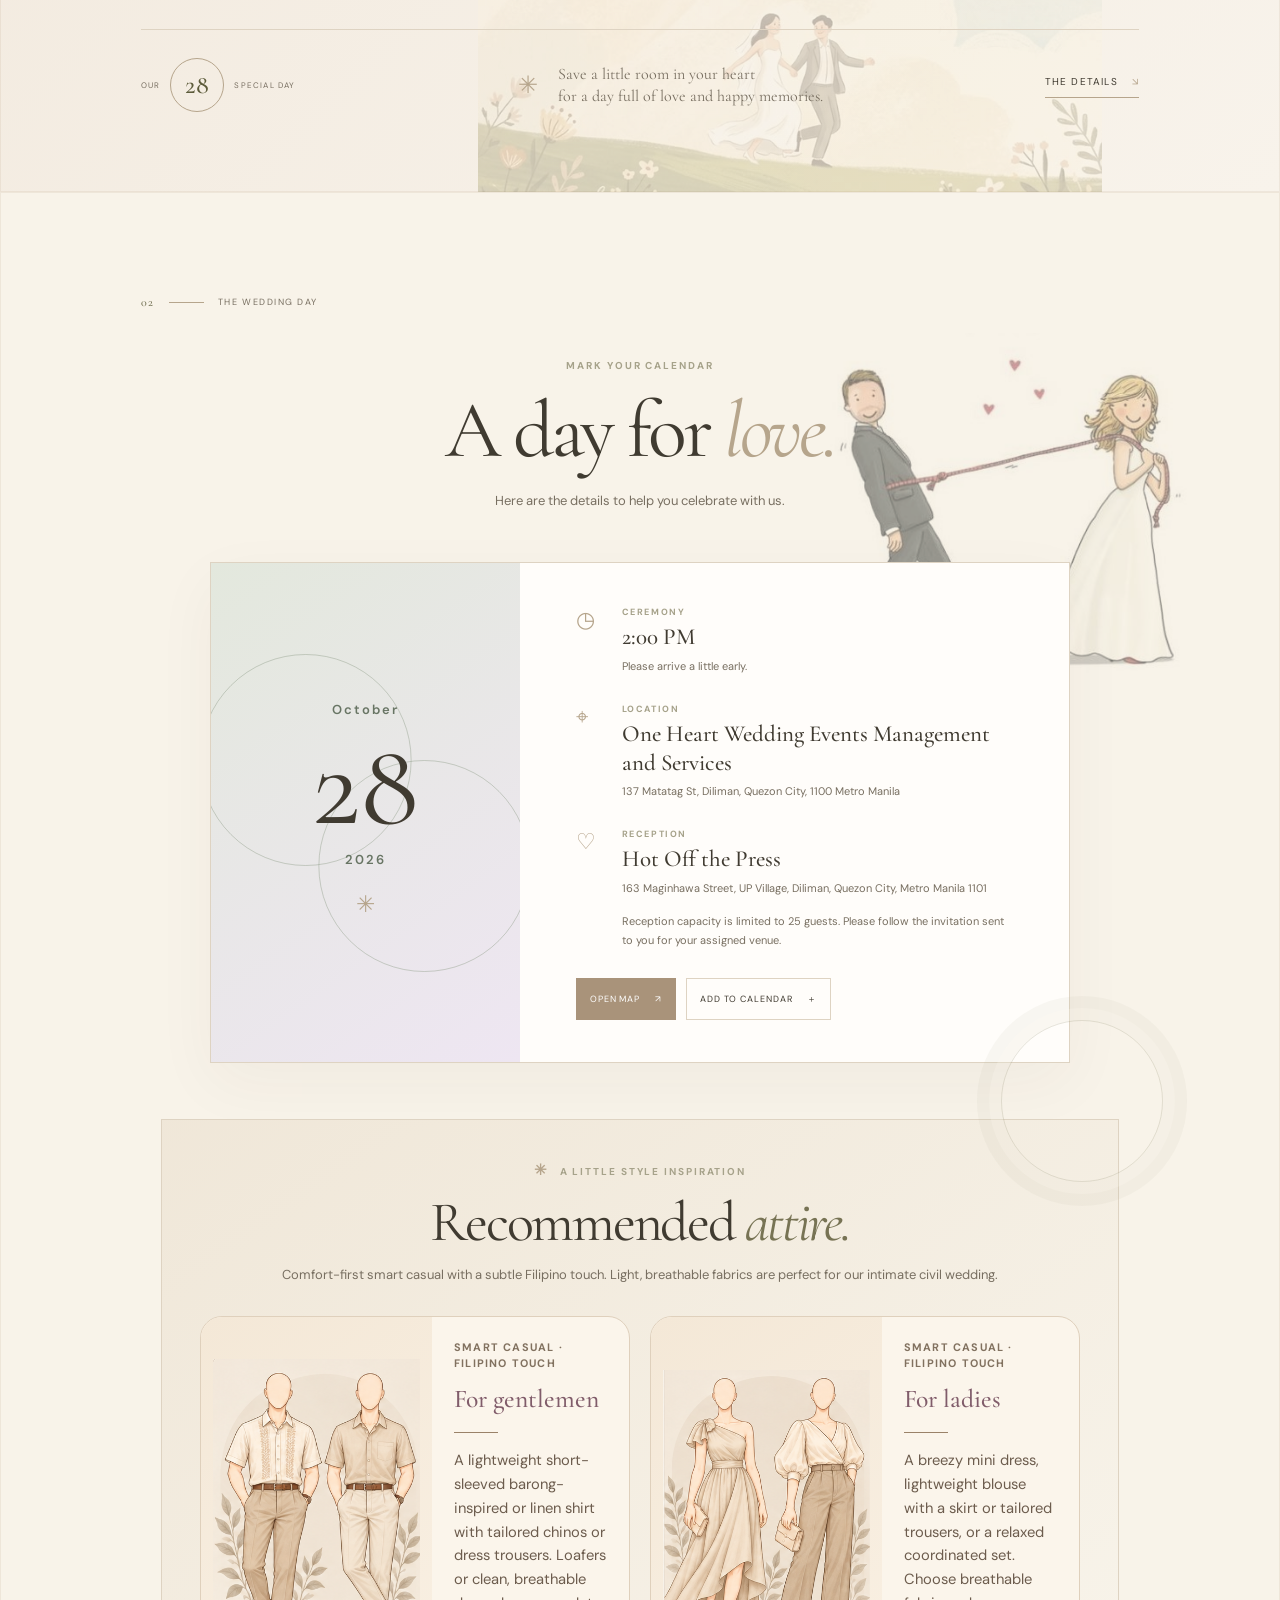
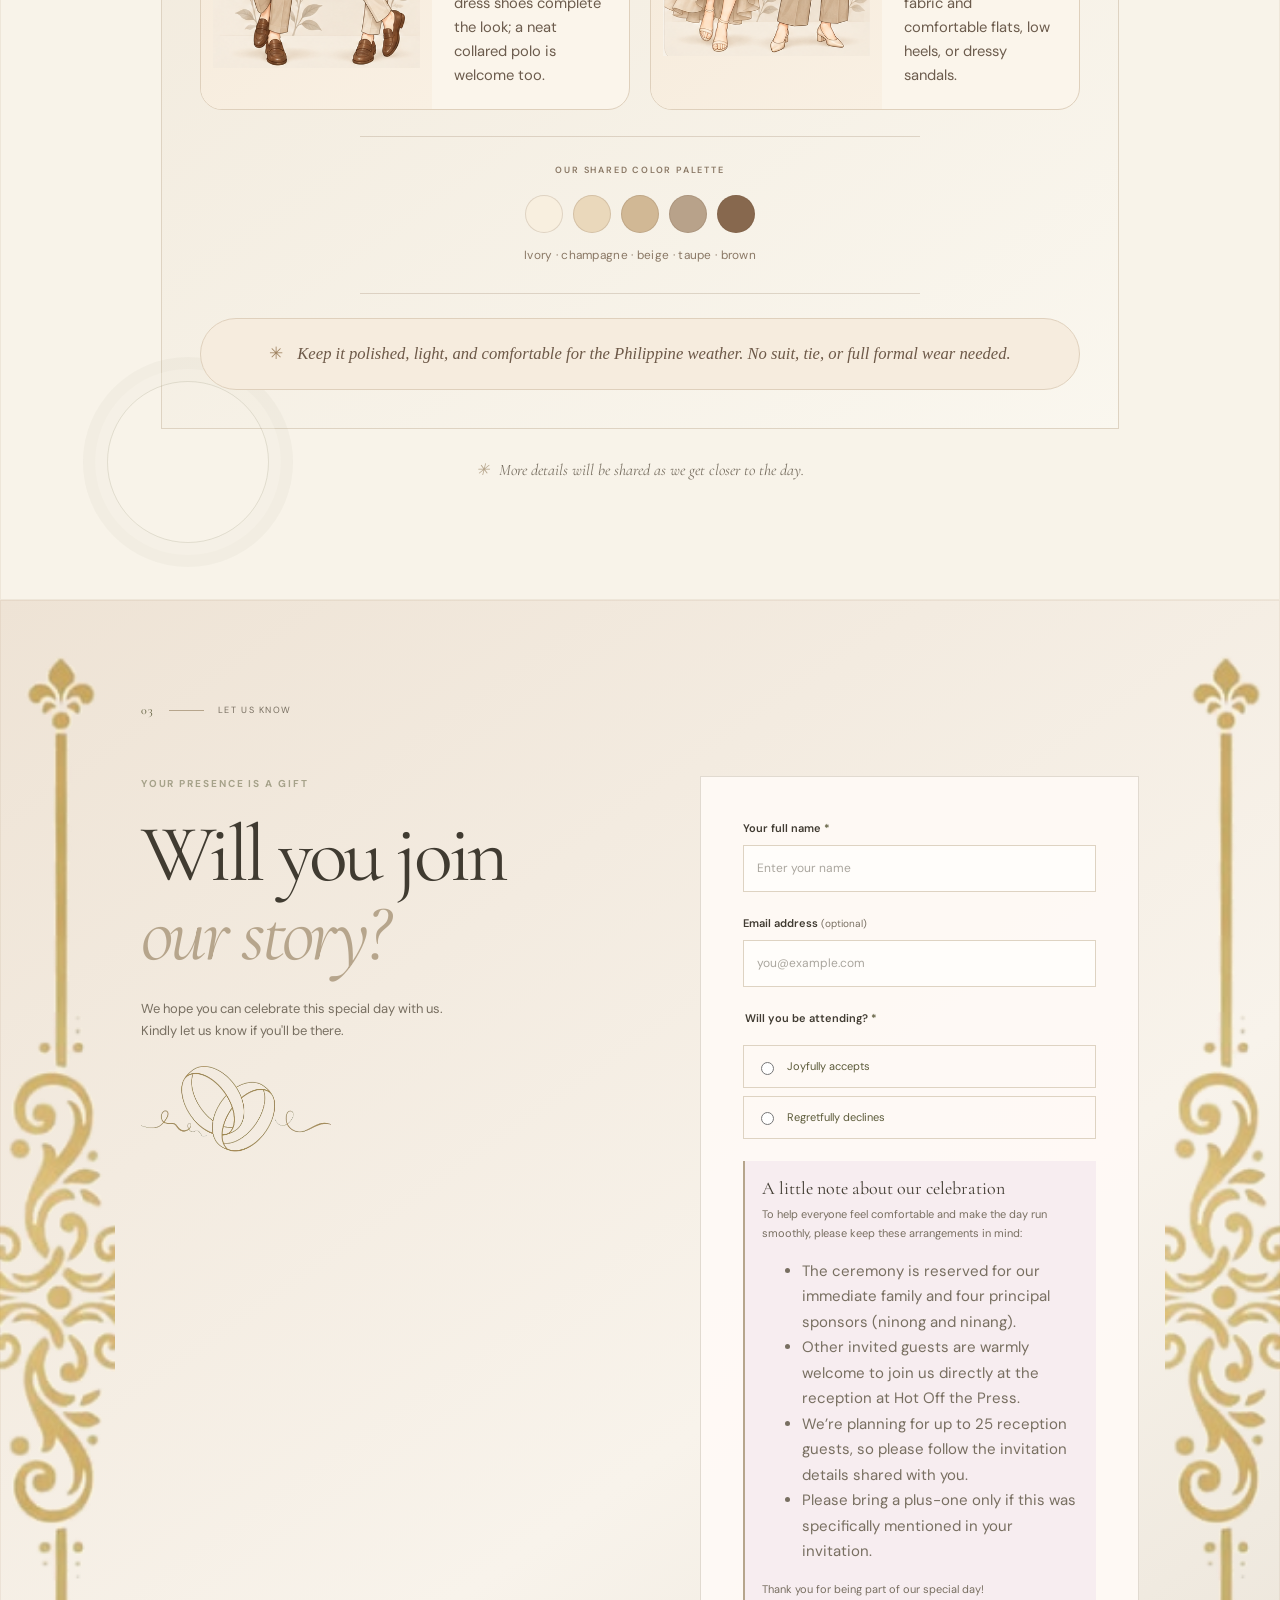
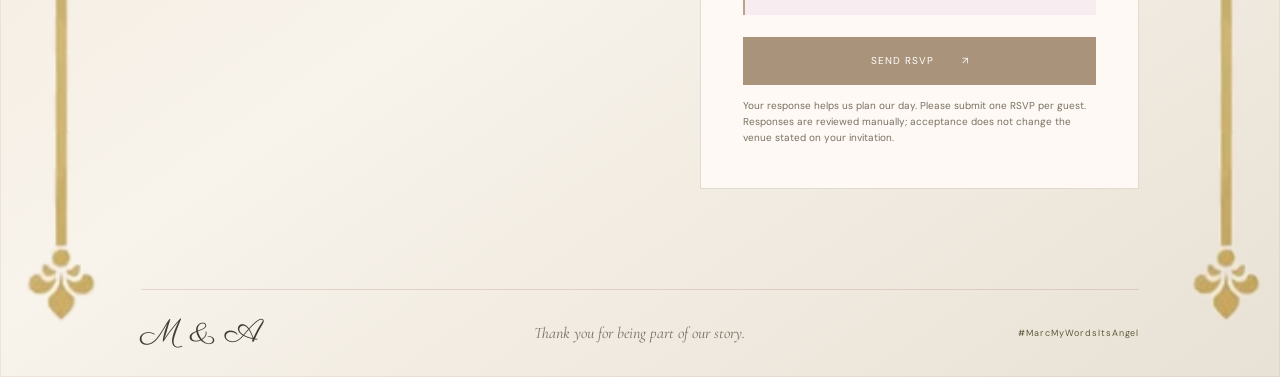
==== commit a0029918: "tone: soften RSVP guest policy and clarify plus-one instructions" ====
--- a/index.html
+++ b/index.html
@@ -88,7 +88,7 @@
 <input class="website-field" type="text" name="website" tabindex="-1" autocomplete="off" aria-hidden="true" aria-label="Leave this field empty"><label for="guest-name">Your full name <span>*</span></label><input id="guest-name" name="name" type="text" placeholder="Enter your name" autocomplete="name" required>
 <label for="guest-email">Email address <span class="optional">(optional)</span></label><input id="guest-email" name="email" type="email" placeholder="you@example.com" autocomplete="email">
 <fieldset><legend>Will you be attending? <span>*</span></legend><label class="radio-card"><input type="radio" name="attendance" value="Joyfully accepts" required><span>Joyfully accepts</span></label><label class="radio-card"><input type="radio" name="attendance" value="Regretfully declines"><span>Regretfully declines</span></label></fieldset>
-<div class="guest-policy-note" role="note"><span class="policy-note-heading">Please note our ceremony arrangements</span><p>The wedding ceremony is a private gathering reserved for our immediate family members and our four wedding sponsors (ninong and ninang). Other invited guests are warmly invited to join us directly at the reception venue, Hot Off the Press. The reception is limited to 25 invited guests, and we kindly ask that you attend only if personally invited, without a plus-one. Thank you for understanding and celebrating with us.</p></div>
+<div class="guest-policy-note" role="note"><span class="policy-note-heading">A little note about our celebration</span><p>To help everyone feel comfortable and make the day run smoothly, please keep these arrangements in mind:</p><ul class="guest-policy-list"><li>The ceremony is reserved for our immediate family and four principal sponsors (ninong and ninang).</li><li>Other invited guests are warmly welcome to join us directly at the reception at Hot Off the Press.</li><li>We’re planning for up to 25 reception guests, so please follow the invitation details shared with you.</li><li>Please bring a plus-one only if this was specifically mentioned in your invitation.</li></ul><p>Thank you for being part of our special day!</p></div>
 <button class="primary-button submit-button" type="submit">Send RSVP <span aria-hidden="true">↗</span></button><p class="form-note">Your response helps us plan our day. Please submit one RSVP per guest. Responses are reviewed manually; acceptance does not change the venue stated on your invitation.</p><div class="form-message" id="form-message" role="status" aria-live="polite" hidden></div>
 </form></div>
 <footer class="site-footer"><a class="brand footer-brand monogram" href="#home">M &amp; A</a><p>Thank you for being part of our story.</p><span class="footer-hashtag" id="event-hashtag">#MarcMyWordsItsAngel</span></footer>
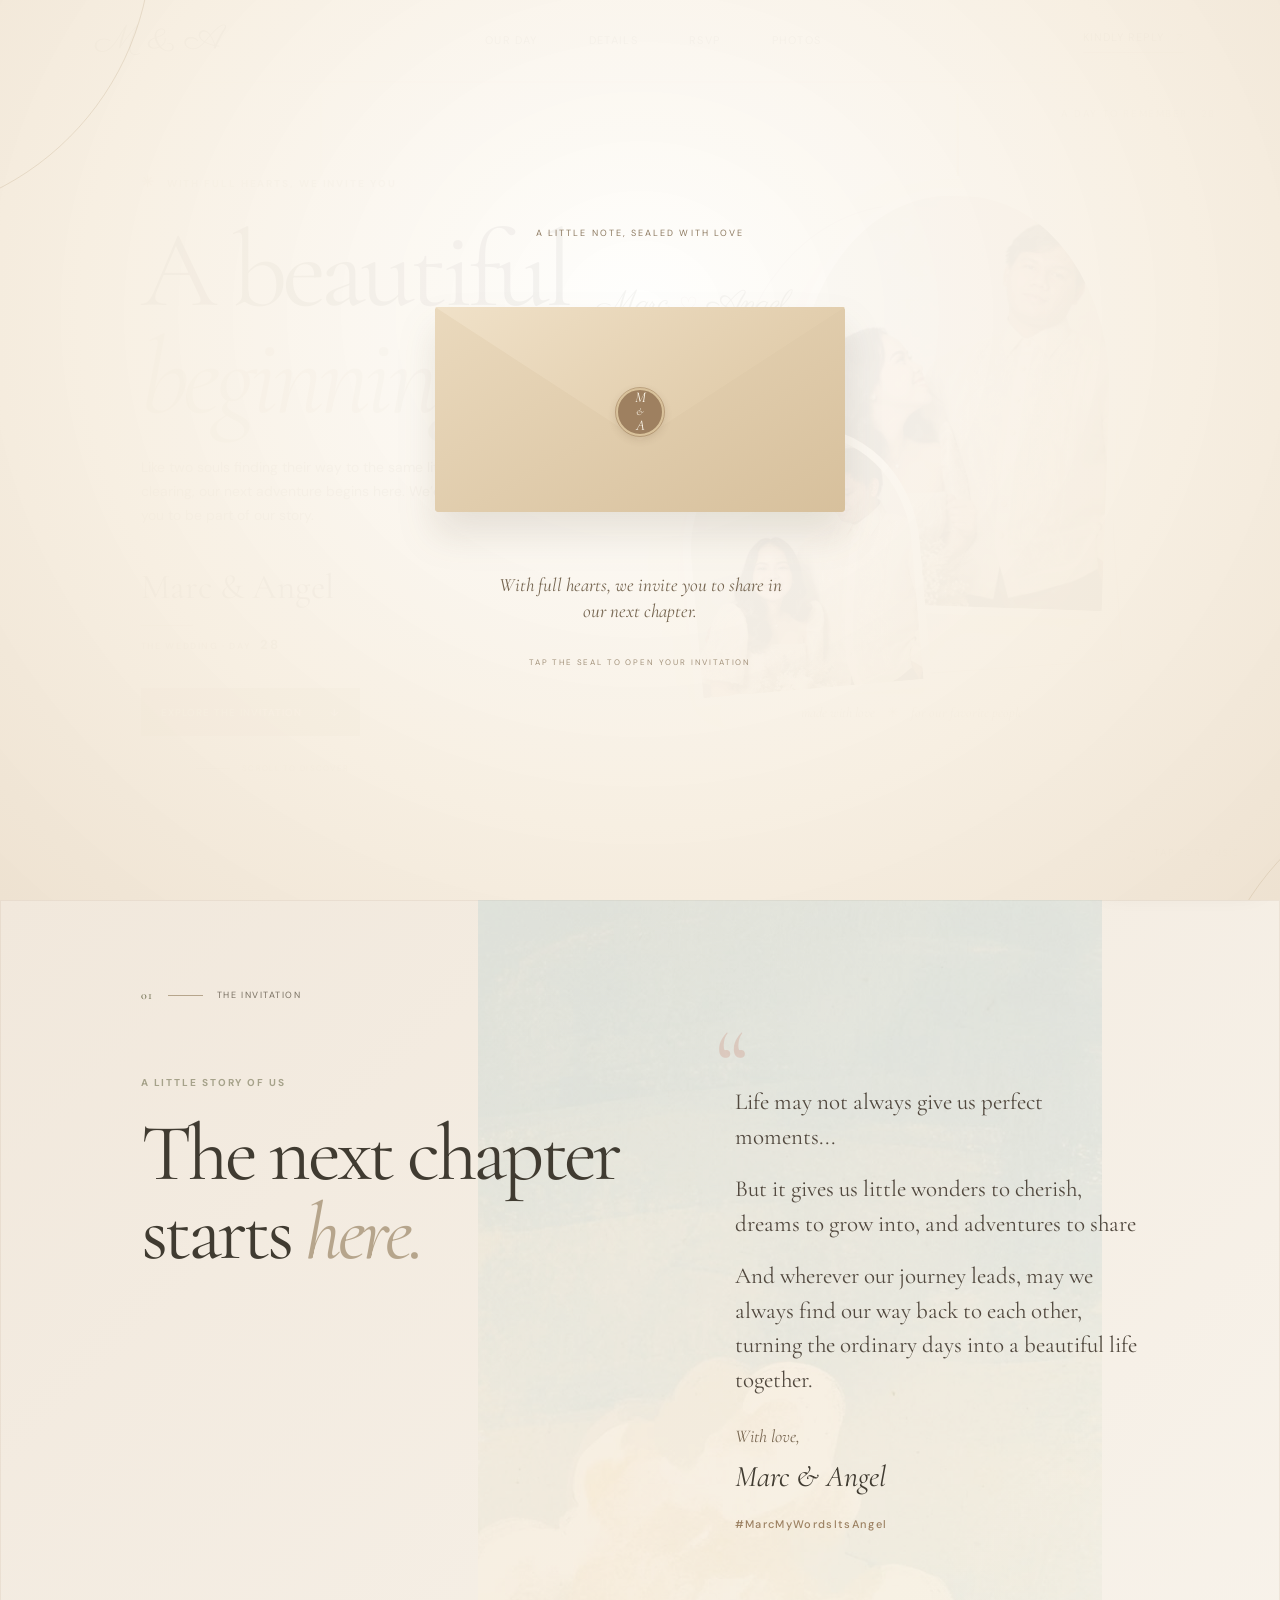
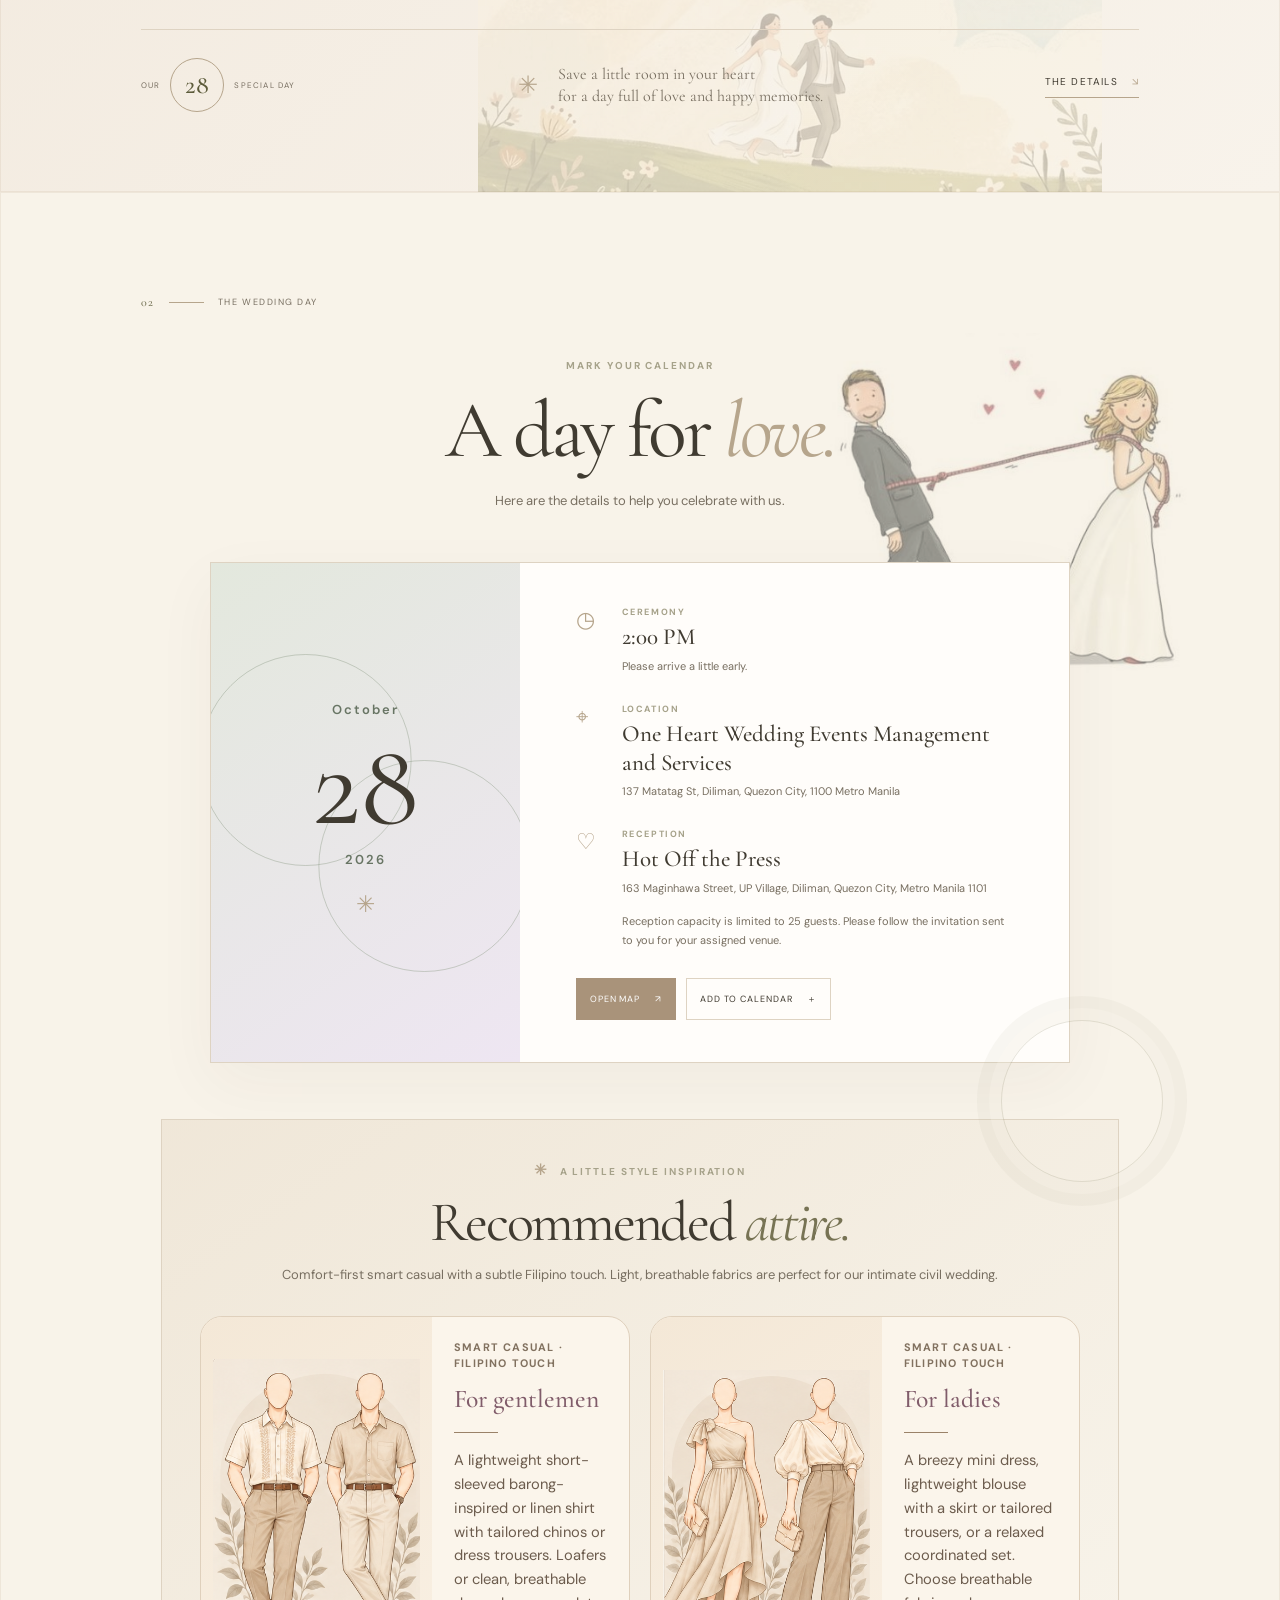
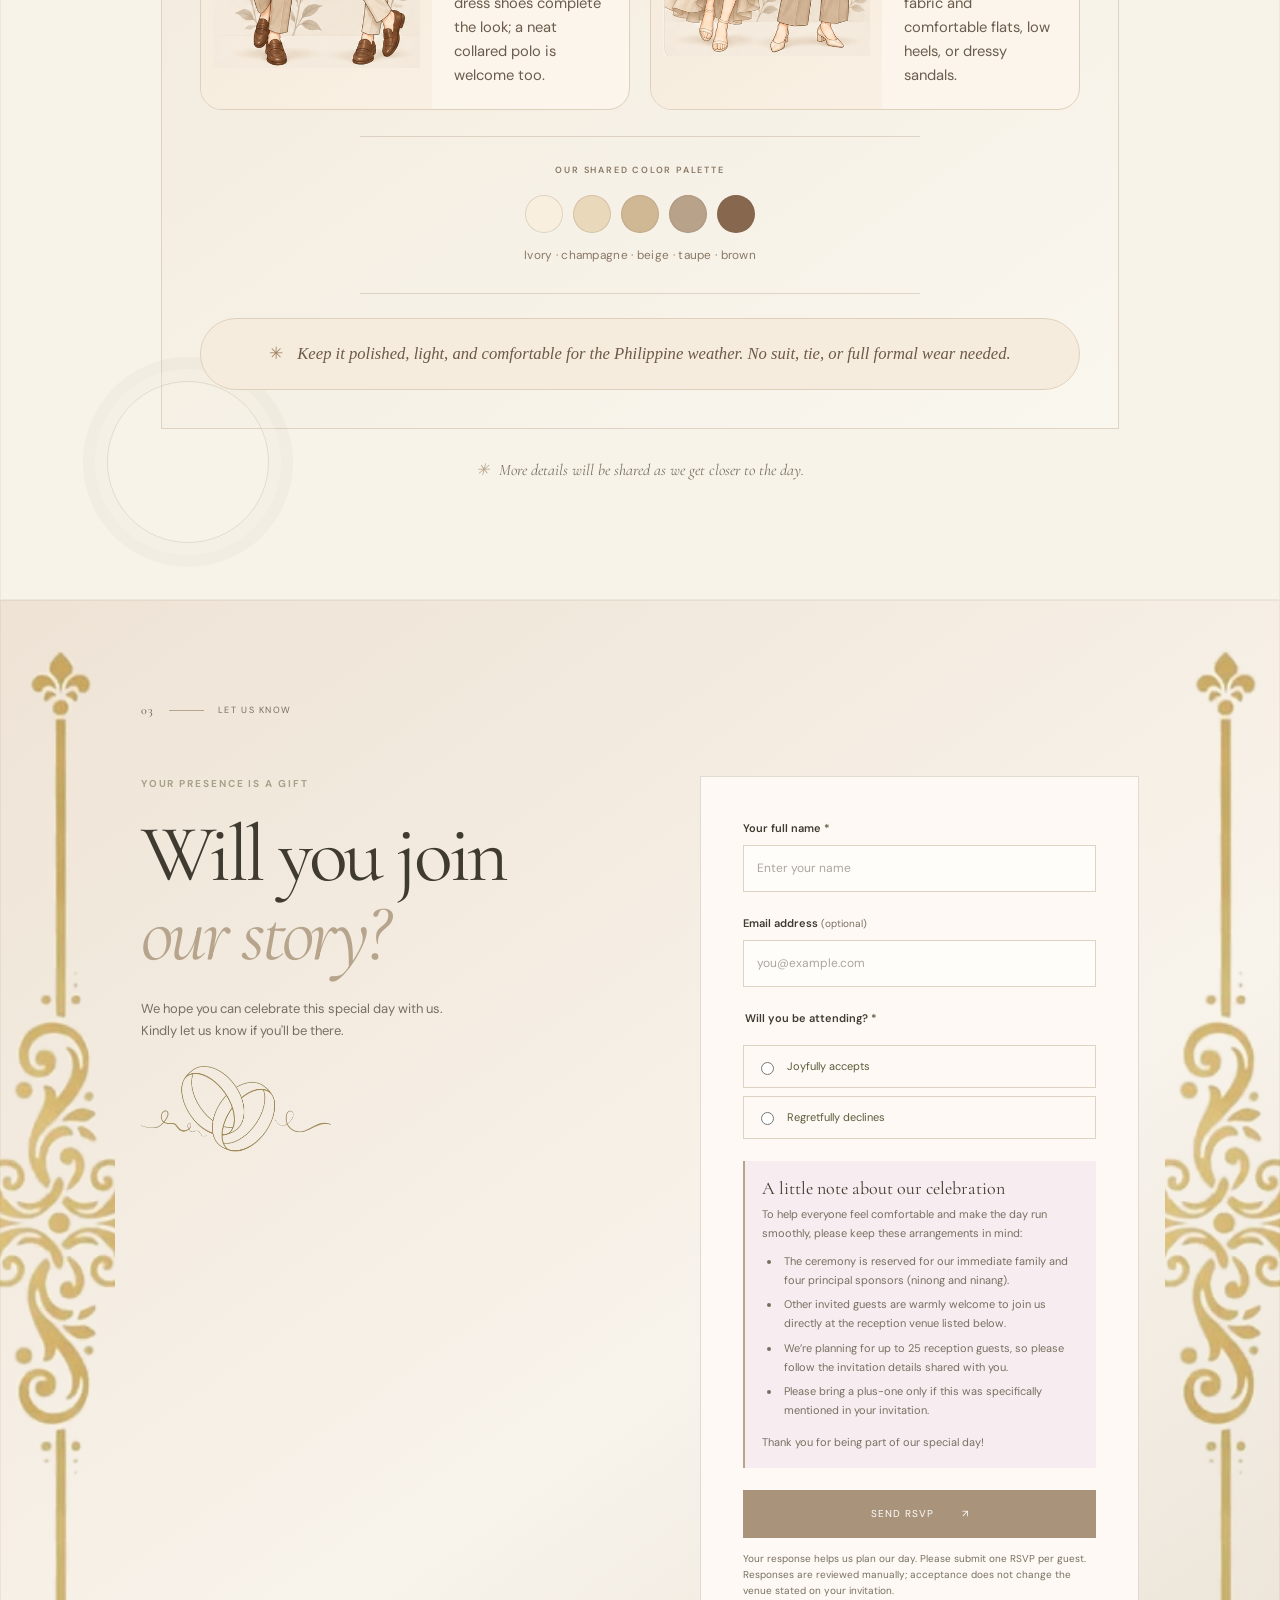
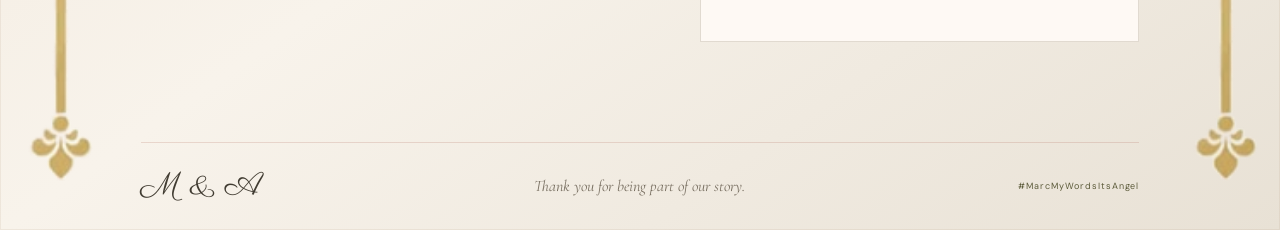
==== commit 140bd474: "clarify reception venue reference in RSVP note" ====
--- a/index.html
+++ b/index.html
@@ -60,7 +60,7 @@
 <div class="event-card reveal"><div class="event-date"><span class="date-month" id="event-month">MONTH</span><strong>28</strong><span class="date-year" id="event-year">YEAR</span><span class="date-flower" aria-hidden="true">✳</span></div>
 <div class="event-info"><div class="event-row"><span class="event-icon" aria-hidden="true">◷</span><div><span class="event-label">CEREMONY</span><strong id="event-time">Time to be announced</strong><p>Please arrive a little early.</p></div></div>
 <div class="event-row"><span class="event-icon" aria-hidden="true">⌖</span><div><span class="event-label">LOCATION</span><strong id="event-venue">To Be Announced</strong><p id="event-address">Quezon City, Philippines</p></div></div>
-<div class="event-row"><span class="event-icon" aria-hidden="true">♡</span><div><span class="event-label">RECEPTION</span><strong id="event-reception">To Be Announced</strong><p id="event-reception-address">163 Maginhawa Street, UP Village, Diliman, Quezon City, Metro Manila 1101</p><p class="reception-capacity-note">Reception capacity is limited to 25 guests. Please follow the invitation sent to you for your assigned venue.</p></div></div>
+<div class="event-row"><span class="event-icon" aria-hidden="true">♡</span><div><span class="event-label">RECEPTION</span><strong id="event-reception" class="reception-venue-highlight">To Be Announced</strong><p id="event-reception-address">163 Maginhawa Street, UP Village, Diliman, Quezon City, Metro Manila 1101</p><p class="reception-capacity-note">Reception capacity is limited to 25 guests. Please follow the invitation sent to you for your assigned venue.</p></div></div>
 <div class="event-actions"><a class="primary-button" id="map-link" href="https://maps.google.com/?q=Quezon+City+Philippines" target="_blank" rel="noopener noreferrer">Open map <span aria-hidden="true">↗</span></a><button class="secondary-button" id="calendar-button" type="button">Add to calendar <span aria-hidden="true">＋</span></button></div>
 </div></div>
 <section class="attire-section reveal" aria-labelledby="attire-title">
@@ -88,7 +88,7 @@
 <input class="website-field" type="text" name="website" tabindex="-1" autocomplete="off" aria-hidden="true" aria-label="Leave this field empty"><label for="guest-name">Your full name <span>*</span></label><input id="guest-name" name="name" type="text" placeholder="Enter your name" autocomplete="name" required>
 <label for="guest-email">Email address <span class="optional">(optional)</span></label><input id="guest-email" name="email" type="email" placeholder="you@example.com" autocomplete="email">
 <fieldset><legend>Will you be attending? <span>*</span></legend><label class="radio-card"><input type="radio" name="attendance" value="Joyfully accepts" required><span>Joyfully accepts</span></label><label class="radio-card"><input type="radio" name="attendance" value="Regretfully declines"><span>Regretfully declines</span></label></fieldset>
-<div class="guest-policy-note" role="note"><span class="policy-note-heading">A little note about our celebration</span><p>To help everyone feel comfortable and make the day run smoothly, please keep these arrangements in mind:</p><ul class="guest-policy-list"><li>The ceremony is reserved for our immediate family and four principal sponsors (ninong and ninang).</li><li>Other invited guests are warmly welcome to join us directly at the reception at Hot Off the Press.</li><li>We’re planning for up to 25 reception guests, so please follow the invitation details shared with you.</li><li>Please bring a plus-one only if this was specifically mentioned in your invitation.</li></ul><p>Thank you for being part of our special day!</p></div>
+<div class="guest-policy-note" role="note"><span class="policy-note-heading">A little note about our celebration</span><p>To help everyone feel comfortable and make the day run smoothly, please keep these arrangements in mind:</p><ul class="guest-policy-list"><li>The ceremony is reserved for our immediate family and four principal sponsors (ninong and ninang).</li><li>Other invited guests are warmly welcome to join us directly at the reception venue listed below.</li><li>We’re planning for up to 25 reception guests, so please follow the invitation details shared with you.</li><li>Please bring a plus-one only if this was specifically mentioned in your invitation.</li></ul><p>Thank you for being part of our special day!</p></div>
 <button class="primary-button submit-button" type="submit">Send RSVP <span aria-hidden="true">↗</span></button><p class="form-note">Your response helps us plan our day. Please submit one RSVP per guest. Responses are reviewed manually; acceptance does not change the venue stated on your invitation.</p><div class="form-message" id="form-message" role="status" aria-live="polite" hidden></div>
 </form></div>
 <footer class="site-footer"><a class="brand footer-brand monogram" href="#home">M &amp; A</a><p>Thank you for being part of our story.</p><span class="footer-hashtag" id="event-hashtag">#MarcMyWordsItsAngel</span></footer>
--- a/styles.css
+++ b/styles.css
@@ -902,3 +902,8 @@
 
 /* Keep the reception capacity reminder visually separate from the address. */
 .event-row .reception-capacity-note{margin-top:14px}
+
+
+/* Gentle spacing and readable bullets for the RSVP guest policy. */
+.guest-policy-list{margin:8px 0 12px;padding-left:19px;color:var(--muted);font-size:11px;line-height:1.75}
+.guest-policy-list li{padding-left:3px;margin:0 0 5px}
